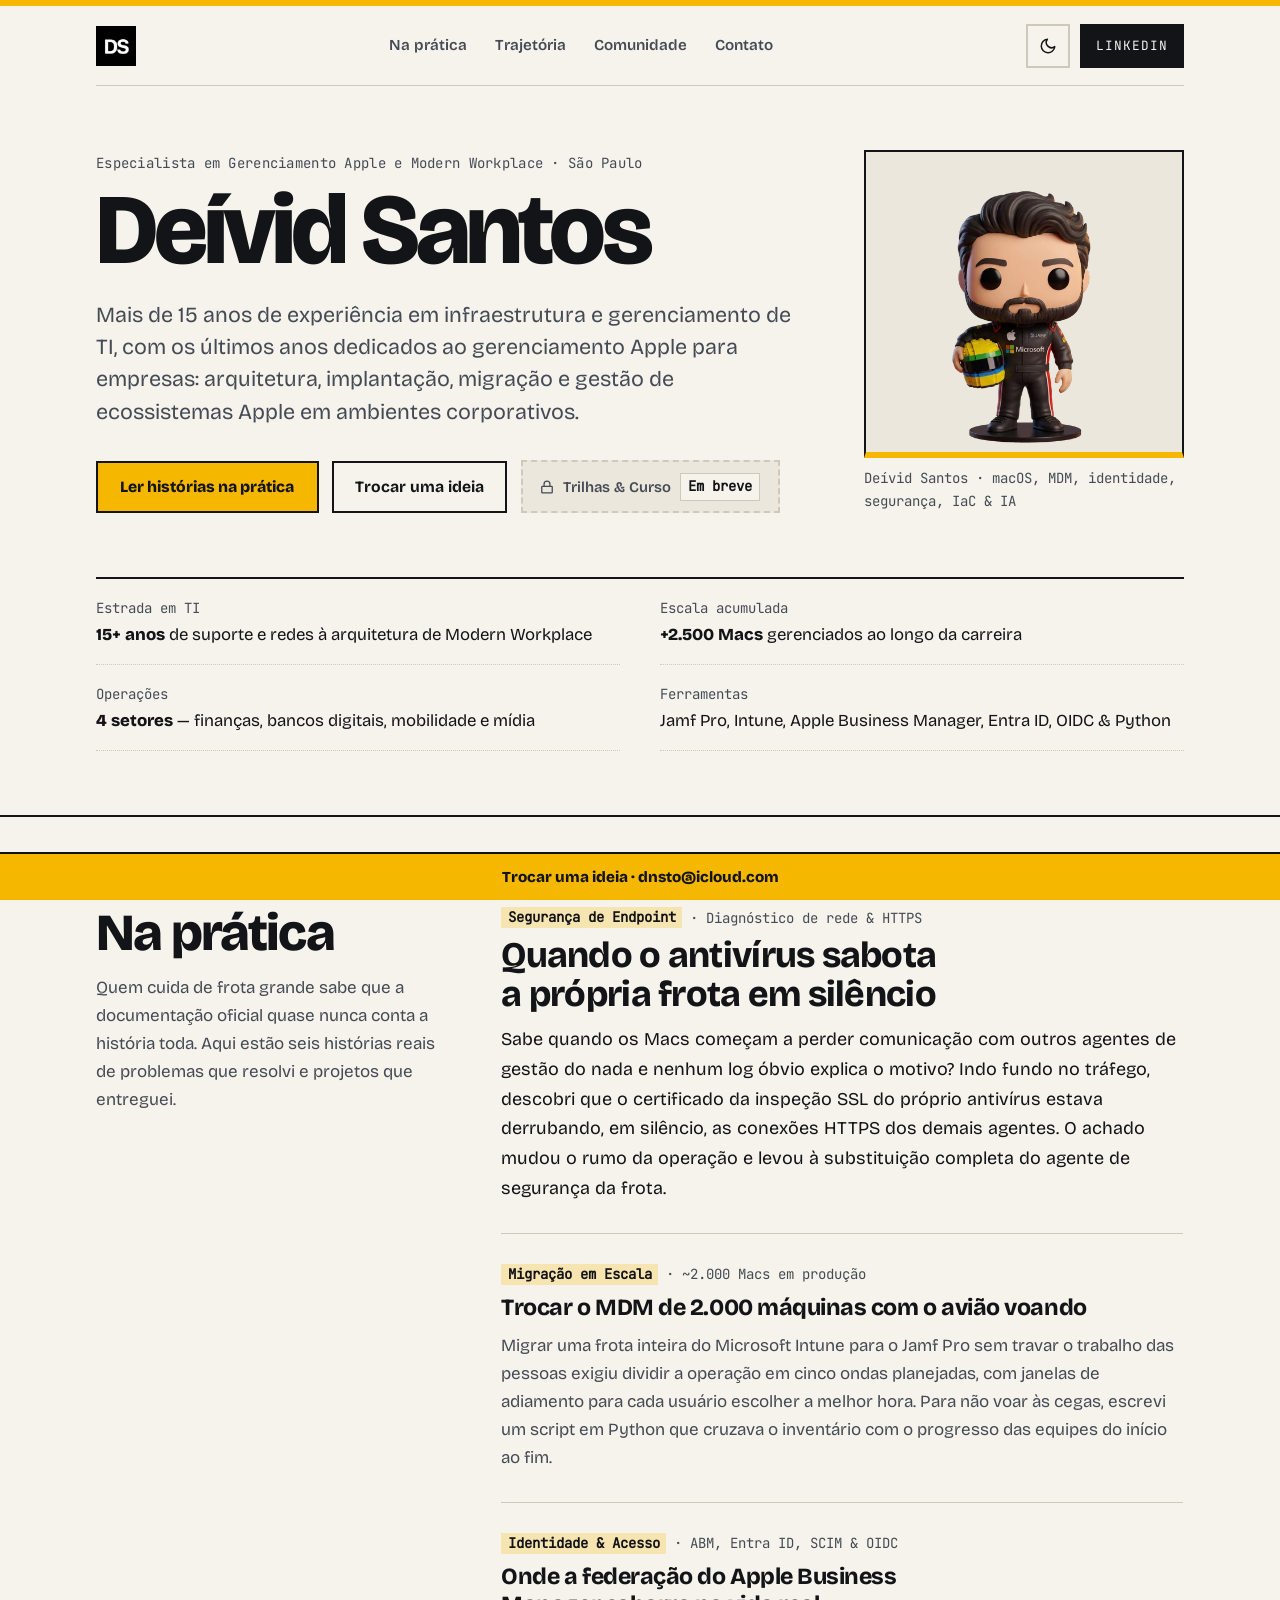
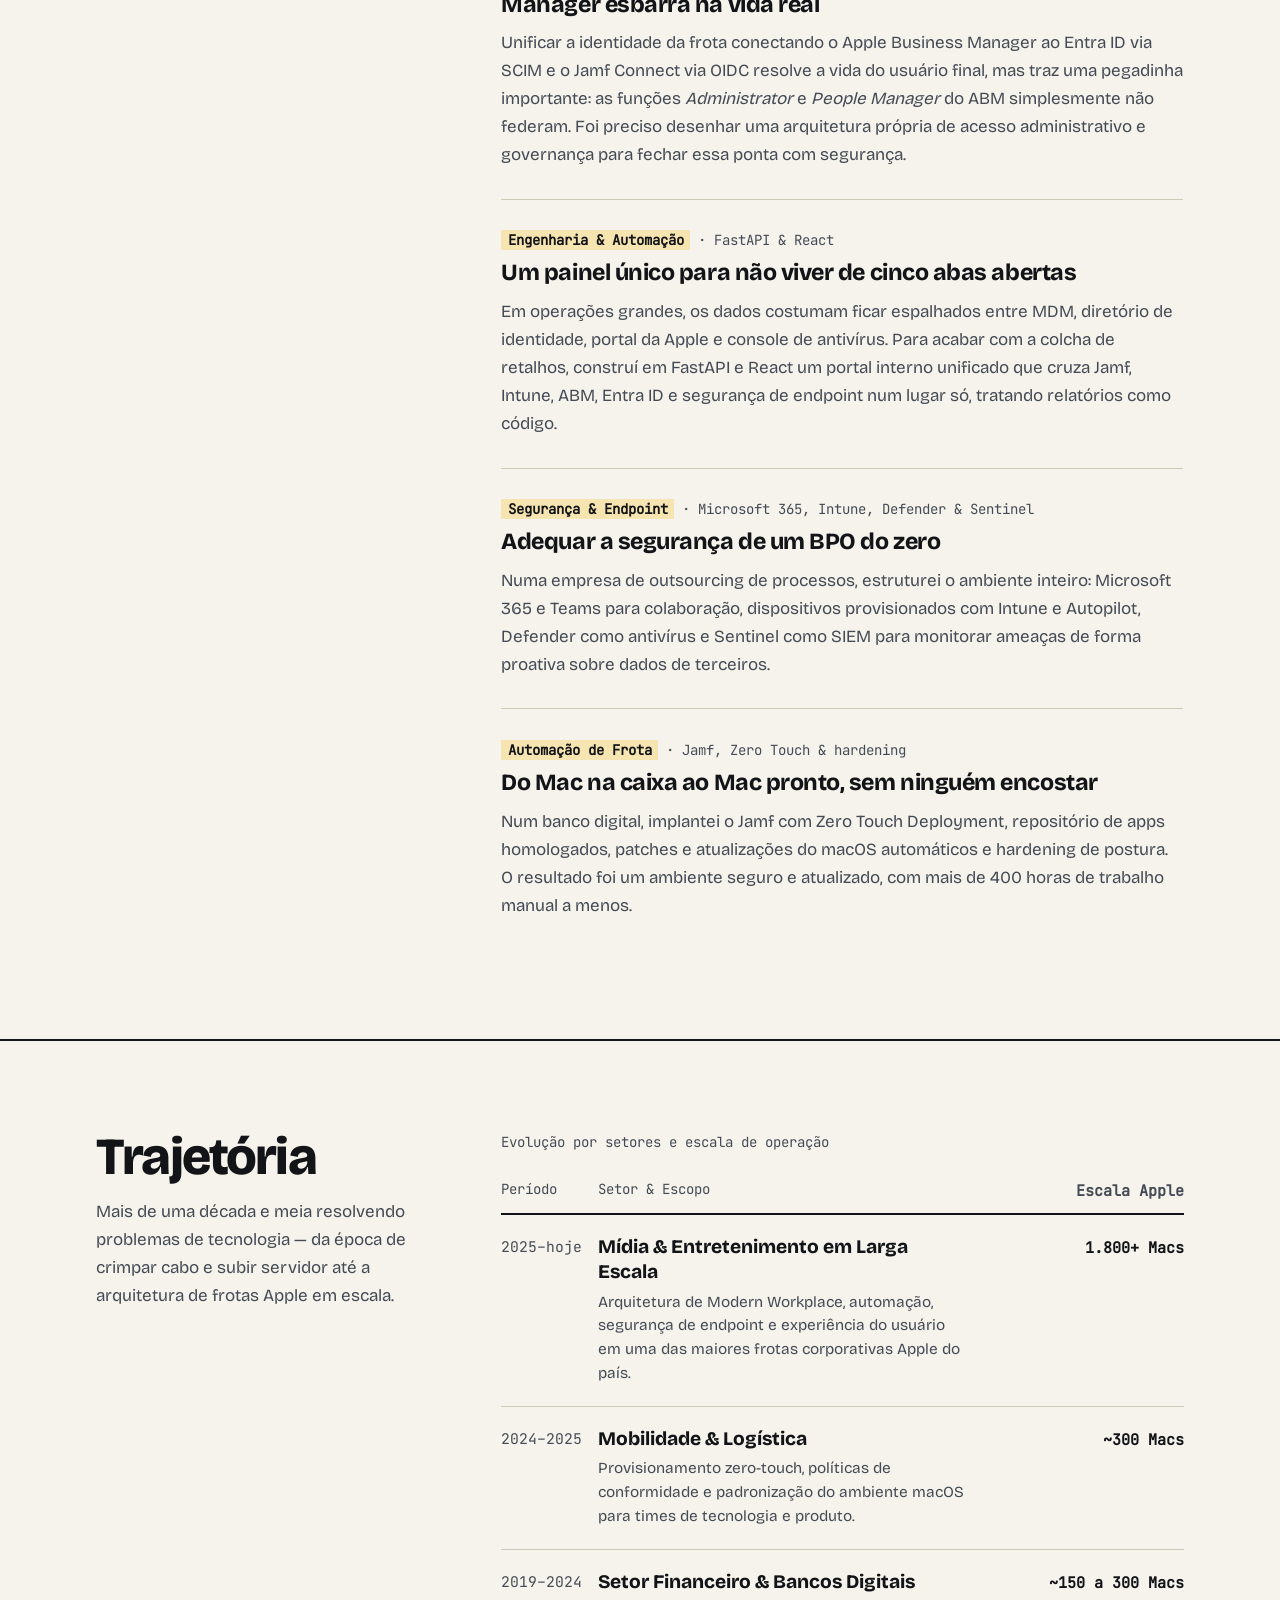
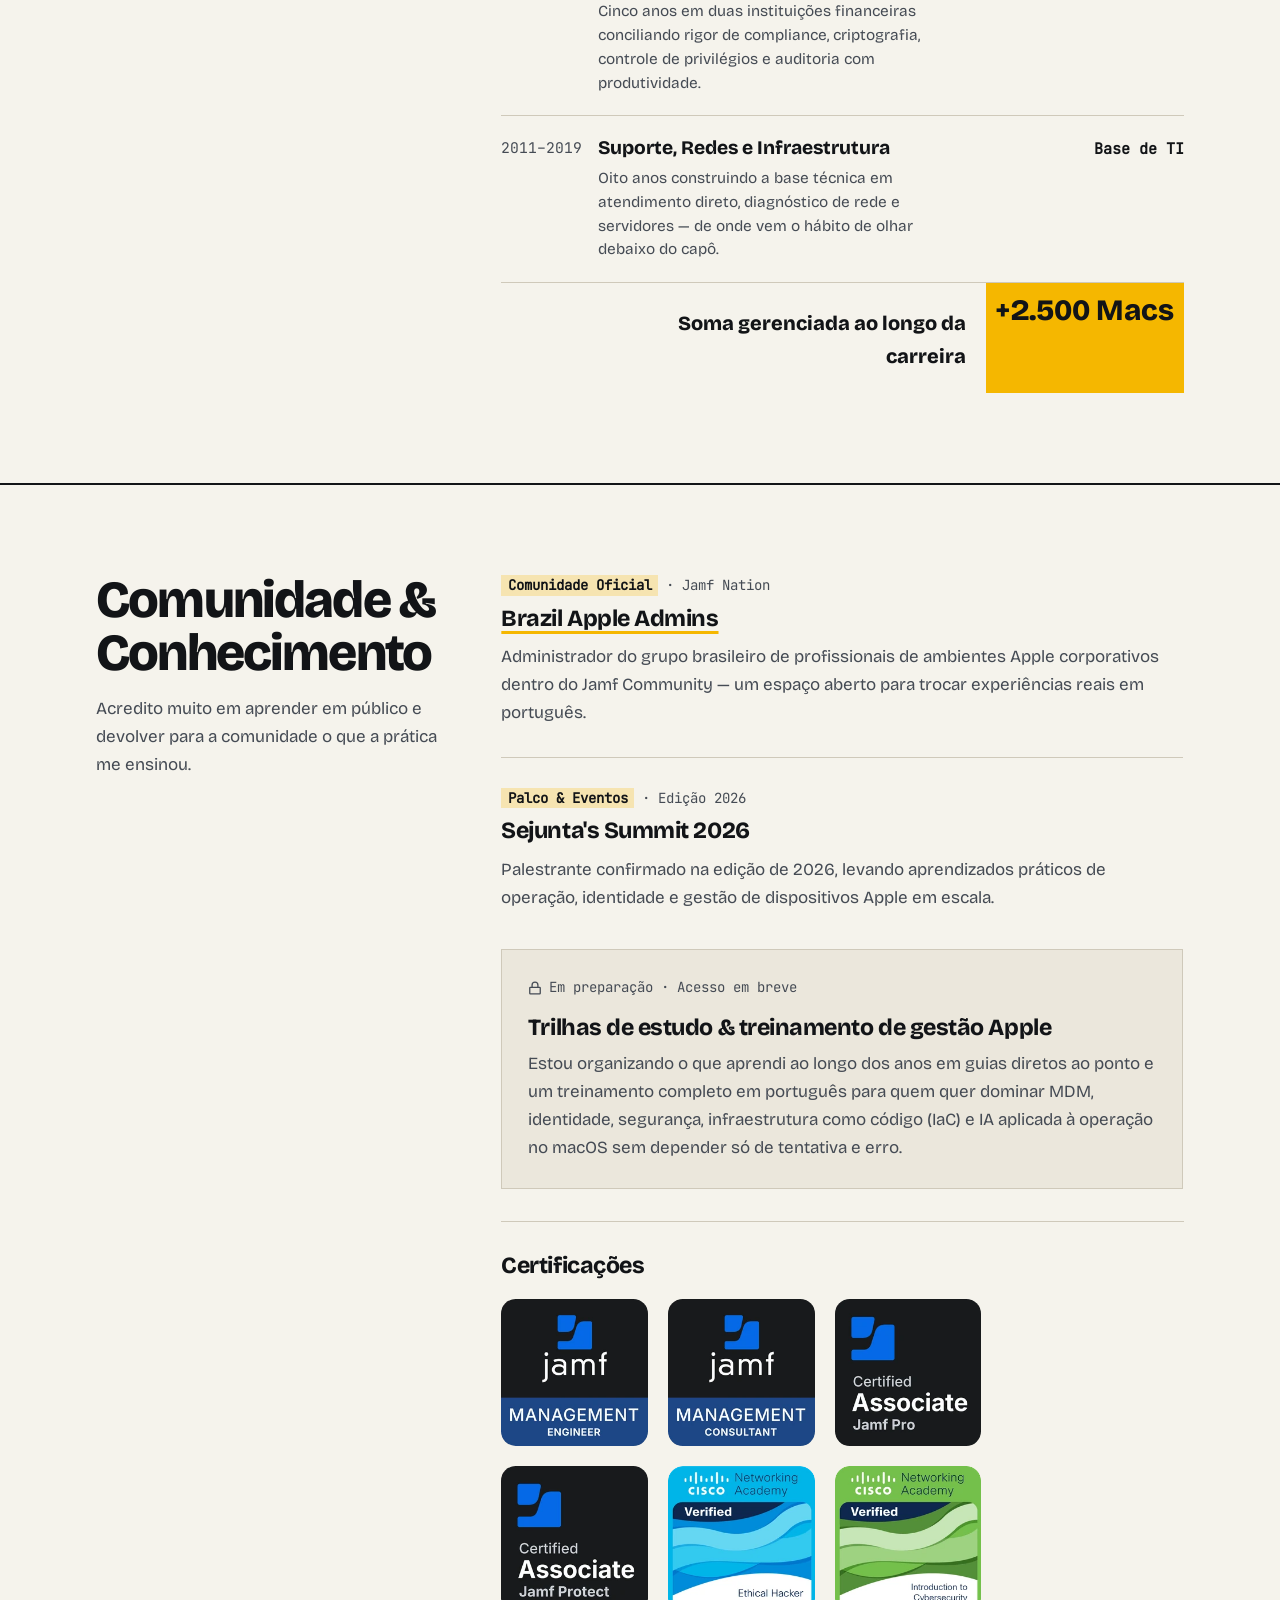
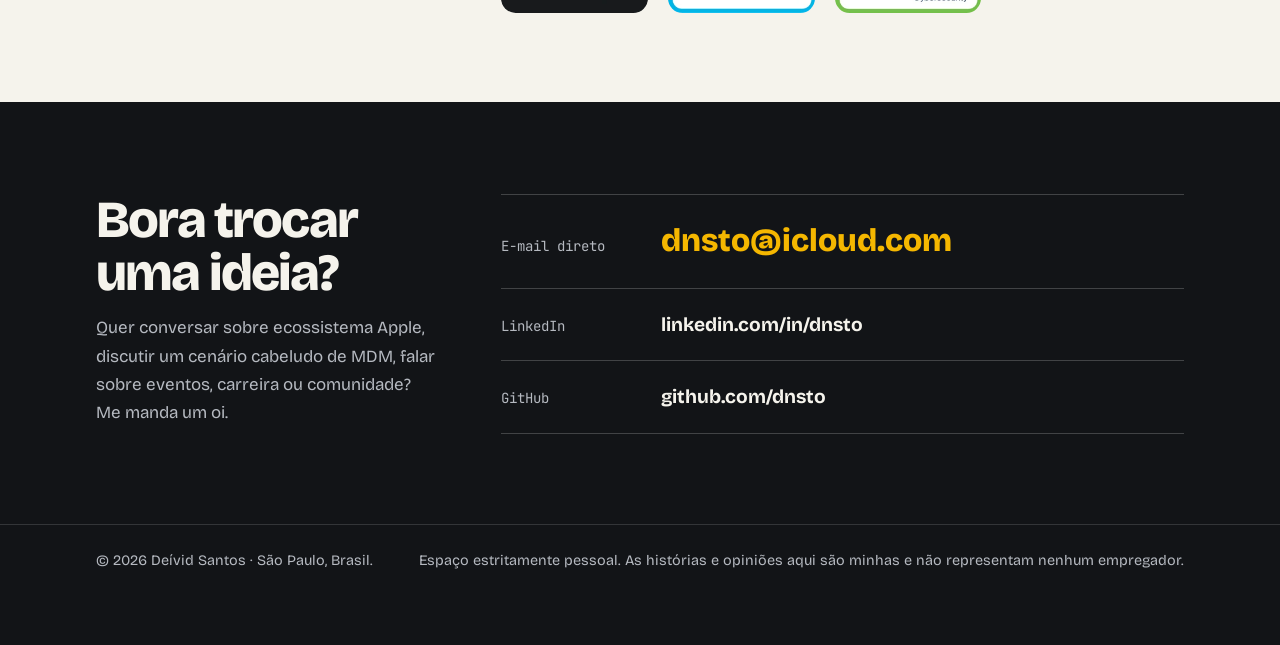
==== index.html @ 4f9f9aef "Aplica ícone, botão LinkedIn, alternância de tema e funko em círculo no mobile Troca o nome da marca" ====
<!doctype html>
<html lang="pt-BR">
<head>
<meta charset="utf-8">
<meta name="viewport" content="width=device-width, initial-scale=1">
<title>Deívid Santos | Especialista Apple e Jamf Pro para Empresas</title>
<meta name="description" content="Especialista em gerenciamento Apple e Jamf Pro para empresas. Mais de 15 anos em TI e mais de 2.500 Macs gerenciados em operações de grande porte.">
<link rel="canonical" href="https://deividsantos.com.br/">
<link rel="icon" href="/favicon.png" type="image/png">
<link rel="alternate" type="text/plain" href="/llms.txt">
<link rel="preload" href="/fonts/bricolage-grotesque-latin-opsz-normal.woff2" as="font" type="font/woff2" crossorigin>
<link rel="preload" href="/fonts/jetbrains-mono-latin-400-normal.woff2" as="font" type="font/woff2" crossorigin>
<meta property="og:type" content="website">
<meta property="og:locale" content="pt_BR">
<meta property="og:site_name" content="Deívid Santos">
<meta property="og:title" content="Deívid Santos | Especialista Apple e Jamf Pro para Empresas">
<meta property="og:description" content="Especialista em gerenciamento Apple e Jamf Pro para empresas. Mais de 15 anos em TI e mais de 2.500 Macs gerenciados em operações de grande porte.">
<meta property="og:url" content="https://deividsantos.com.br/">
<meta property="og:image" content="https://deividsantos.com.br/og.png">
<meta property="og:image:width" content="1200">
<meta property="og:image:height" content="630">
<meta property="og:image:alt" content="Deívid Santos, Especialista em Gerenciamento Apple e Modern Workplace">
<meta name="twitter:card" content="summary_large_image">
<meta name="color-scheme" content="light dark">
<meta name="theme-color" content="#f5f3ec" media="(prefers-color-scheme: light)">
<meta name="theme-color" content="#0f1216" media="(prefers-color-scheme: dark)">
<script>try{var t=localStorage.getItem("tema");if(t==="claro"||t==="escuro")document.documentElement.dataset.tema=t}catch(e){}</script>
<link rel="stylesheet" href="/style.css">
<script type="application/ld+json">
{
  "@context": "https://schema.org",
  "@type": "ProfilePage",
  "@id": "https://deividsantos.com.br/#pagina",
  "url": "https://deividsantos.com.br/",
  "inLanguage": "pt-BR",
  "name": "Deívid Santos | Especialista Apple e Jamf Pro para Empresas",
  "mainEntity": {
    "@type": "Person",
    "@id": "https://deividsantos.com.br/#deivid",
    "name": "Deívid Santos",
    "url": "https://deividsantos.com.br/",
    "jobTitle": "Especialista em Gerenciamento Apple e Modern Workplace",
    "description": "Mais de 15 anos de experiência em infraestrutura e gerenciamento de TI, com os últimos anos dedicados ao gerenciamento Apple para empresas: arquitetura, implantação, migração e gestão de ecossistemas Apple em ambientes corporativos.",
    "knowsAbout": ["Modern Workplace", "Ecossistema Apple corporativo", "MDM", "Jamf Pro", "Microsoft Intune", "Apple Business Manager", "Entra ID", "Platform SSO", "macOS", "Automação"],
    "memberOf": {"@type": "Organization", "name": "Brazil Apple Admins (Jamf Community)"},
    "sameAs": ["https://github.com/dnsto", "https://www.linkedin.com/in/dnsto"]
  }
}
</script>
</head>
<body>
<a class="skip" href="#pratica">Pular para o conteúdo</a>

<header class="abertura" id="topo">
  <div class="wrap">
    <nav class="barra" aria-label="Principal">
      <a class="marca" href="#topo" aria-label="Deívid Santos, início"><img src="/favicon.png" width="40" height="40" alt=""></a>
      <ul>
        <li><a href="#pratica">Na prática</a></li>
        <li><a href="#trajetoria">Trajetória</a></li>
        <li><a href="#comunidade">Comunidade</a></li>
        <li><a href="#contato">Contato</a></li>
      </ul>
      <div class="barra-acoes">
        <button class="tema" type="button" aria-label="Alternar entre tema claro e escuro" aria-pressed="false">
          <svg width="18" height="18" viewBox="0 0 24 24" fill="none" stroke="currentColor" stroke-width="2" stroke-linecap="round" stroke-linejoin="round" aria-hidden="true"><path d="M21 12.8A9 9 0 1 1 11.2 3a7 7 0 0 0 9.8 9.8z"></path></svg>
        </button>
        <a class="botao-linkedin" href="https://www.linkedin.com/in/dnsto">LinkedIn</a>
      </div>
    </nav>

    <div class="hero-grade">
      <div class="hero-coluna">
        <p class="cargo">Especialista em Gerenciamento Apple e Modern Workplace · São Paulo</p>
        <h1>Deívid Santos</h1>
        <p class="sub">Mais de 15 anos de experiência em infraestrutura e gerenciamento de TI, com os últimos anos dedicados ao gerenciamento Apple para empresas: arquitetura, implantação, migração e gestão de ecossistemas Apple em ambientes corporativos.</p>

        <div class="acoes">
          <a class="botao-primario" href="#pratica">Ler histórias na prática</a>
          <a class="botao-secundario" href="#contato">Trocar uma ideia</a>
          <span class="botao-travado" role="status" aria-label="Trilhas e curso em breve">
            <svg width="14" height="14" viewBox="0 0 24 24" fill="none" stroke="currentColor" stroke-width="2.2" stroke-linecap="round" stroke-linejoin="round" aria-hidden="true">
              <rect x="3" y="11" width="18" height="11" rx="1" ry="1"></rect>
              <path d="M7 11V7a5 5 0 0 1 10 0v4"></path>
            </svg>
            <span>Trilhas &amp; Curso</span>
            <em>Em breve</em>
          </span>
        </div>
      </div>

      <figure class="retrato">
        <div class="retrato-quadro">
          <img class="avatar" src="/avatar-500.webp" width="500" height="500" fetchpriority="high" decoding="async" alt="Caricatura de Deívid: barba, macacão de corrida e capacete amarelo de Lego debaixo do braço.">
        </div>
        <figcaption>Deívid Santos · macOS, MDM, identidade, segurança, IaC &amp; IA</figcaption>
      </figure>
    </div>

    <dl class="ficha" aria-label="Resumo de carreira">
      <div>
        <dt>Estrada em TI</dt>
        <dd><strong>15+ anos</strong> de suporte e redes à arquitetura de Modern Workplace</dd>
      </div>
      <div>
        <dt>Escala acumulada</dt>
        <dd><strong>+2.500 Macs</strong> gerenciados ao longo da carreira</dd>
      </div>
      <div>
        <dt>Operações</dt>
        <dd><strong>4 setores</strong> — finanças, bancos digitais, mobilidade e mídia</dd>
      </div>
      <div>
        <dt>Ferramentas</dt>
        <dd>Jamf Pro, Intune, Apple Business Manager, Entra ID, OIDC &amp; Python</dd>
      </div>
    </dl>
  </div>
</header>

<main>
  <section class="sec" id="pratica" aria-labelledby="t-pratica">
    <div class="wrap duas">
      <div class="cab">
        <h2 id="t-pratica">Na prática</h2>
        <p>Quem cuida de frota grande sabe que a documentação oficial quase nunca conta a história toda. Aqui estão seis histórias reais de problemas que resolvi e projetos que entreguei.</p>
      </div>

      <div class="relatos">
        <article class="relato destaque">
          <p class="relato-meta"><span>Segurança de Endpoint</span> · Diagnóstico de rede &amp; HTTPS</p>
          <h3>Quando o antivírus sabota a própria frota em silêncio</h3>
          <p>Sabe quando os Macs começam a perder comunicação com outros agentes de gestão do nada e nenhum log óbvio explica o motivo? Indo fundo no tráfego, descobri que o certificado da inspeção SSL do próprio antivírus estava derrubando, em silêncio, as conexões HTTPS dos demais agentes. O achado mudou o rumo da operação e levou à substituição completa do agente de segurança da frota.</p>
        </article>

        <article class="relato">
          <p class="relato-meta"><span>Migração em Escala</span> · ~2.000 Macs em produção</p>
          <h3>Trocar o MDM de 2.000 máquinas com o avião voando</h3>
          <p>Migrar uma frota inteira do Microsoft Intune para o Jamf Pro sem travar o trabalho das pessoas exigiu dividir a operação em cinco ondas planejadas, com janelas de adiamento para cada usuário escolher a melhor hora. Para não voar às cegas, escrevi um script em Python que cruzava o inventário com o progresso das equipes do início ao fim.</p>
        </article>

        <article class="relato">
          <p class="relato-meta"><span>Identidade &amp; Acesso</span> · ABM, Entra ID, SCIM &amp; OIDC</p>
          <h3>Onde a federação do Apple Business Manager esbarra na vida real</h3>
          <p>Unificar a identidade da frota conectando o Apple Business Manager ao Entra ID via SCIM e o Jamf Connect via OIDC resolve a vida do usuário final, mas traz uma pegadinha importante: as funções <em>Administrator</em> e <em>People Manager</em> do ABM simplesmente não federam. Foi preciso desenhar uma arquitetura própria de acesso administrativo e governança para fechar essa ponta com segurança.</p>
        </article>

        <article class="relato">
          <p class="relato-meta"><span>Engenharia &amp; Automação</span> · FastAPI &amp; React</p>
          <h3>Um painel único para não viver de cinco abas abertas</h3>
          <p>Em operações grandes, os dados costumam ficar espalhados entre MDM, diretório de identidade, portal da Apple e console de antivírus. Para acabar com a colcha de retalhos, construí em FastAPI e React um portal interno unificado que cruza Jamf, Intune, ABM, Entra ID e segurança de endpoint num lugar só, tratando relatórios como código.</p>
        </article>

        <article class="relato">
          <p class="relato-meta"><span>Segurança &amp; Endpoint</span> · Microsoft 365, Intune, Defender &amp; Sentinel</p>
          <h3>Adequar a segurança de um BPO do zero</h3>
          <p>Numa empresa de outsourcing de processos, estruturei o ambiente inteiro: Microsoft 365 e Teams para colaboração, dispositivos provisionados com Intune e Autopilot, Defender como antivírus e Sentinel como SIEM para monitorar ameaças de forma proativa sobre dados de terceiros.</p>
        </article>

        <article class="relato">
          <p class="relato-meta"><span>Automação de Frota</span> · Jamf, Zero Touch &amp; hardening</p>
          <h3>Do Mac na caixa ao Mac pronto, sem ninguém encostar</h3>
          <p>Num banco digital, implantei o Jamf com Zero Touch Deployment, repositório de apps homologados, patches e atualizações do macOS automáticos e hardening de postura. O resultado foi um ambiente seguro e atualizado, com mais de 400 horas de trabalho manual a menos.</p>
        </article>
      </div>
    </div>
  </section>

  <section class="sec" id="trajetoria" aria-labelledby="t-trajetoria">
    <div class="wrap duas">
      <div class="cab">
        <h2 id="t-trajetoria">Trajetória</h2>
        <p>Mais de uma década e meia resolvendo problemas de tecnologia — da época de crimpar cabo e subir servidor até a arquitetura de frotas Apple em escala.</p>
      </div>

      <div class="tabela-area" role="region" aria-labelledby="t-trajetoria" tabindex="0">
        <table class="registro">
          <caption>Evolução por setores e escala de operação</caption>
          <thead>
            <tr>
              <th scope="col">Período</th>
              <th scope="col">Setor &amp; Escopo</th>
              <th scope="col" class="num">Escala Apple</th>
            </tr>
          </thead>
          <tbody>
            <tr>
              <td class="data">2025–hoje</td>
              <th scope="row">
                Mídia &amp; Entretenimento em Larga Escala
                <small>Arquitetura de Modern Workplace, automação, segurança de endpoint e experiência do usuário em uma das maiores frotas corporativas Apple do país.</small>
              </th>
              <td class="num">1.800+ Macs</td>
            </tr>
            <tr>
              <td class="data">2024–2025</td>
              <th scope="row">
                Mobilidade &amp; Logística
                <small>Provisionamento zero-touch, políticas de conformidade e padronização do ambiente macOS para times de tecnologia e produto.</small>
              </th>
              <td class="num">~300 Macs</td>
            </tr>
            <tr>
              <td class="data">2019–2024</td>
              <th scope="row">
                Setor Financeiro &amp; Bancos Digitais
                <small>Cinco anos em duas instituições financeiras conciliando rigor de compliance, criptografia, controle de privilégios e auditoria com produtividade.</small>
              </th>
              <td class="num">~150 a 300 Macs</td>
            </tr>
            <tr>
              <td class="data">2011–2019</td>
              <th scope="row">
                Suporte, Redes e Infraestrutura
                <small>Oito anos construindo a base técnica em atendimento direto, diagnóstico de rede e servidores — de onde vem o hábito de olhar debaixo do capô.</small>
              </th>
              <td class="num">Base de TI</td>
            </tr>
          </tbody>
          <tfoot>
            <tr>
              <td></td>
              <th scope="row">Soma gerenciada ao longo da carreira</th>
              <td class="num">+2.500 Macs</td>
            </tr>
          </tfoot>
        </table>
      </div>
    </div>
  </section>

  <section class="sec" id="comunidade" aria-labelledby="t-comunidade">
    <div class="wrap duas">
      <div class="cab">
        <h2 id="t-comunidade">Comunidade &amp; Conhecimento</h2>
        <p>Acredito muito em aprender em público e devolver para a comunidade o que a prática me ensinou.</p>
      </div>

      <div class="relatos">
        <article class="relato">
          <p class="relato-meta"><span>Comunidade Oficial</span> · Jamf Nation</p>
          <h3><a href="https://community.jamf.com/groups/brazil-apple-admins-215">Brazil Apple Admins</a></h3>
          <p>Administrador do grupo brasileiro de profissionais de ambientes Apple corporativos dentro do Jamf Community — um espaço aberto para trocar experiências reais em português.</p>
        </article>

        <article class="relato">
          <p class="relato-meta"><span>Palco &amp; Eventos</span> · Edição 2026</p>
          <h3>Sejunta's Summit 2026</h3>
          <p>Palestrante confirmado na edição de 2026, levando aprendizados práticos de operação, identidade e gestão de dispositivos Apple em escala.</p>
        </article>

        <aside class="nota-ensino" aria-label="Conteúdo educativo em preparação">
          <div class="ensino-topo">
            <span class="selo-cadeado">
              <svg width="14" height="14" viewBox="0 0 24 24" fill="none" stroke="currentColor" stroke-width="2.2" stroke-linecap="round" stroke-linejoin="round" aria-hidden="true">
                <rect x="3" y="11" width="18" height="11" rx="1" ry="1"></rect>
                <path d="M7 11V7a5 5 0 0 1 10 0v4"></path>
              </svg>
              Em preparação · Acesso em breve
            </span>
          </div>
          <h3>Trilhas de estudo &amp; treinamento de gestão Apple</h3>
          <p>Estou organizando o que aprendi ao longo dos anos em guias diretos ao ponto e um treinamento completo em português para quem quer dominar MDM, identidade, segurança, infraestrutura como código (IaC) e IA aplicada à operação no macOS sem depender só de tentativa e erro.</p>
        </aside>

        <div class="credenciais">
          <div class="credenciais-cab">
            <h3>Certificações</h3>
          </div>
          <ul class="selos">
            <li><img src="/certs/jamf-management-engineer.webp" width="256" height="256" loading="lazy" decoding="async" alt="Jamf Management Engineer"></li>
            <li><img src="/certs/jamf-management-consultant.webp" width="256" height="256" loading="lazy" decoding="async" alt="Jamf Management Consultant"></li>
            <li><img src="/certs/jamf-associate-jamf-pro.webp" width="256" height="256" loading="lazy" decoding="async" alt="Jamf Certified Associate, Jamf Pro"></li>
            <li><img src="/certs/jamf-associate-jamf-protect.webp" width="256" height="256" loading="lazy" decoding="async" alt="Jamf Certified Associate, Jamf Protect"></li>
            <li><img src="/certs/cisco-ethical-hacker.webp" width="256" height="256" loading="lazy" decoding="async" alt="Cisco Networking Academy, Ethical Hacker"></li>
            <li><img src="/certs/cisco-introduction-to-cybersecurity.webp" width="256" height="256" loading="lazy" decoding="async" alt="Cisco Networking Academy, Introduction to Cybersecurity"></li>
          </ul>
        </div>
      </div>
    </div>
  </section>

  <section class="sec fecho" id="contato" aria-labelledby="t-contato">
    <div class="wrap duas">
      <div class="cab">
        <h2 id="t-contato">Bora trocar uma ideia?</h2>
        <p>Quer conversar sobre ecossistema Apple, discutir um cenário cabeludo de MDM, falar sobre eventos, carreira ou comunidade? Me manda um oi.</p>
      </div>

      <ul class="canais">
        <li>
          <a class="canal-principal" href="mailto:dnsto@icloud.com">
            <span class="rotulo">E-mail direto</span>
            <span class="valor">dnsto@icloud.com</span>
          </a>
        </li>
        <li>
          <a href="https://www.linkedin.com/in/dnsto">
            <span class="rotulo">LinkedIn</span>
            <span class="valor">linkedin.com/in/dnsto</span>
          </a>
        </li>
        <li>
          <a href="https://github.com/dnsto">
            <span class="rotulo">GitHub</span>
            <span class="valor">github.com/dnsto</span>
          </a>
        </li>
      </ul>
    </div>
  </section>
</main>

<footer>
  <div class="wrap rodape-in">
    <p>© 2026 Deívid Santos · São Paulo, Brasil.</p>
    <p>Espaço estritamente pessoal. As histórias e opiniões aqui são minhas e não representam nenhum empregador.</p>
  </div>
</footer>

<a class="faixa-falar" href="#contato">Trocar uma ideia · dnsto@icloud.com</a>

<script>
// Esconde a barra inferior fixa enquanto os botões do topo ou a seção de contato já estão visíveis.
(function () {
  var b = document.querySelector('.tema'), r = document.documentElement;
  if (!b) return;
  function atual() { return r.dataset.tema || (matchMedia('(prefers-color-scheme: dark)').matches ? 'escuro' : 'claro'); }
  b.setAttribute('aria-pressed', atual() === 'escuro');
  b.addEventListener('click', function () {
    var t = atual() === 'escuro' ? 'claro' : 'escuro';
    r.dataset.tema = t;
    b.setAttribute('aria-pressed', t === 'escuro');
    try { localStorage.setItem('tema', t); } catch (e) {}
  });
})();
(function () {
  var barra = document.querySelector('.faixa-falar'), alvos = [document.querySelector('.acoes'), document.getElementById('contato')], vis = [false, false];
  if (!barra || !alvos[0] || !alvos[1] || !('IntersectionObserver' in window)) return;
  alvos.forEach(function (el, i) {
    new IntersectionObserver(function (e) {
      vis[i] = e[0].isIntersecting;
      barra.toggleAttribute('hidden', vis[0] || vis[1]);
    }, { threshold: 0.25 }).observe(el);
  });
})();
</script>
</body>
</html>
---- style.css ----
/* Caderno de Engenharia Editorial — Deívid Santos
   Regras Impeccable: zero cartões genéricos de SaaS, zero sombras difusas,
   tipografia Bricolage Grotesque + JetBrains Mono (apenas em dados/metadados),
   fios sólidos e pontilhados, e Amarelo Lego (#f5b700) como marca pessoal. */

@font-face {
  font-family: "Bricolage Grotesque";
  font-style: normal;
  font-weight: 200 800;
  font-display: swap;
  src: url("/fonts/bricolage-grotesque-latin-opsz-normal.woff2") format("woff2");
}

@font-face {
  font-family: "JetBrains Mono";
  font-style: normal;
  font-weight: 400;
  font-display: swap;
  src: url("/fonts/jetbrains-mono-latin-400-normal.woff2") format("woff2");
}

:root {
  --papel: #f5f3ec;
  --papel-forte: #ebe7dc;
  --tinta: #121417;
  --tinta-suave: #454b54;
  --linha: #cfc9ba;
  --linha-forte: #121417;
  --amarelo: #f5b700;
  --amarelo-hover: #ffca28;
  --tinta-sobre-amarelo: #121417;
  --noite: #121417;
  --sobre-noite: #f5f3ec;
  --sobre-noite-suave: #b5b9c0;
  --fonte-texto: "Bricolage Grotesque", system-ui, -apple-system, sans-serif;
  --fonte-dados: "JetBrains Mono", ui-monospace, SFMono-Regular, Menlo, monospace;
  color-scheme: light dark;
}

@media (prefers-color-scheme: dark) {
  :root:not([data-tema="claro"]) {
    --papel: #0f1216;
    --papel-forte: #171b22;
    --tinta: #f2f0e8;
    --tinta-suave: #a7b0bc;
    --linha: #2a313d;
    --linha-forte: #f2f0e8;
    --noite: #161a21;
    --sobre-noite: #f2f0e8;
    --sobre-noite-suave: #a7b0bc;
  }
}

:root[data-tema="escuro"] {
  color-scheme: dark;
  --papel: #0f1216;
  --papel-forte: #171b22;
  --tinta: #f2f0e8;
  --tinta-suave: #a7b0bc;
  --linha: #2a313d;
  --linha-forte: #f2f0e8;
  --noite: #161a21;
  --sobre-noite: #f2f0e8;
  --sobre-noite-suave: #a7b0bc;
}

:root[data-tema="claro"] {
  color-scheme: light;
}

*, *::before, *::after {
  box-sizing: border-box;
}

html {
  scroll-behavior: smooth;
  scroll-padding-top: 2rem;
  -webkit-text-size-adjust: 100%;
}

@media (prefers-reduced-motion: reduce) {
  html {
    scroll-behavior: auto;
  }
}

body {
  margin: 0;
  background: var(--papel);
  color: var(--tinta);
  font: 400 1.0625rem/1.65 var(--fonte-texto);
  -webkit-font-smoothing: antialiased;
  text-rendering: optimizeLegibility;
}

::selection {
  background: var(--amarelo);
  color: var(--tinta-sobre-amarelo);
}

img {
  max-width: 100%;
  height: auto;
  display: block;
}

h1, h2, h3, p, ul, ol, dl, dd, figure {
  margin: 0;
  padding: 0;
}

ul, ol {
  list-style: none;
}

a {
  color: inherit;
  text-underline-offset: 0.22em;
  text-decoration-thickness: 2px;
}

:focus-visible {
  outline: 3px solid var(--tinta);
  outline-offset: 3px;
}

.skip {
  position: absolute;
  left: 1rem;
  top: -4rem;
  background: var(--amarelo);
  color: var(--tinta-sobre-amarelo);
  padding: 0.65rem 1.1rem;
  font-weight: 700;
  text-decoration: none;
  z-index: 40;
}

.skip:focus {
  top: 1rem;
}

.wrap {
  width: 100%;
  max-width: 74rem;
  margin-inline: auto;
  padding-inline: 1.25rem;
  padding-inline: clamp(1.25rem, 4vw, 3rem);
}

/* Barra superior e Abertura */
.abertura {
  border-top: 6px solid var(--amarelo);
  border-bottom: 2px solid var(--linha-forte);
  padding-bottom: clamp(2.5rem, 5vw, 4rem);
}

.barra {
  display: flex;
  flex-wrap: wrap;
  align-items: center;
  justify-content: space-between;
  gap: 1rem;
  padding-block: 1.1rem;
  border-bottom: 1px solid var(--linha);
}

.marca {
  display: inline-flex;
  align-items: center;
  min-height: 2.75rem;
  text-decoration: none;
}

.marca img {
  width: 2.5rem;
  height: 2.5rem;
}

.barra-acoes {
  display: flex;
  align-items: center;
  gap: 0.6rem;
}

.tema {
  display: inline-flex;
  align-items: center;
  justify-content: center;
  width: 2.75rem;
  height: 2.75rem;
  background: transparent;
  color: var(--tinta);
  border: 2px solid var(--linha);
  cursor: pointer;
}

.tema:hover {
  background: var(--papel-forte);
}

.botao-linkedin {
  display: inline-flex;
  align-items: center;
  min-height: 2.75rem;
  padding-inline: 1rem;
  background: var(--tinta);
  color: var(--papel);
  font-family: var(--fonte-dados);
  font-size: 0.8rem;
  letter-spacing: 0.08em;
  text-transform: uppercase;
  text-decoration: none;
}

.botao-linkedin:hover {
  background: var(--amarelo);
  color: var(--tinta-sobre-amarelo);
}

.barra ul {
  display: flex;
  flex-wrap: wrap;
  gap: 0.5rem 1.75rem;
}

.barra li a {
  display: inline-block;
  padding-block: 0.4rem;
  font-weight: 600;
  font-size: 0.95rem;
  color: var(--tinta-suave);
  text-decoration: none;
}

.barra li a:hover {
  color: var(--tinta);
  text-decoration: underline;
  text-decoration-color: var(--amarelo);
}

/* Hero em duas colunas */
.hero-grade {
  display: grid;
  gap: 2.5rem;
  align-items: end;
  padding-top: clamp(2.25rem, 5vw, 4rem);
}

.cargo {
  font-family: var(--fonte-dados);
  font-size: 0.875rem;
  color: var(--tinta-suave);
  letter-spacing: 0.02em;
}

h1 {
  margin-top: 0.5rem;
  font-size: clamp(3.25rem, 9vw, 6.25rem);
  font-weight: 800;
  line-height: 0.94;
  letter-spacing: -0.04em;
  text-wrap: balance;
}

.sub {
  margin-top: 1.35rem;
  max-width: 54ch;
  font-size: clamp(1.125rem, 2vw, 1.35rem);
  line-height: 1.5;
  color: var(--tinta-suave);
}

/* Ações do Topo (alvos >= 44px para WCAG 2.5.8) */
.acoes {
  display: flex;
  flex-wrap: wrap;
  gap: 0.85rem;
  align-items: center;
  margin-top: 2rem;
}

.botao-primario {
  display: inline-flex;
  align-items: center;
  justify-content: center;
  min-height: 2.85rem;
  padding: 0.7rem 1.4rem;
  background: var(--amarelo);
  color: var(--tinta-sobre-amarelo);
  border: 2px solid var(--tinta-sobre-amarelo);
  font-weight: 800;
  font-size: 0.98rem;
  text-decoration: none;
  transition: background-color 0.15s ease;
}

.botao-primario:hover {
  background: var(--amarelo-hover);
}

.botao-secundario {
  display: inline-flex;
  align-items: center;
  justify-content: center;
  min-height: 2.85rem;
  padding: 0.7rem 1.3rem;
  background: transparent;
  color: var(--tinta);
  border: 2px solid var(--linha-forte);
  font-weight: 700;
  font-size: 0.98rem;
  text-decoration: none;
}

.botao-secundario:hover {
  background: var(--papel-forte);
}

.botao-travado {
  display: inline-flex;
  align-items: center;
  gap: 0.55rem;
  min-height: 2.85rem;
  padding: 0.65rem 1.1rem;
  background: var(--papel-forte);
  border: 2px dashed var(--linha);
  color: var(--tinta-suave);
  font-size: 0.92rem;
  font-weight: 600;
  user-select: none;
}

.botao-travado em {
  font-style: normal;
  font-family: var(--fonte-dados);
  font-size: 0.875rem;
  padding: 0.1rem 0.45rem;
  background: var(--papel);
  border: 1px solid var(--linha);
  color: var(--tinta);
}

/* Retrato Editorial */
.retrato {
  justify-self: start;
  width: min(100%, 20rem);
}

.retrato-quadro {
  background: var(--papel-forte);
  border: 2px solid var(--linha-forte);
  border-bottom: 6px solid var(--amarelo);
  padding: 1rem 1rem 0;
}

.avatar {
  width: 100%;
  height: auto;
  object-fit: contain;
}

.retrato figcaption {
  margin-top: 0.55rem;
  font-family: var(--fonte-dados);
  font-size: 0.875rem;
  color: var(--tinta-suave);
}

/* Ficha Técnica (substitui cartões de estatística de SaaS) */
.ficha {
  display: grid;
  grid-template-columns: repeat(2, minmax(0, 1fr));
  gap: 0 2.5rem;
  margin-top: clamp(2.5rem, 5vw, 4rem);
  border-top: 2px solid var(--linha-forte);
}

.ficha div {
  padding: 1.1rem 0;
  border-bottom: 1px dotted var(--linha);
}

.ficha dt {
  font-family: var(--fonte-dados);
  font-size: 0.875rem;
  color: var(--tinta-suave);
}

.ficha dd {
  margin-top: 0.2rem;
  font-size: 1.05rem;
  line-height: 1.4;
}

.ficha strong {
  font-weight: 800;
}

/* Seções do Corpo */
.sec {
  padding-block: clamp(3.5rem, 7vw, 6rem);
  border-bottom: 2px solid var(--linha-forte);
}

.duas {
  display: grid;
  grid-template-columns: minmax(0, 1fr);
  gap: 2.25rem;
}

h2 {
  font-size: clamp(2.1rem, 4.5vw, 3.25rem);
  font-weight: 800;
  line-height: 1.02;
  letter-spacing: -0.035em;
  text-wrap: balance;
}

.cab p {
  margin-top: 0.9rem;
  max-width: 34ch;
  color: var(--tinta-suave);
}

h3 {
  font-size: 1.45rem;
  font-weight: 750;
  line-height: 1.2;
  letter-spacing: -0.02em;
  text-wrap: balance;
}

/* Relatos na prática (separados por fios, sem caixas) */
.relatos {
  display: grid;
}

.relato {
  padding-block: 1.85rem;
  border-top: 1px solid var(--linha);
  max-width: 62ch;
}

.relato:first-child {
  border-top: 0;
  padding-top: 0;
}

.relato.destaque h3 {
  font-size: clamp(1.7rem, 3.5vw, 2.25rem);
  line-height: 1.08;
}

.relato.destaque p:last-child {
  font-size: 1.125rem;
  color: var(--tinta);
}

.relato-meta {
  font-family: var(--fonte-dados);
  font-size: 0.875rem;
  color: var(--tinta-suave);
  margin-bottom: 0.45rem;
}

.relato-meta span {
  font-weight: 700;
  color: var(--tinta);
  background: rgb(245 183 0 / 0.25);
  padding: 0.08rem 0.4rem;
}

.relato p:not(.relato-meta) {
  margin-top: 0.65rem;
  color: var(--tinta-suave);
}

.relato h3 a {
  text-decoration: underline;
  text-decoration-color: var(--amarelo);
  text-decoration-thickness: 3px;
}

.relato h3 a:hover {
  background: var(--amarelo);
  color: var(--tinta-sobre-amarelo);
  text-decoration: none;
}

/* Tabela de Trajetória */
.tabela-area {
  overflow-x: auto;
}

.registro {
  width: 100%;
  border-collapse: collapse;
  font-variant-numeric: tabular-nums;
}

.registro caption {
  text-align: left;
  font-family: var(--fonte-dados);
  font-size: 0.875rem;
  color: var(--tinta-suave);
  padding-bottom: 0.85rem;
}

.registro th,
.registro td {
  text-align: left;
  vertical-align: top;
  padding: 1.25rem 1rem 1.25rem 0;
  border-bottom: 1px solid var(--linha);
  font-weight: 400;
}

.registro thead th {
  font-family: var(--fonte-dados);
  font-size: 0.875rem;
  color: var(--tinta-suave);
  border-bottom: 2px solid var(--linha-forte);
  padding-block: 0.65rem;
}

.registro .data {
  font-family: var(--fonte-dados);
  font-size: 0.92rem;
  white-space: nowrap;
  color: var(--tinta-suave);
}

.registro tbody th {
  font-weight: 750;
  font-size: 1.2rem;
  line-height: 1.3;
}

.registro small {
  display: block;
  margin-top: 0.35rem;
  font-weight: 400;
  font-size: 0.96rem;
  line-height: 1.55;
  color: var(--tinta-suave);
  max-width: 52ch;
}

.registro .num {
  text-align: right;
  padding-right: 0;
  font-family: var(--fonte-dados);
  font-size: 0.95rem;
  white-space: nowrap;
  font-weight: 600;
}

.registro tfoot th,
.registro tfoot td {
  border-bottom: 0;
  padding-top: 1.5rem;
  font-weight: 800;
  font-size: 1.25rem;
}

.registro tfoot th {
  text-align: right;
  padding-right: 1.25rem;
}

.registro tfoot .num {
  font-family: var(--fonte-texto);
  font-size: 1.85rem;
  font-weight: 800;
  background: var(--amarelo);
  color: var(--tinta-sobre-amarelo);
  padding: 0.2rem 0.6rem;
}

/* Bloco de Ensino (Em breve) */
.nota-ensino {
  margin-top: 0.5rem;
  padding: 1.6rem;
  background: var(--papel-forte);
  border: 1px solid var(--linha);
  max-width: 62ch;
}

.ensino-topo {
  margin-bottom: 0.6rem;
}

.selo-cadeado {
  display: inline-flex;
  align-items: center;
  gap: 0.45rem;
  font-family: var(--fonte-dados);
  font-size: 0.875rem;
  color: var(--tinta-suave);
}

.nota-ensino p {
  margin-top: 0.55rem;
  color: var(--tinta-suave);
}

/* Certificações */
.credenciais {
  margin-top: 2rem;
  padding-top: 1.85rem;
  border-top: 1px solid var(--linha);
}

.credenciais-cab {
  display: flex;
  flex-wrap: wrap;
  align-items: baseline;
  justify-content: space-between;
  gap: 0.75rem;
  margin-bottom: 1.25rem;
}

.selos {
  display: grid;
  grid-template-columns: repeat(3, minmax(0, 1fr));
  gap: 1.25rem;
  max-width: 30rem;
}

/* Os selos do Jamf Management trazem cantos cinza fora da forma arredondada: o recorte esconde. */
.selos img {
  display: block;
  width: 100%;
  height: auto;
  border-radius: 10%;
}

/* Fecho / Contato */
.fecho {
  background: var(--noite);
  color: var(--sobre-noite);
  border-bottom: 0;
}

.fecho :focus-visible {
  outline-color: var(--amarelo);
}

.fecho .cab p {
  color: var(--sobre-noite-suave);
}

.canais {
  display: grid;
  align-content: start;
  border-top: 1px solid rgb(255 255 255 / 0.2);
}

.canais a {
  display: grid;
  grid-template-columns: 9rem 1fr;
  gap: 1rem;
  align-items: baseline;
  padding: 1.25rem 0;
  border-bottom: 1px solid rgb(255 255 255 / 0.2);
  text-decoration: none;
}

.canais .rotulo {
  font-family: var(--fonte-dados);
  font-size: 0.875rem;
  color: var(--sobre-noite-suave);
}

.canais .valor {
  font-size: 1.2rem;
  font-weight: 700;
}

.canais .canal-principal .valor {
  font-size: clamp(1.35rem, 3vw, 2rem);
  font-weight: 800;
  color: var(--amarelo);
}

.canais a:hover .valor {
  text-decoration: underline;
  text-decoration-color: var(--amarelo);
  text-decoration-thickness: 3px;
}

/* Rodapé */
footer {
  background: var(--noite);
  color: var(--sobre-noite-suave);
  padding: 1.5rem 0 4.5rem;
  font-size: 0.9rem;
  border-top: 1px solid rgb(255 255 255 / 0.14);
}

.rodape-in {
  display: flex;
  flex-wrap: wrap;
  justify-content: space-between;
  gap: 0.75rem;
}

/* Faixa inferior de contato */
.faixa-falar {
  position: fixed;
  inset: auto 0 0 0;
  z-index: 20;
  min-height: 2.9rem;
  padding: 0.65rem 1rem;
  display: flex;
  justify-content: center;
  align-items: center;
  background: var(--amarelo);
  color: var(--tinta-sobre-amarelo);
  border-top: 2px solid var(--tinta-sobre-amarelo);
  font-weight: 800;
  font-size: 0.95rem;
  text-decoration: none;
}

.faixa-falar:hover {
  background: var(--amarelo-hover);
}

.faixa-falar[hidden] {
  display: none;
}

/* 404 */
.nao-achada {
  min-height: 100svh;
  display: grid;
  place-content: center;
  gap: 1rem;
  text-align: center;
  padding: 2rem;
}

.nao-achada h1 {
  font-size: clamp(5rem, 20vw, 10rem);
}

/* Desktop >= 56rem */
@media (min-width: 56rem) {
  .hero-grade {
    grid-template-columns: minmax(0, 1.35fr) minmax(0, 0.65fr);
    column-gap: 3rem;
  }

  .retrato {
    justify-self: end;
  }

  .duas {
    grid-template-columns: minmax(0, 4fr) minmax(0, 8fr);
    gap: 4rem;
  }

  .cab {
    position: sticky;
    top: 2rem;
    align-self: start;
  }
}

/* Celular */
@media (max-width: 42rem) {
  /* Menu numa linha só, com alvos de toque de 44px */
  .barra ul {
    gap: 0 1.1rem;
  }

  .barra li a {
    display: inline-flex;
    align-items: center;
    min-height: 2.75rem;
    padding-block: 0;
    font-size: 0.9rem;
  }

  /* Ações do hero: uma coluna, todas com a mesma largura */
  .acoes {
    flex-direction: column;
    align-items: stretch;
  }

  .botao-travado em {
    margin-left: auto;
  }

  /* Marca e ações na primeira linha; links de seção na segunda */
  .barra ul {
    order: 3;
    width: 100%;
  }

  .barra-acoes {
    order: 2;
  }

  h1 {
    font-size: clamp(3rem, 14vw, 4rem);
    font-weight: 500;
    letter-spacing: -0.035em;
  }

  /* Funko grande no círculo, depois do texto */
  .retrato {
    position: relative;
    justify-self: center;
    width: min(100%, 17rem);
    text-align: center;
  }

  .retrato::before,
  .retrato::after {
    content: "";
    position: absolute;
    width: 0.6rem;
    border-radius: 1rem;
  }

  .retrato::before {
    top: 0.5rem;
    right: 0.25rem;
    height: 3rem;
    background: var(--amarelo);
    transform: rotate(25deg);
  }

  .retrato::after {
    top: 2.2rem;
    left: 0;
    height: 2.2rem;
    background: var(--tinta);
    transform: rotate(-35deg);
  }

  .retrato-quadro {
    aspect-ratio: 1;
    padding: 1.1rem 1.1rem 0;
    border: 6px solid var(--amarelo);
    border-radius: 50%;
    overflow: hidden;
  }

  .avatar {
    height: 100%;
    object-position: bottom;
  }

  .retrato figcaption {
    text-wrap: balance;
  }

  .relato-meta {
    font-size: 0.8rem;
  }

  /* Faixa de contato mais baixa, sem tapar o conteúdo */
  .faixa-falar {
    min-height: 2.5rem;
    padding-block: 0.45rem;
    font-size: 0.875rem;
  }

  body {
    padding-bottom: 2.5rem;
  }

  .ficha {
    grid-template-columns: 1fr;
  }

  .canais a {
    grid-template-columns: 1fr;
    gap: 0.25rem;
  }

  .selos {
    gap: 0.75rem;
    max-width: 20rem;
  }

  /* Trajetória: a tabela vira lista, uma linha por período (sem rolagem lateral). */
  .registro thead {
    display: none;
  }

  .registro caption {
    display: block;
  }

  .registro,
  .registro tbody,
  .registro tfoot {
    display: block;
  }

  .registro tr {
    display: grid;
    grid-template-columns: minmax(0, 1fr) auto;
    column-gap: 1rem;
    padding-block: 1.25rem;
    border-bottom: 1px solid var(--linha);
  }

  .registro th,
  .registro td {
    padding: 0;
    border-bottom: 0;
  }

  .registro .data {
    grid-row: 1;
    grid-column: 1;
  }

  .registro tr .num {
    grid-row: 1;
    grid-column: 2;
    text-align: right;
  }

  .registro tbody th {
    grid-row: 2;
    grid-column: 1 / -1;
    margin-top: 0.5rem;
  }

  .registro tfoot tr {
    border-bottom: 0;
    align-items: center;
  }

  .registro tfoot td:empty {
    display: none;
  }

  .registro tfoot th {
    grid-row: 1;
    grid-column: 1;
    text-align: left;
    padding: 0;
    font-size: 1.05rem;
  }

  .registro tfoot .num {
    font-size: 1.5rem;
  }
}
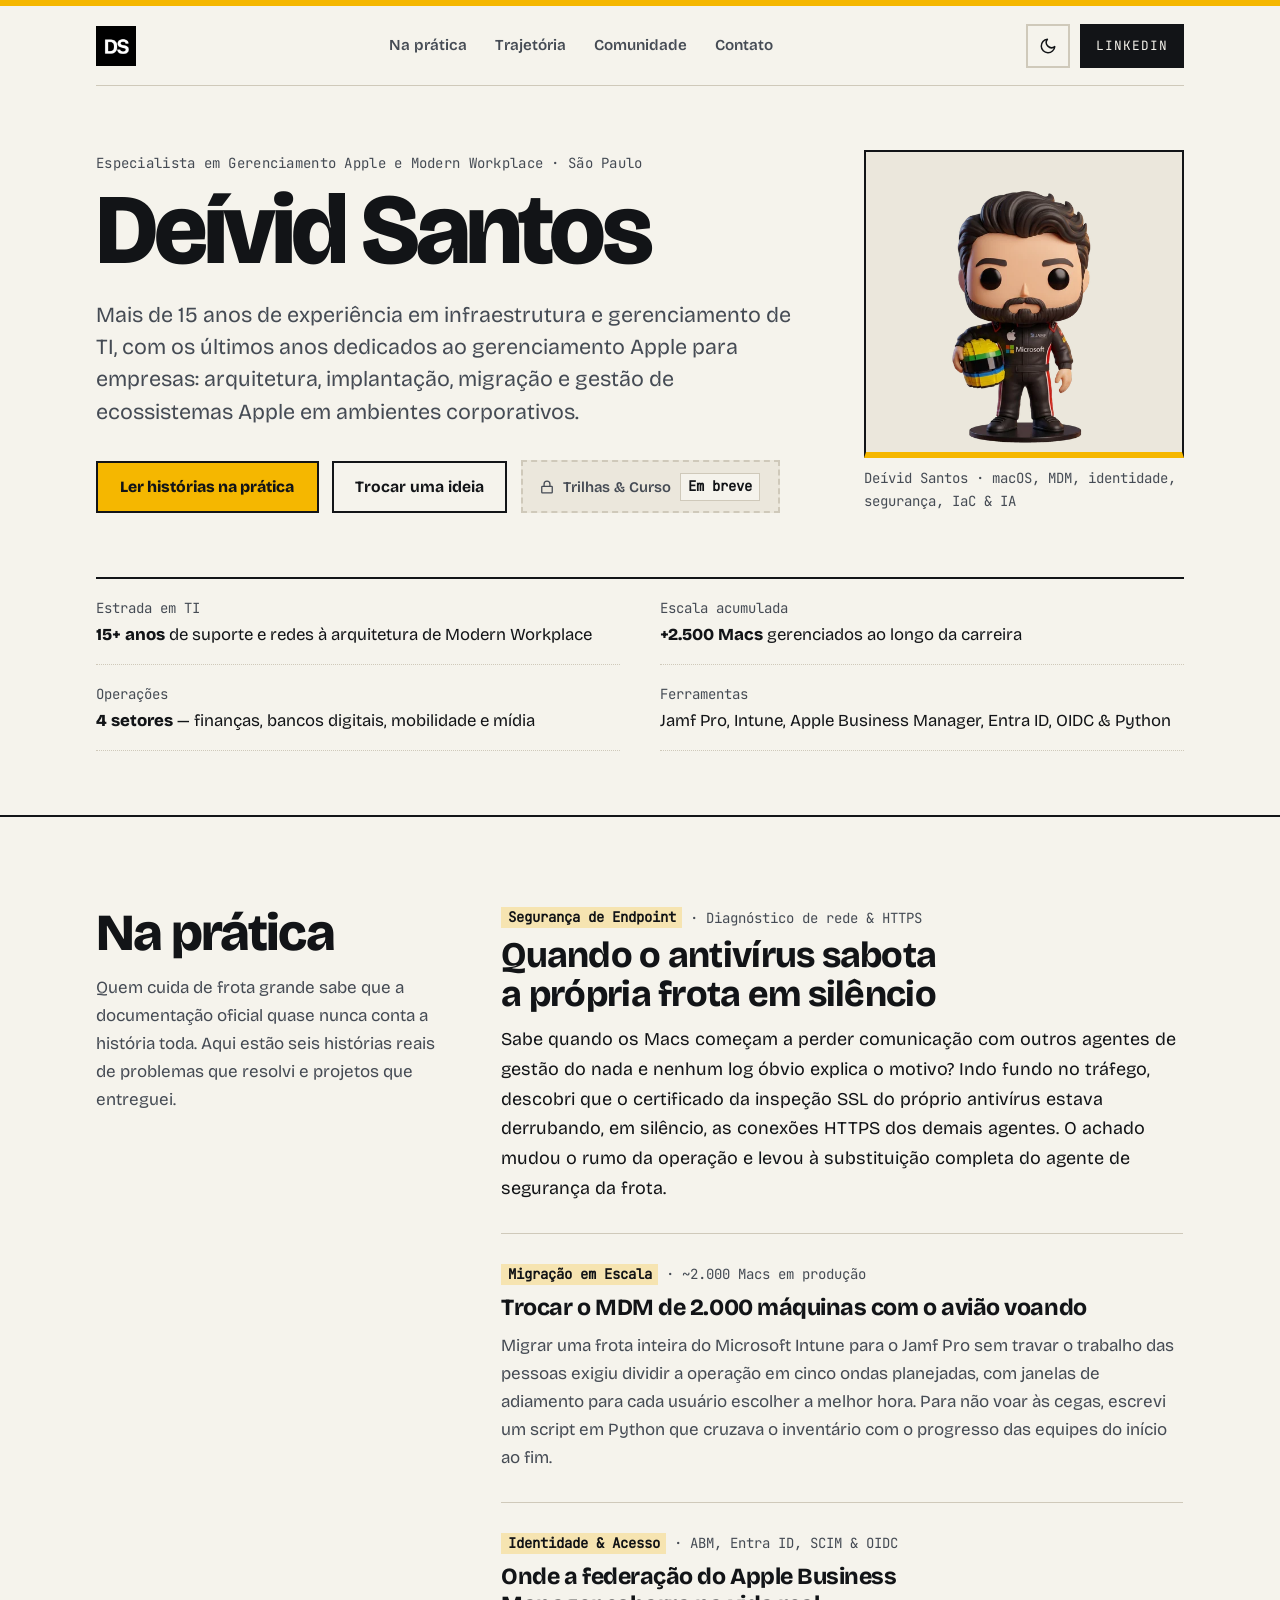
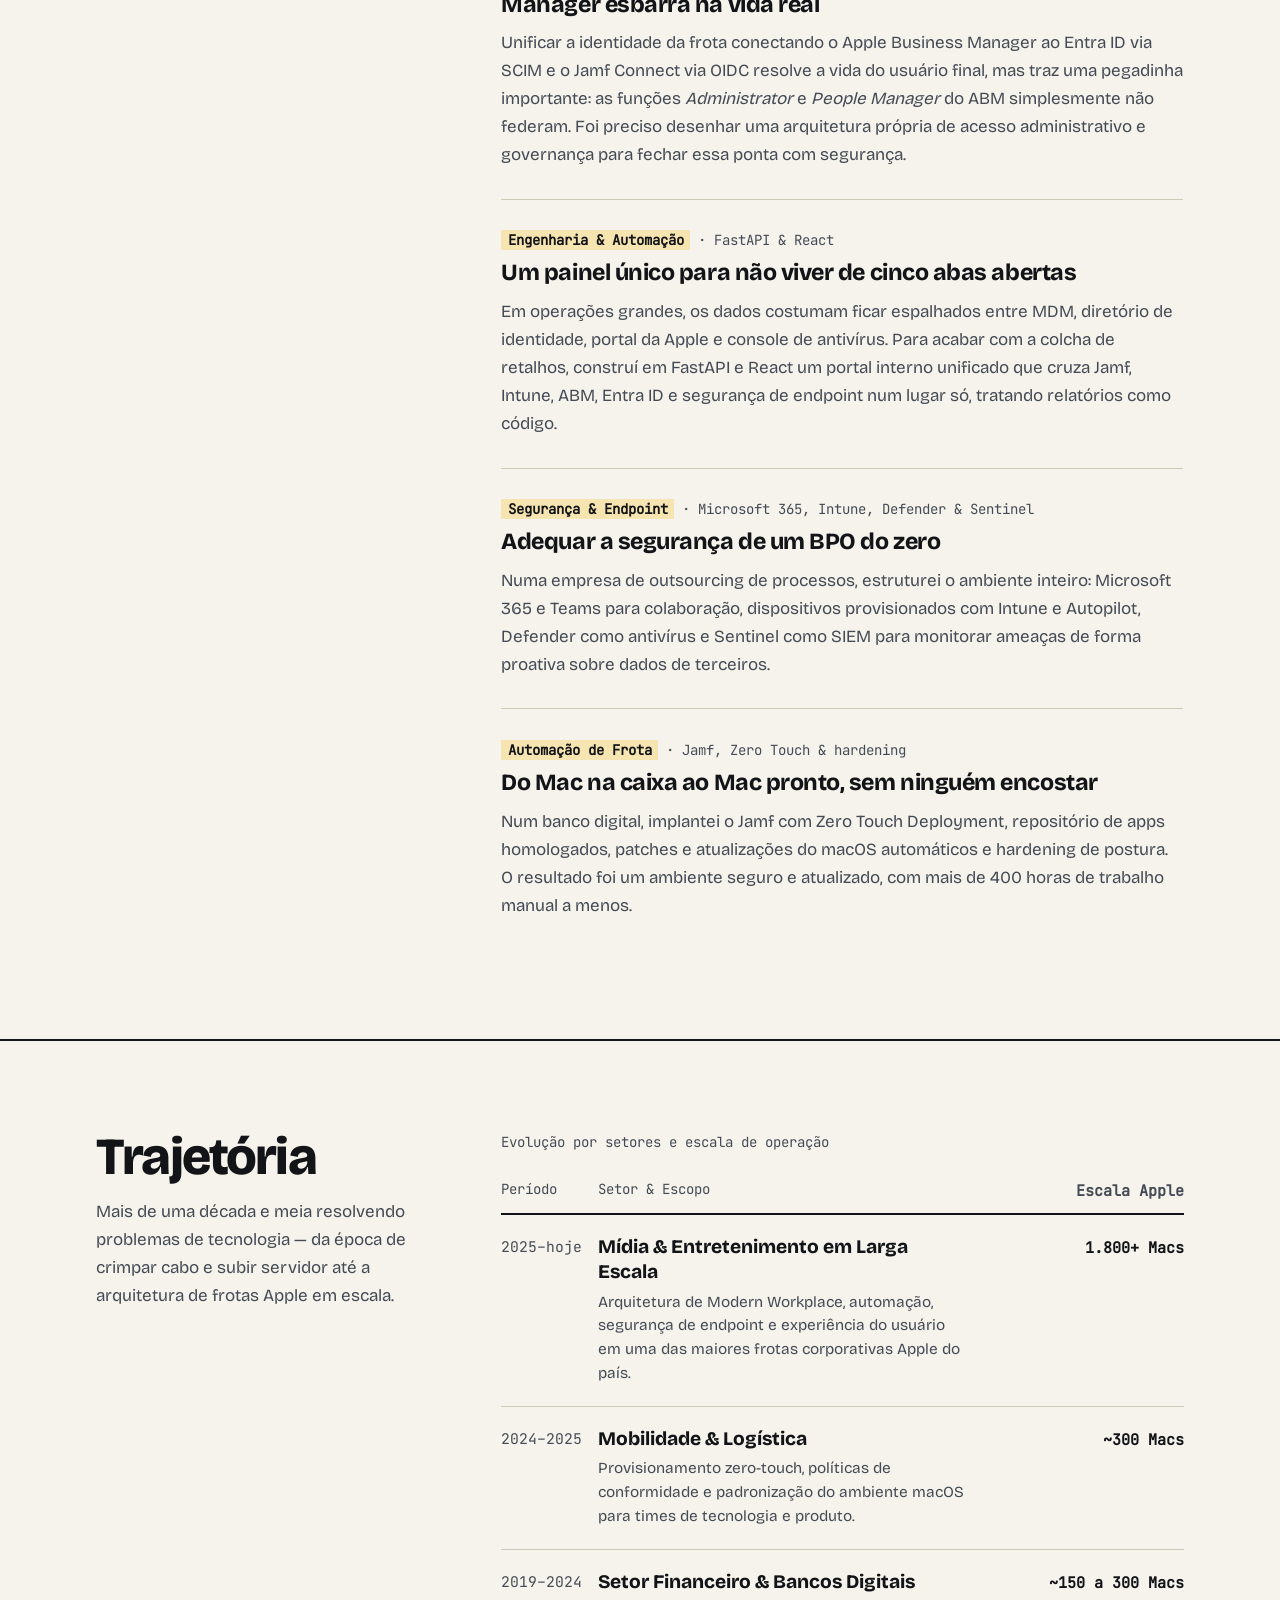
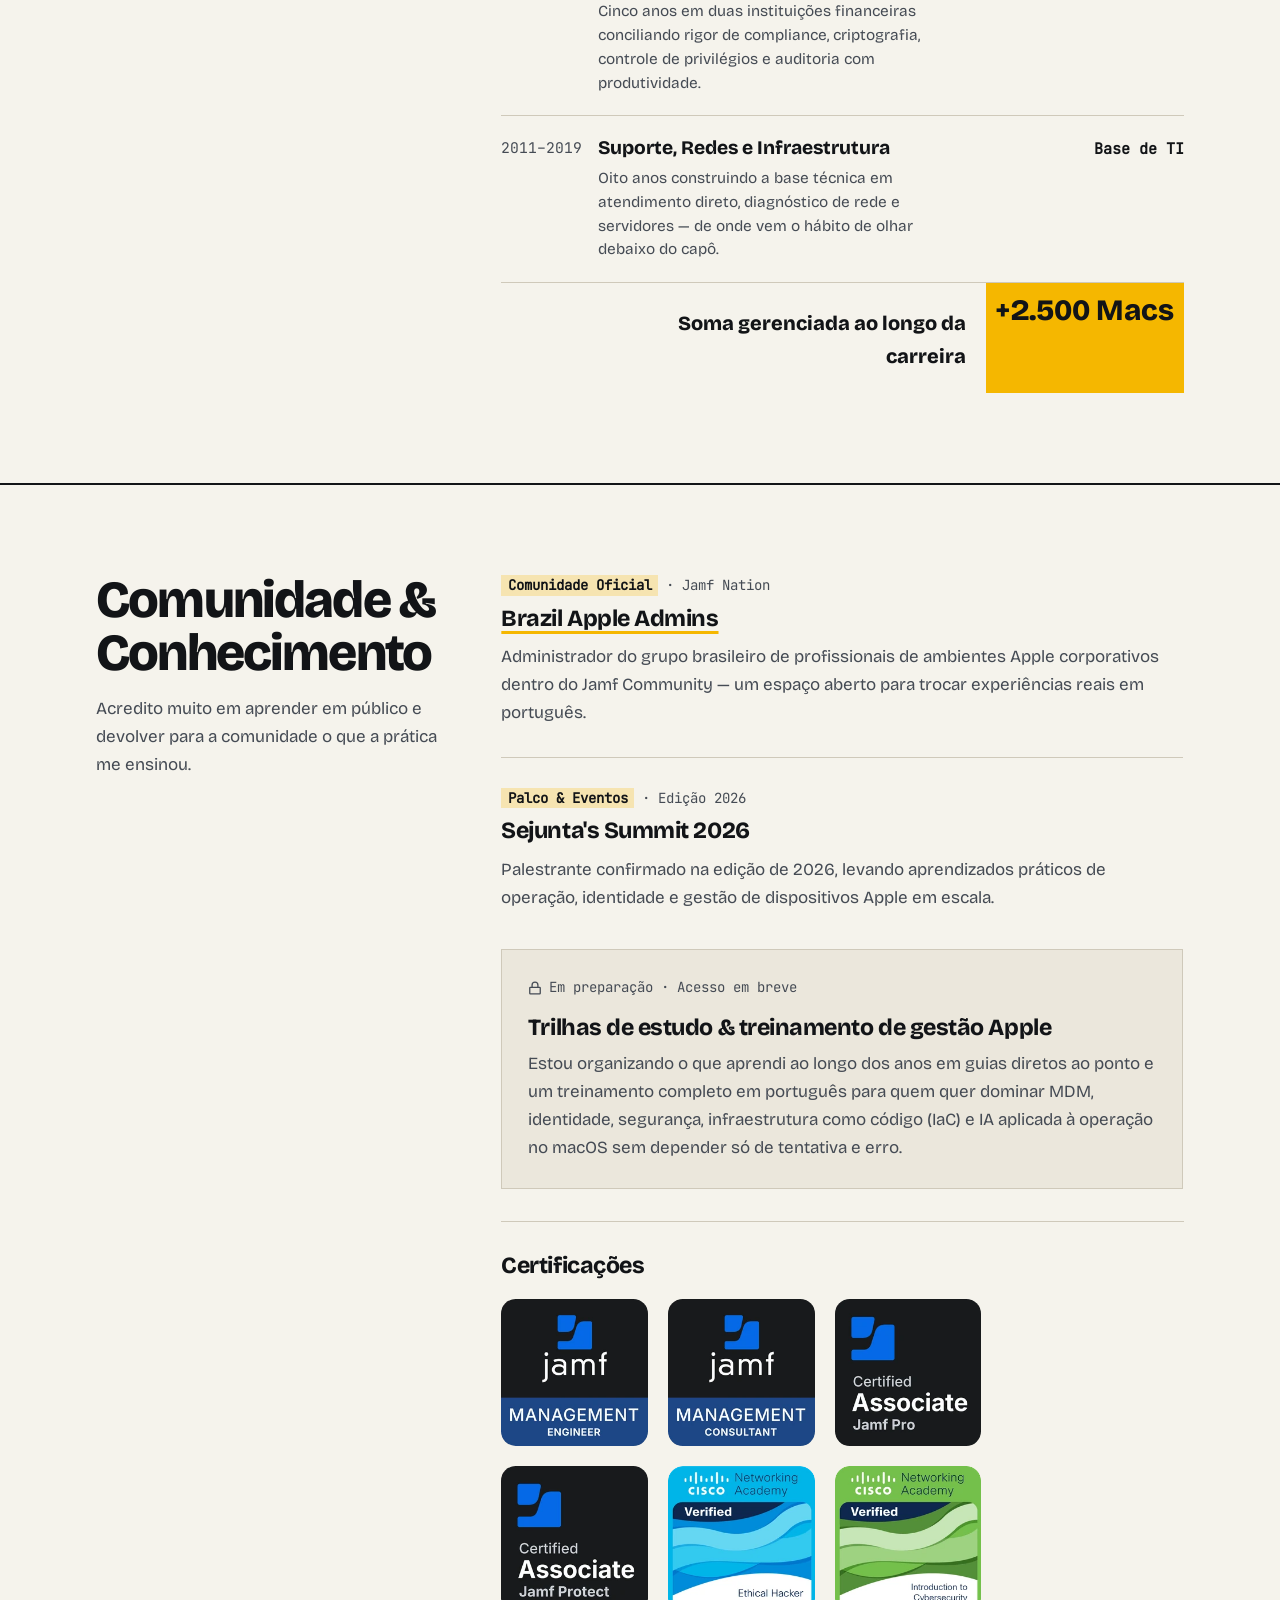
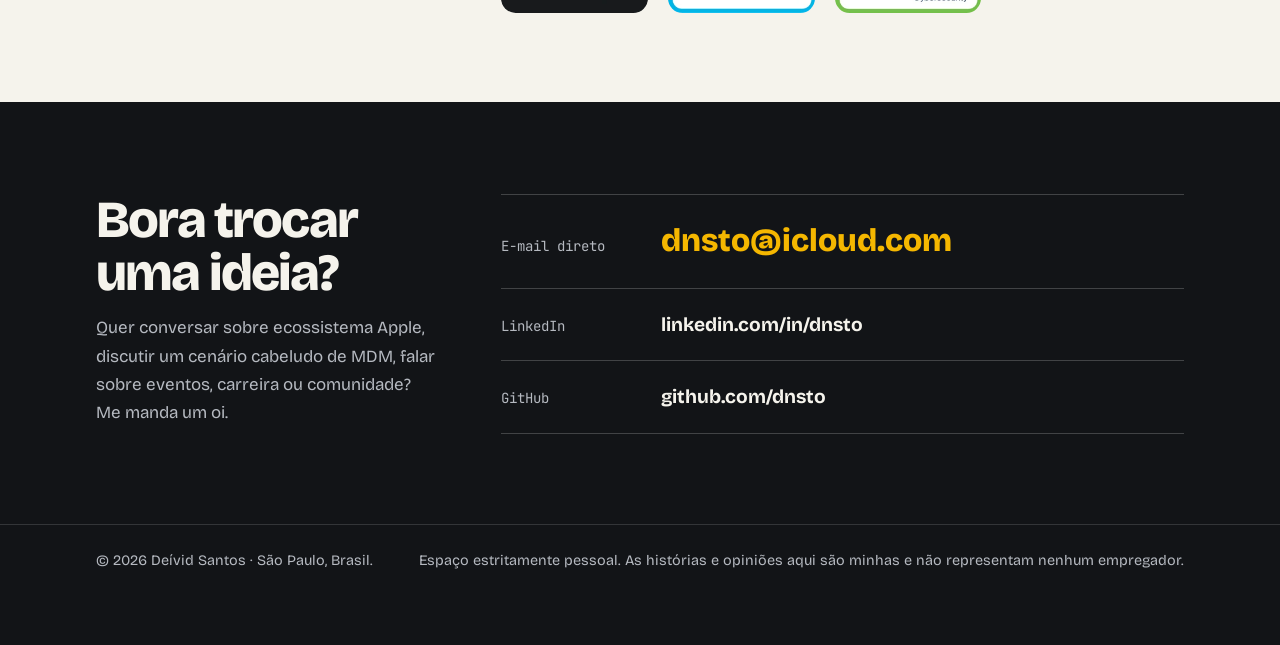
==== commit 4230a088: "Adicionar menu hambúrguer no mobile Co-Authored-By: Claude Sonnet 5.5 <noreply@anthropic.com>" ====
--- a/index.html
+++ b/index.html
@@ -24,7 +24,7 @@
 <meta name="color-scheme" content="light dark">
 <meta name="theme-color" content="#f5f3ec" media="(prefers-color-scheme: light)">
 <meta name="theme-color" content="#0f1216" media="(prefers-color-scheme: dark)">
-<script>try{var t=localStorage.getItem("tema");if(t==="claro"||t==="escuro")document.documentElement.dataset.tema=t}catch(e){}</script>
+<script>document.documentElement.classList.add("js");try{var t=localStorage.getItem("tema");if(t==="claro"||t==="escuro")document.documentElement.dataset.tema=t}catch(e){}</script>
 <link rel="stylesheet" href="/style.css">
 <script type="application/ld+json">
 {
@@ -55,13 +55,17 @@
   <div class="wrap">
     <nav class="barra" aria-label="Principal">
       <a class="marca" href="#topo" aria-label="Deívid Santos, início"><img src="/favicon.png" width="40" height="40" alt=""></a>
-      <ul>
+      <ul id="menu-principal">
         <li><a href="#pratica">Na prática</a></li>
         <li><a href="#trajetoria">Trajetória</a></li>
         <li><a href="#comunidade">Comunidade</a></li>
         <li><a href="#contato">Contato</a></li>
       </ul>
       <div class="barra-acoes">
+        <button class="menu" type="button" aria-label="Abrir menu" aria-expanded="false" aria-controls="menu-principal">
+          <svg class="i-abrir" width="20" height="20" viewBox="0 0 24 24" fill="none" stroke="currentColor" stroke-width="2" stroke-linecap="round" aria-hidden="true"><path d="M4 7h16M4 12h16M4 17h16"></path></svg>
+          <svg class="i-fechar" width="20" height="20" viewBox="0 0 24 24" fill="none" stroke="currentColor" stroke-width="2" stroke-linecap="round" aria-hidden="true"><path d="M6 6l12 12M18 6L6 18"></path></svg>
+        </button>
         <button class="tema" type="button" aria-label="Alternar entre tema claro e escuro" aria-pressed="false">
           <svg width="18" height="18" viewBox="0 0 24 24" fill="none" stroke="currentColor" stroke-width="2" stroke-linecap="round" stroke-linejoin="round" aria-hidden="true"><path d="M21 12.8A9 9 0 1 1 11.2 3a7 7 0 0 0 9.8 9.8z"></path></svg>
         </button>
@@ -322,6 +326,18 @@
 
 <script>
 // Esconde a barra inferior fixa enquanto os botões do topo ou a seção de contato já estão visíveis.
+(function () {
+  var n = document.querySelector('.barra'), b = document.querySelector('.menu');
+  if (!n || !b) return;
+  function abrir(sim) {
+    n.toggleAttribute('data-aberto', sim);
+    b.setAttribute('aria-expanded', sim);
+    b.setAttribute('aria-label', sim ? 'Fechar menu' : 'Abrir menu');
+  }
+  b.addEventListener('click', function () { abrir(!n.hasAttribute('data-aberto')); });
+  n.addEventListener('click', function (e) { if (e.target.closest('ul a')) abrir(false); });
+  document.addEventListener('keydown', function (e) { if (e.key === 'Escape' && n.hasAttribute('data-aberto')) { abrir(false); b.focus(); } });
+})();
 (function () {
   var b = document.querySelector('.tema'), r = document.documentElement;
   if (!b) return;
--- a/style.css
+++ b/style.css
@@ -183,7 +183,8 @@
   gap: 0.6rem;
 }
 
-.tema {
+.tema,
+.menu {
   display: inline-flex;
   align-items: center;
   justify-content: center;
@@ -195,7 +196,21 @@
   cursor: pointer;
 }
 
-.tema:hover {
+.menu {
+  display: none;
+}
+
+.menu .i-fechar,
+.menu[aria-expanded="true"] .i-abrir {
+  display: none;
+}
+
+.menu[aria-expanded="true"] .i-fechar {
+  display: block;
+}
+
+.tema:hover,
+.menu:hover {
   background: var(--papel-forte);
 }
 
@@ -794,10 +809,30 @@
     margin-left: auto;
   }
 
-  /* Marca e ações na primeira linha; links de seção na segunda */
+  /* Menu hambúrguer: marca e ações na primeira linha, links abrem embaixo */
+  .menu {
+    display: inline-flex;
+  }
+
   .barra ul {
     order: 3;
     width: 100%;
+  }
+
+  .js .barra ul {
+    display: none;
+    flex-direction: column;
+    gap: 0;
+  }
+
+  .js .barra[data-aberto] ul {
+    display: flex;
+  }
+
+  .js .barra li a {
+    width: 100%;
+    border-top: 1px dotted var(--linha);
+    font-size: 1.05rem;
   }
 
   .barra-acoes {
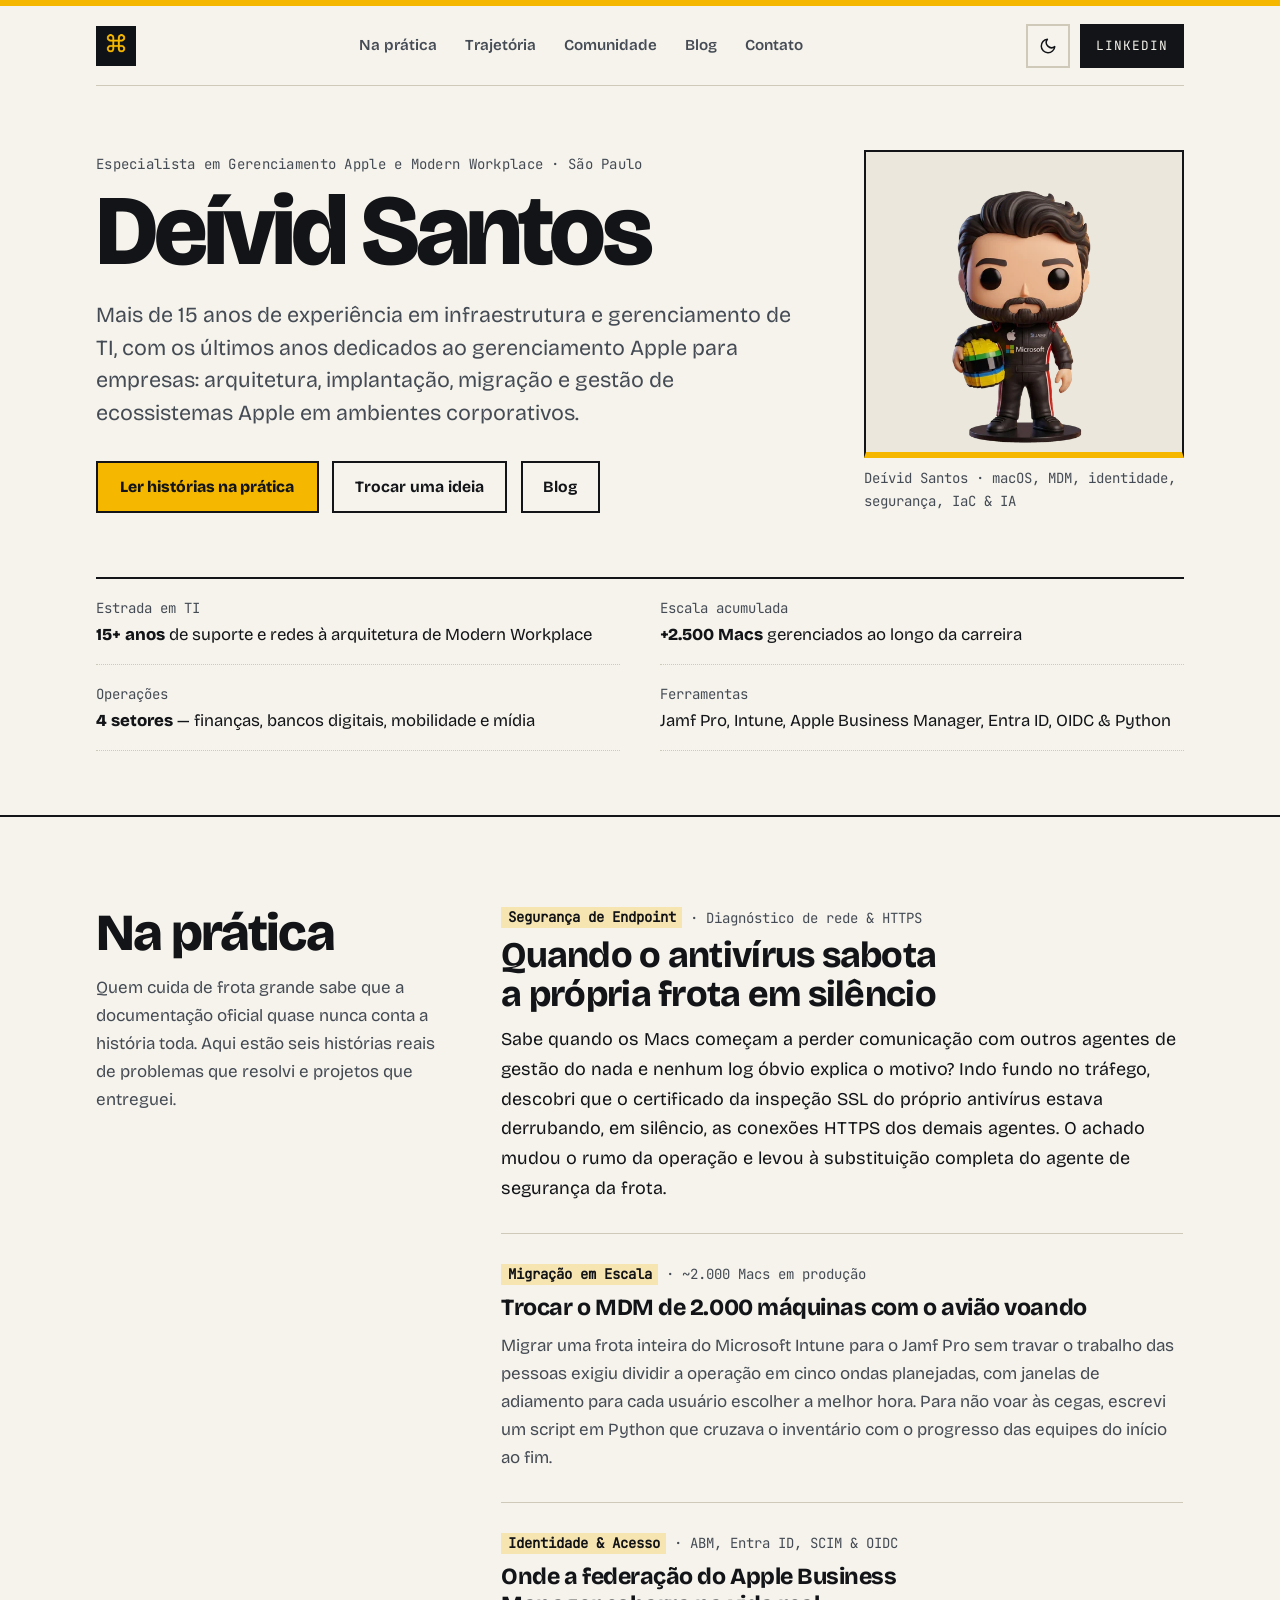
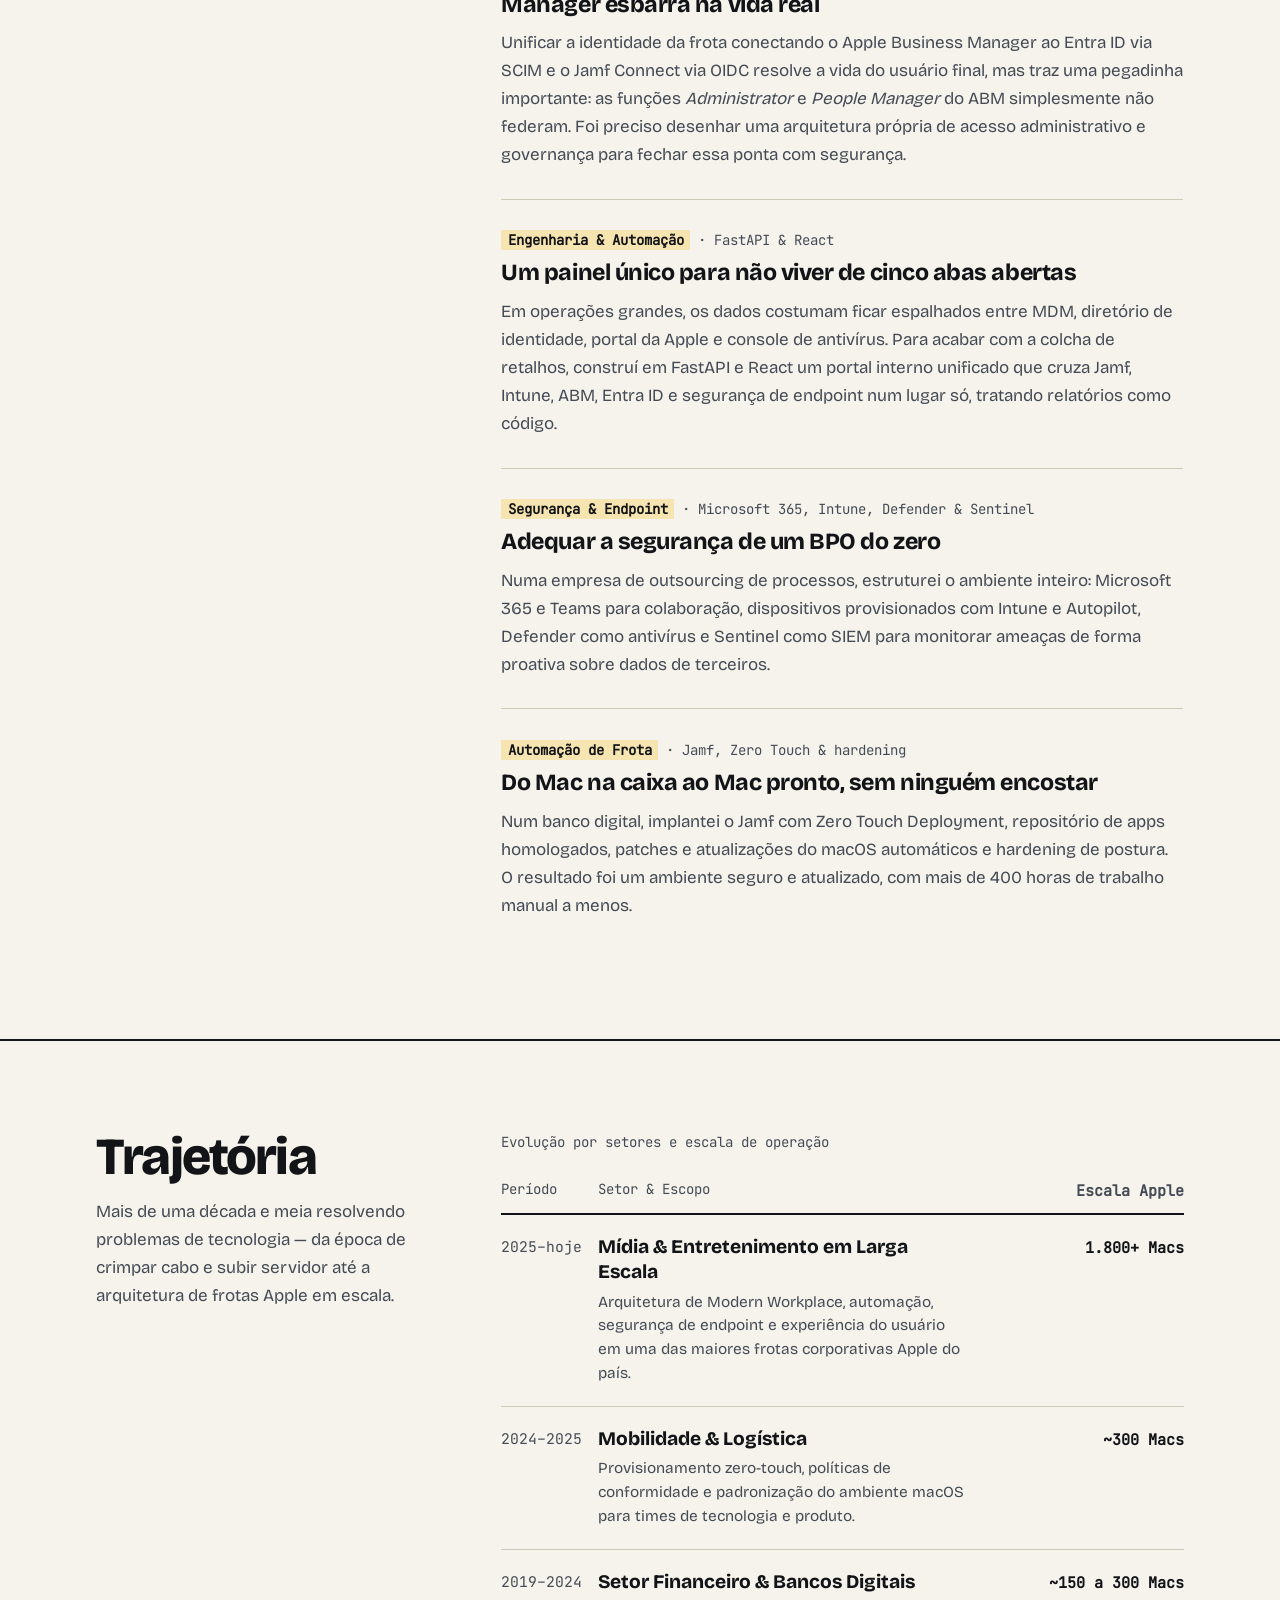
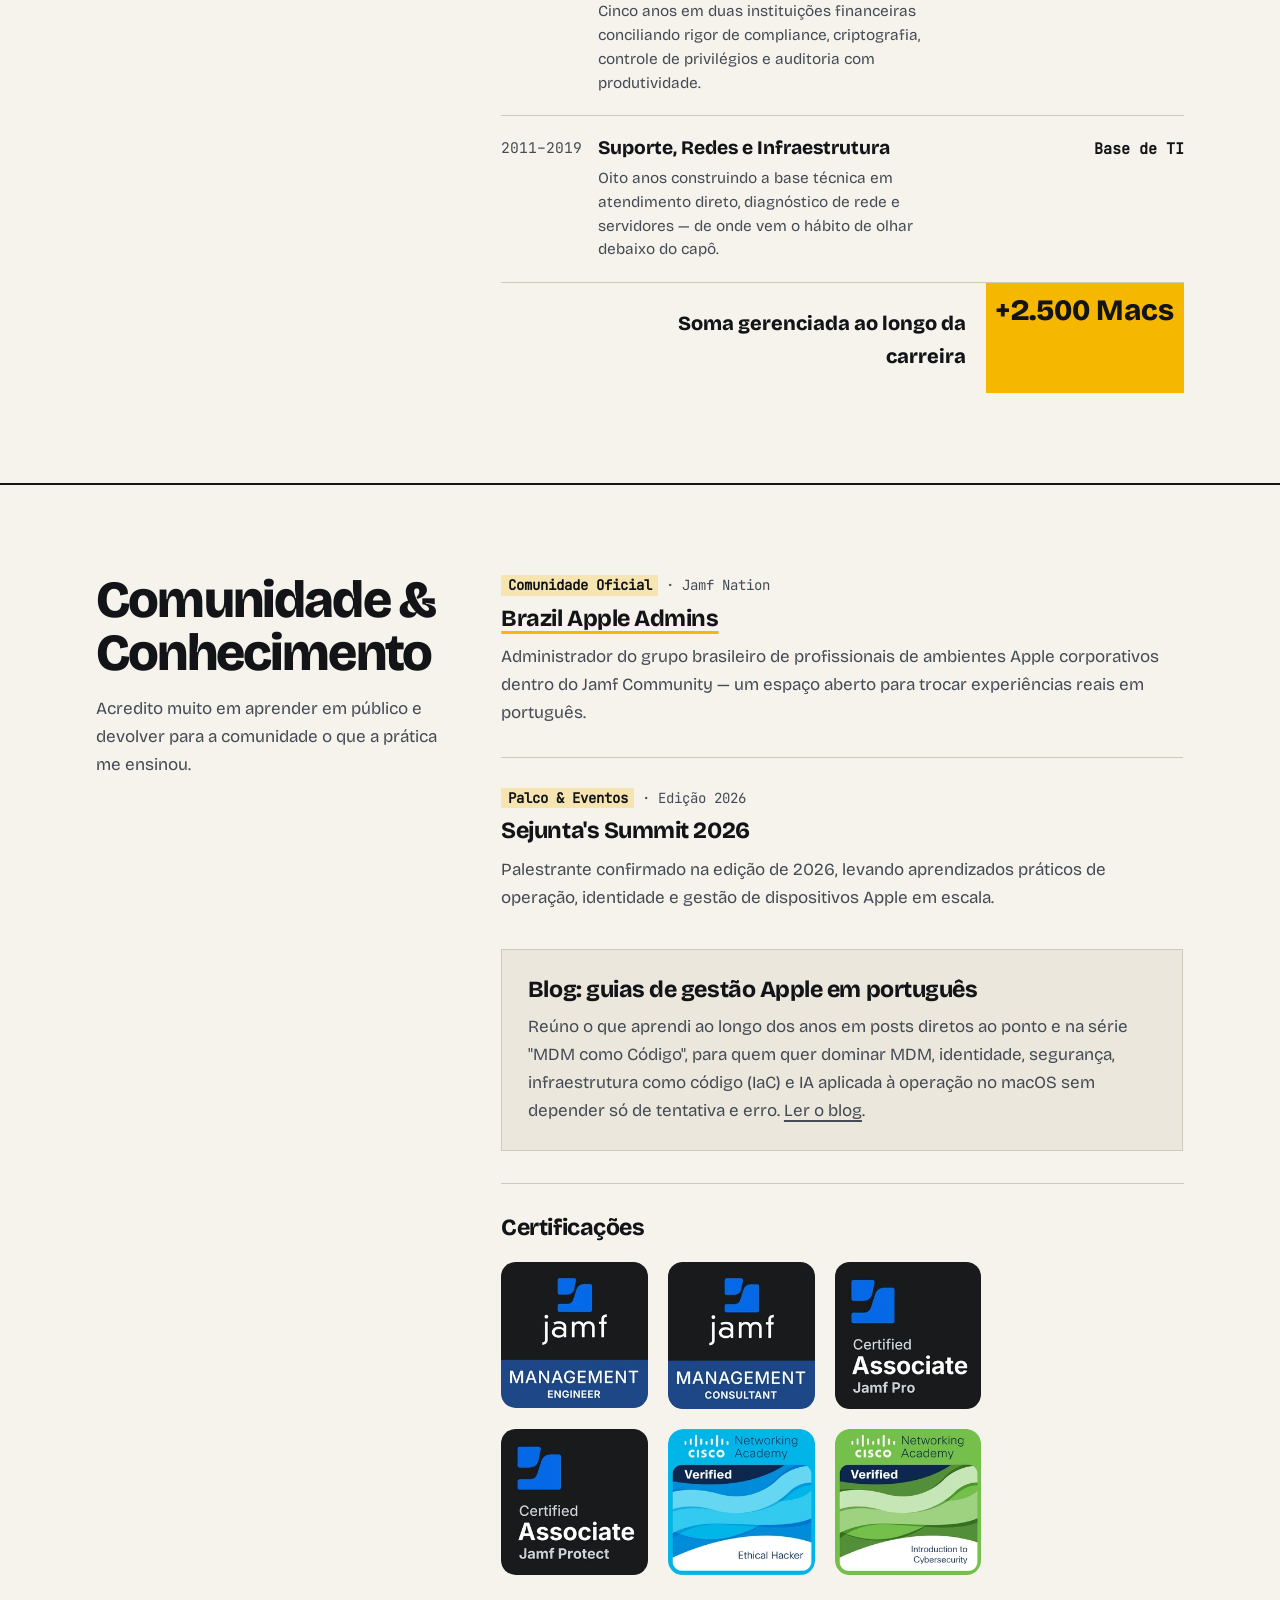
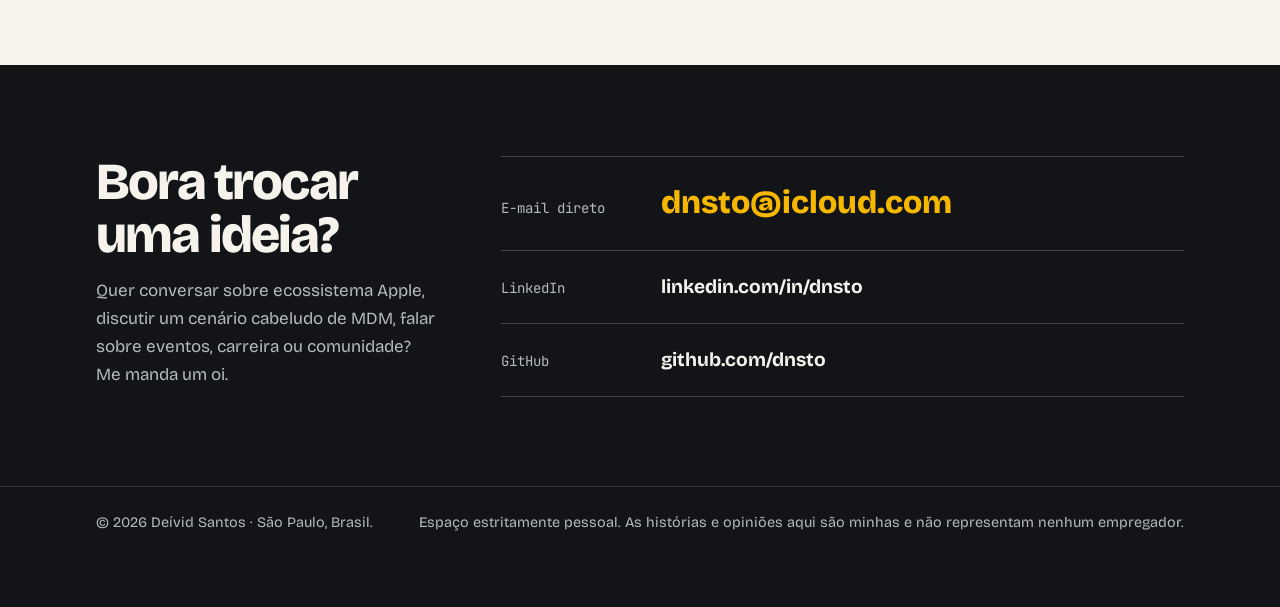
==== commit e2170171: "Trocar Trilhas & Curso por link do Blog Co-Authored-By: Claude Sonnet 5.5 <noreply@anthropic.com>" ====
--- a/index.html
+++ b/index.html
@@ -59,6 +59,7 @@
         <li><a href="#pratica">Na prática</a></li>
         <li><a href="#trajetoria">Trajetória</a></li>
         <li><a href="#comunidade">Comunidade</a></li>
+        <li><a href="https://learn.deividsantos.com.br">Blog</a></li>
         <li><a href="#contato">Contato</a></li>
       </ul>
       <div class="barra-acoes">
@@ -82,14 +83,7 @@
         <div class="acoes">
           <a class="botao-primario" href="#pratica">Ler histórias na prática</a>
           <a class="botao-secundario" href="#contato">Trocar uma ideia</a>
-          <span class="botao-travado" role="status" aria-label="Trilhas e curso em breve">
-            <svg width="14" height="14" viewBox="0 0 24 24" fill="none" stroke="currentColor" stroke-width="2.2" stroke-linecap="round" stroke-linejoin="round" aria-hidden="true">
-              <rect x="3" y="11" width="18" height="11" rx="1" ry="1"></rect>
-              <path d="M7 11V7a5 5 0 0 1 10 0v4"></path>
-            </svg>
-            <span>Trilhas &amp; Curso</span>
-            <em>Em breve</em>
-          </span>
+          <a class="botao-secundario" href="https://learn.deividsantos.com.br">Blog</a>
         </div>
       </div>
 
@@ -253,18 +247,9 @@
           <p>Palestrante confirmado na edição de 2026, levando aprendizados práticos de operação, identidade e gestão de dispositivos Apple em escala.</p>
         </article>
 
-        <aside class="nota-ensino" aria-label="Conteúdo educativo em preparação">
-          <div class="ensino-topo">
-            <span class="selo-cadeado">
-              <svg width="14" height="14" viewBox="0 0 24 24" fill="none" stroke="currentColor" stroke-width="2.2" stroke-linecap="round" stroke-linejoin="round" aria-hidden="true">
-                <rect x="3" y="11" width="18" height="11" rx="1" ry="1"></rect>
-                <path d="M7 11V7a5 5 0 0 1 10 0v4"></path>
-              </svg>
-              Em preparação · Acesso em breve
-            </span>
-          </div>
-          <h3>Trilhas de estudo &amp; treinamento de gestão Apple</h3>
-          <p>Estou organizando o que aprendi ao longo dos anos em guias diretos ao ponto e um treinamento completo em português para quem quer dominar MDM, identidade, segurança, infraestrutura como código (IaC) e IA aplicada à operação no macOS sem depender só de tentativa e erro.</p>
+        <aside class="nota-ensino" aria-label="Blog">
+          <h3>Blog: guias de gestão Apple em português</h3>
+          <p>Reúno o que aprendi ao longo dos anos em posts diretos ao ponto e na série "MDM como Código", para quem quer dominar MDM, identidade, segurança, infraestrutura como código (IaC) e IA aplicada à operação no macOS sem depender só de tentativa e erro. <a href="https://learn.deividsantos.com.br">Ler o blog</a>.</p>
         </aside>
 
         <div class="credenciais">
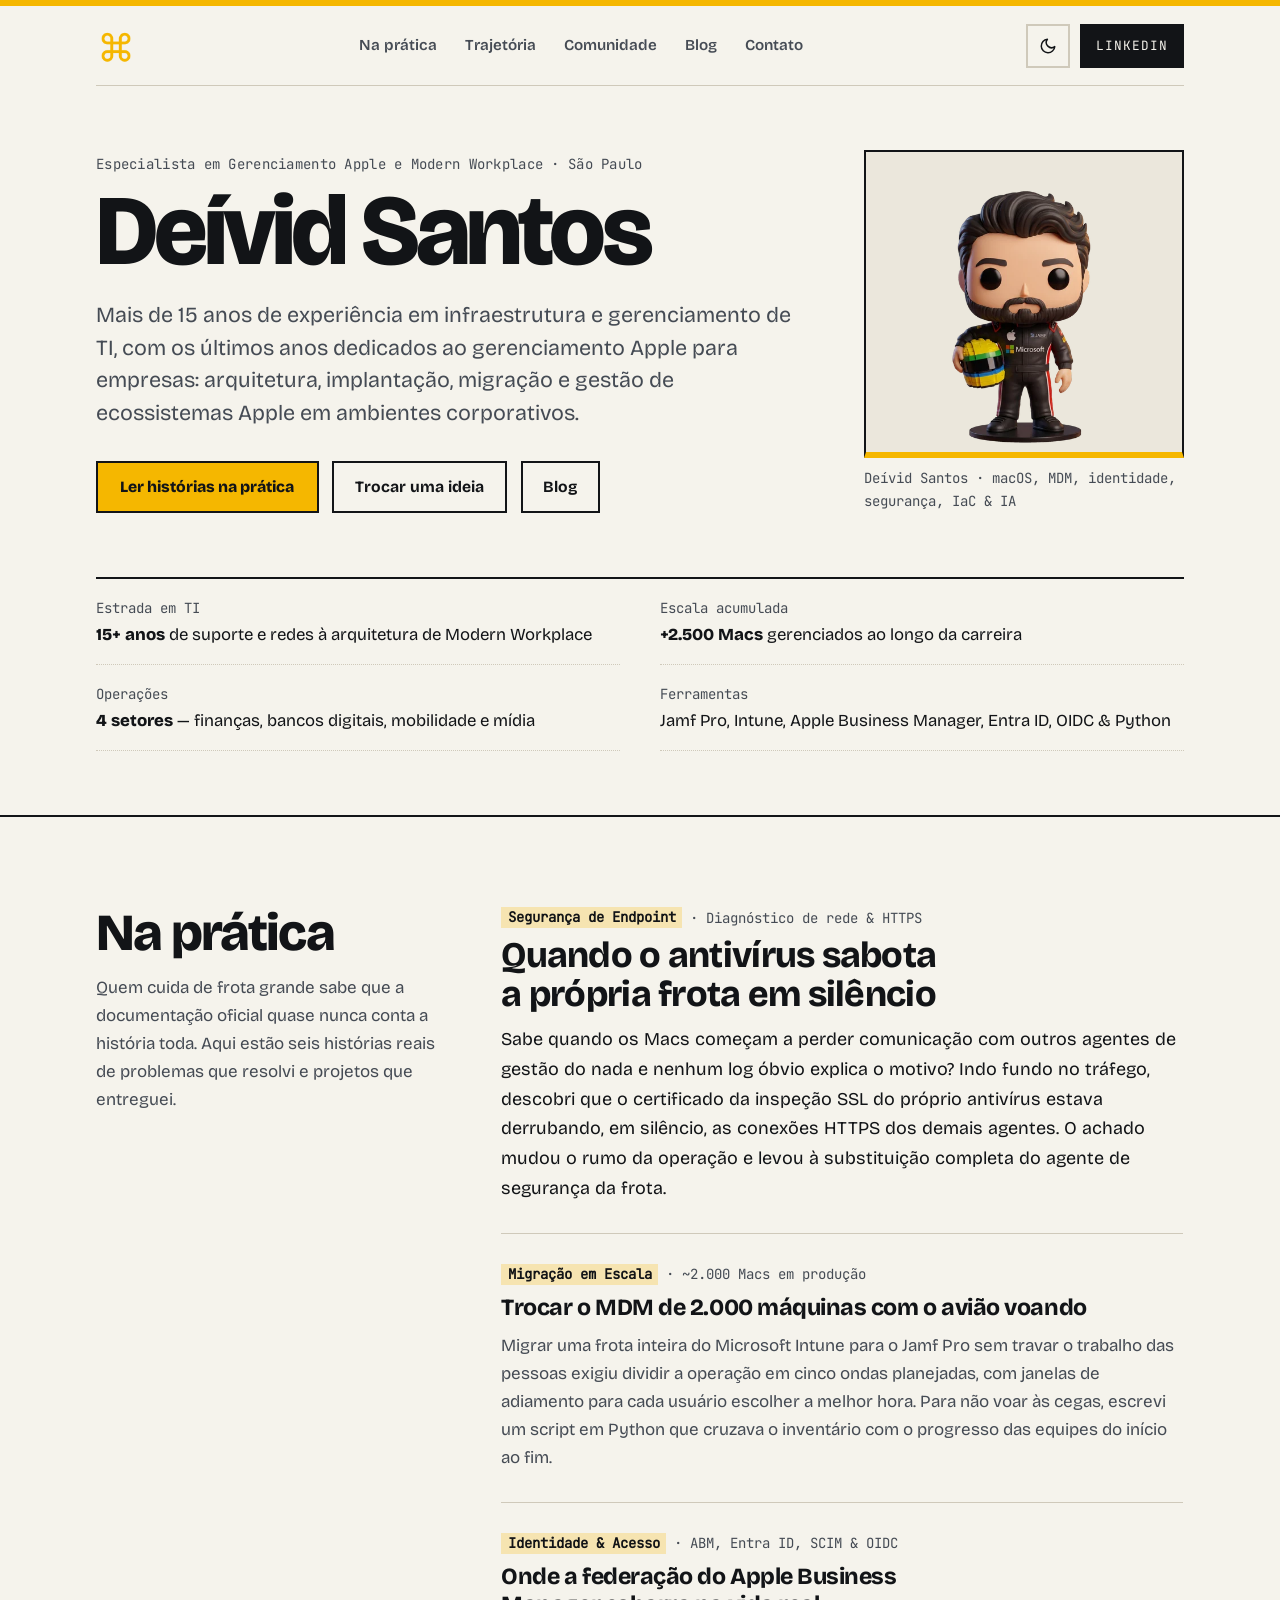
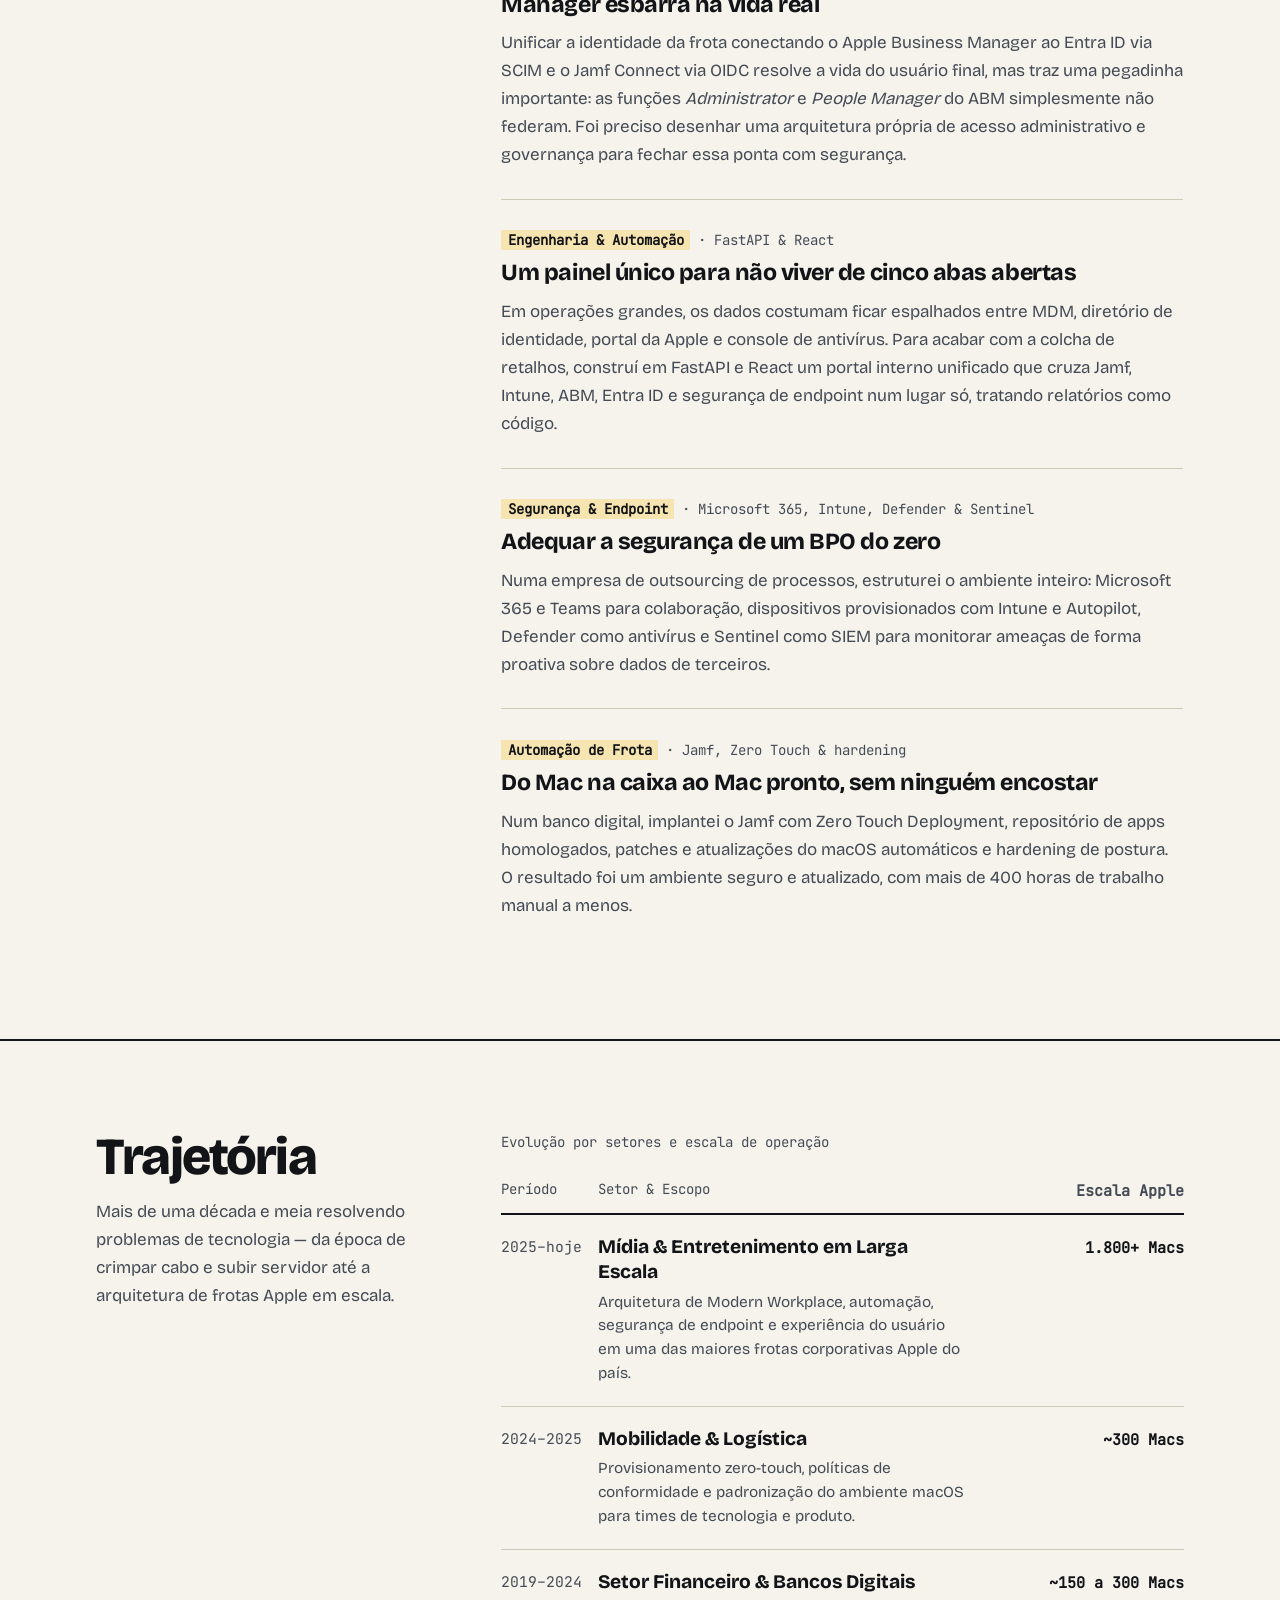
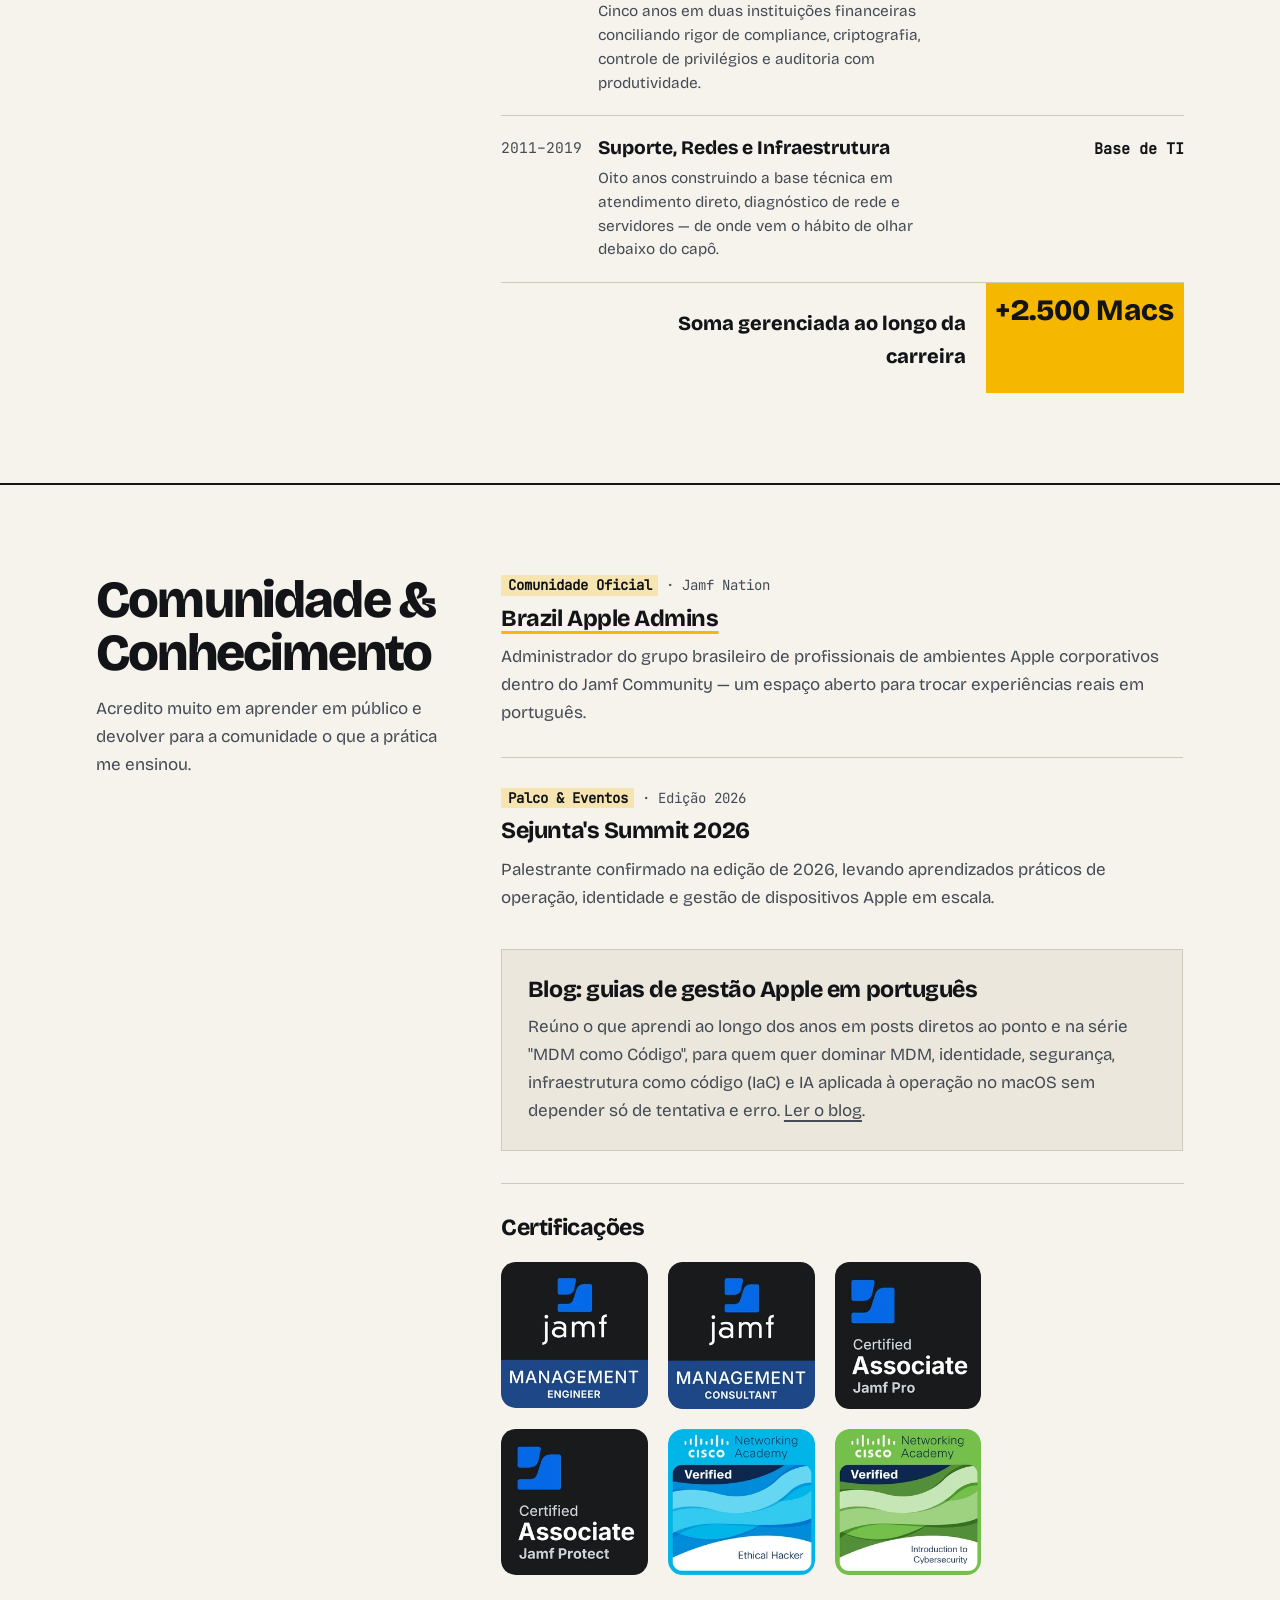
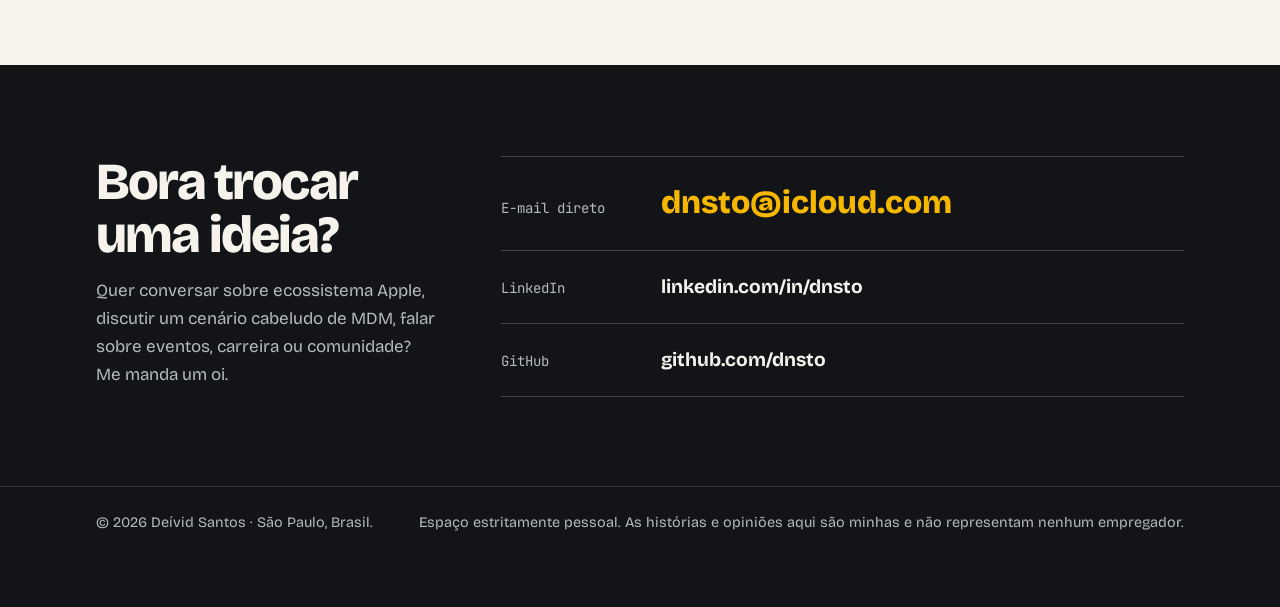
==== commit 2f84e835: "Apontar link do blog para blog.deividsantos.com.br Co-Authored-By: Claude Sonnet 5.5 <noreply@anthro" ====
--- a/index.html
+++ b/index.html
@@ -59,7 +59,7 @@
         <li><a href="#pratica">Na prática</a></li>
         <li><a href="#trajetoria">Trajetória</a></li>
         <li><a href="#comunidade">Comunidade</a></li>
-        <li><a href="https://learn.deividsantos.com.br">Blog</a></li>
+        <li><a href="https://blog.deividsantos.com.br">Blog</a></li>
         <li><a href="#contato">Contato</a></li>
       </ul>
       <div class="barra-acoes">
@@ -83,7 +83,7 @@
         <div class="acoes">
           <a class="botao-primario" href="#pratica">Ler histórias na prática</a>
           <a class="botao-secundario" href="#contato">Trocar uma ideia</a>
-          <a class="botao-secundario" href="https://learn.deividsantos.com.br">Blog</a>
+          <a class="botao-secundario" href="https://blog.deividsantos.com.br">Blog</a>
         </div>
       </div>
 
@@ -249,7 +249,7 @@
 
         <aside class="nota-ensino" aria-label="Blog">
           <h3>Blog: guias de gestão Apple em português</h3>
-          <p>Reúno o que aprendi ao longo dos anos em posts diretos ao ponto e na série "MDM como Código", para quem quer dominar MDM, identidade, segurança, infraestrutura como código (IaC) e IA aplicada à operação no macOS sem depender só de tentativa e erro. <a href="https://learn.deividsantos.com.br">Ler o blog</a>.</p>
+          <p>Reúno o que aprendi ao longo dos anos em posts diretos ao ponto e na série "MDM como Código", para quem quer dominar MDM, identidade, segurança, infraestrutura como código (IaC) e IA aplicada à operação no macOS sem depender só de tentativa e erro. <a href="https://blog.deividsantos.com.br">Ler o blog</a>.</p>
         </aside>
 
         <div class="credenciais">
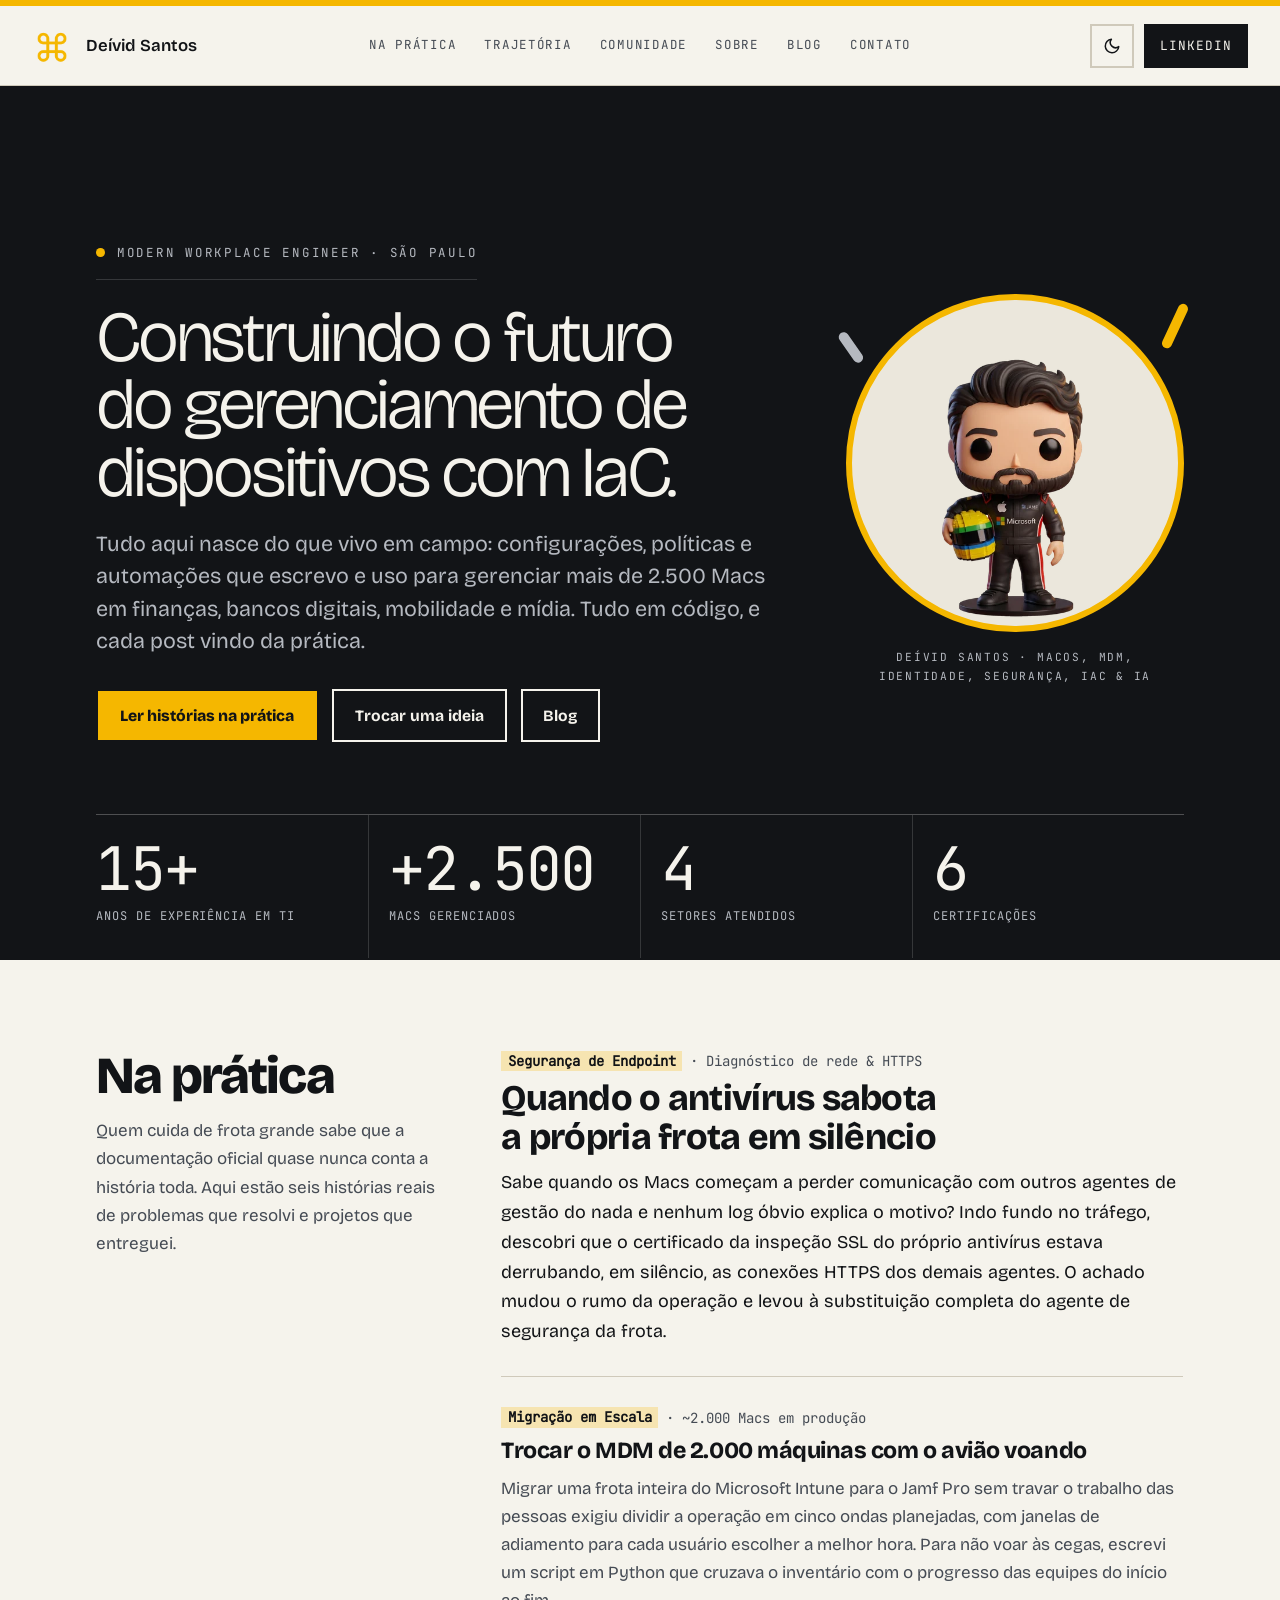
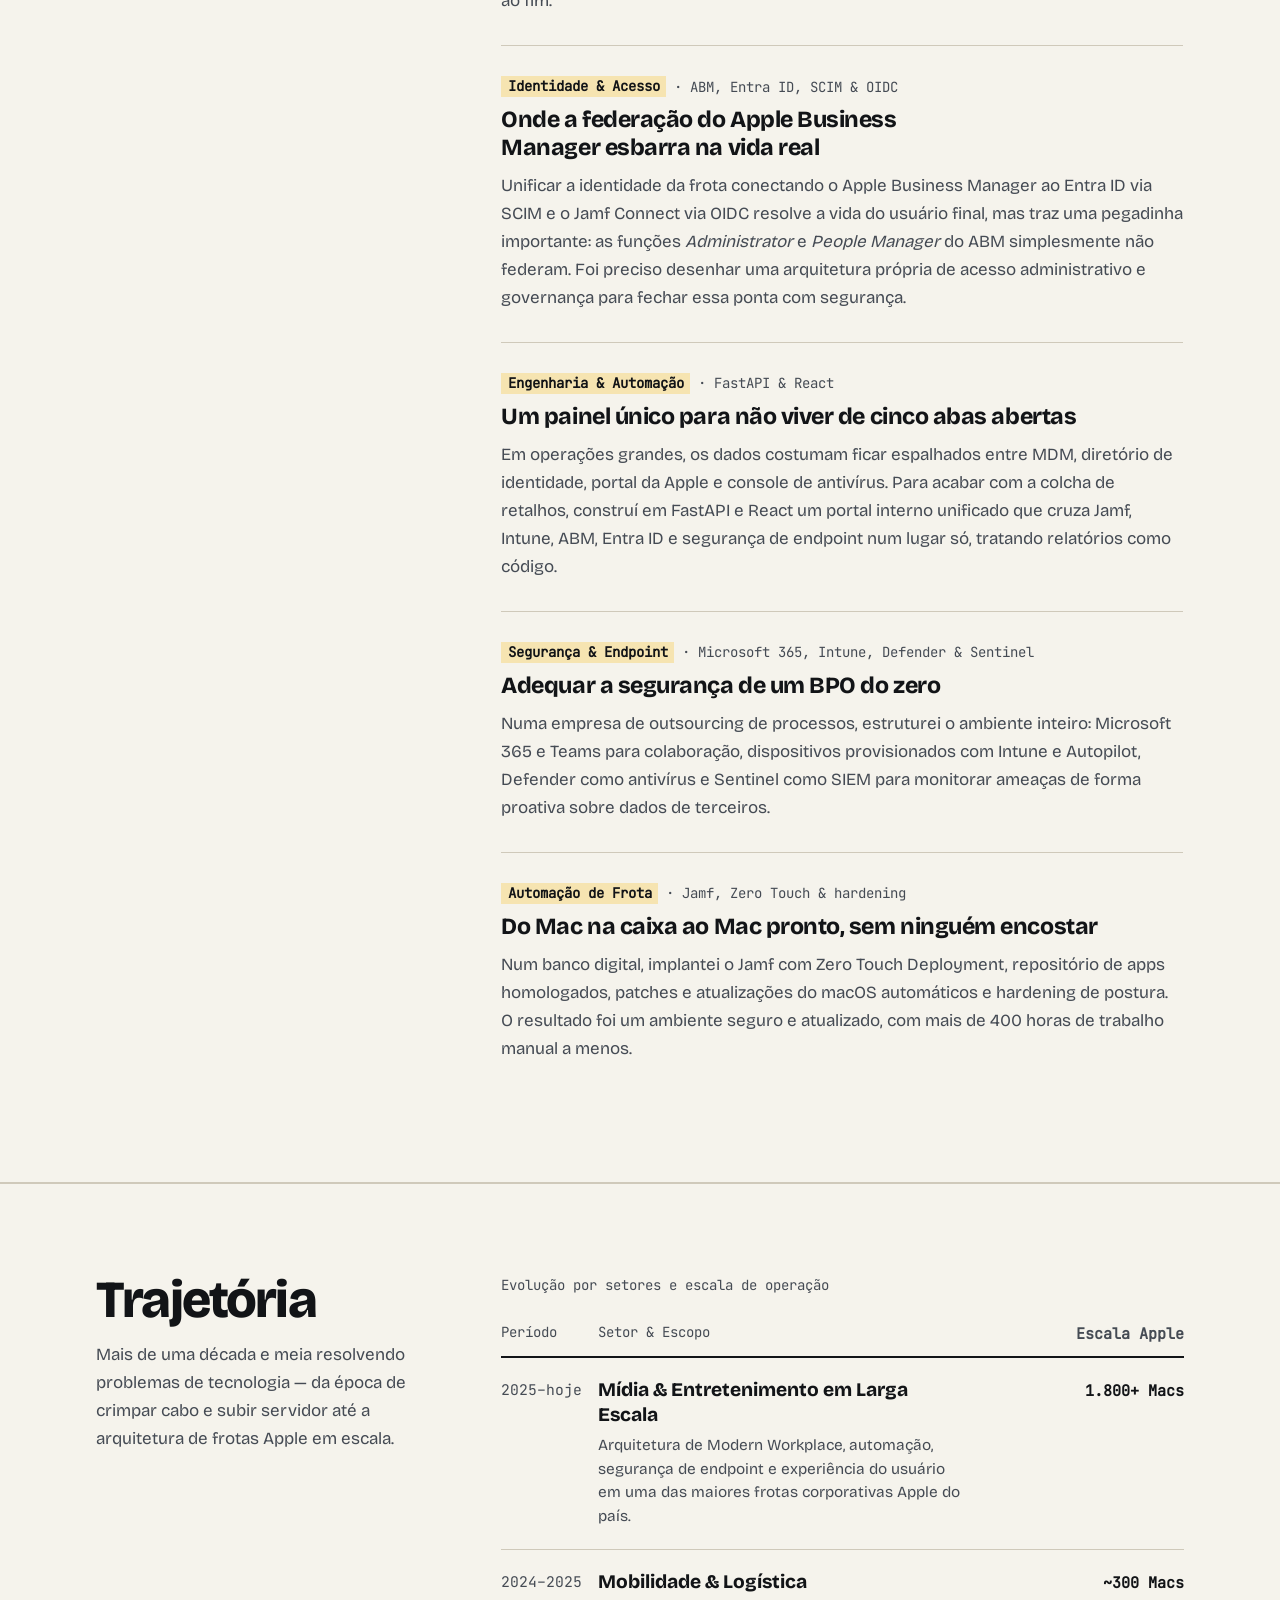
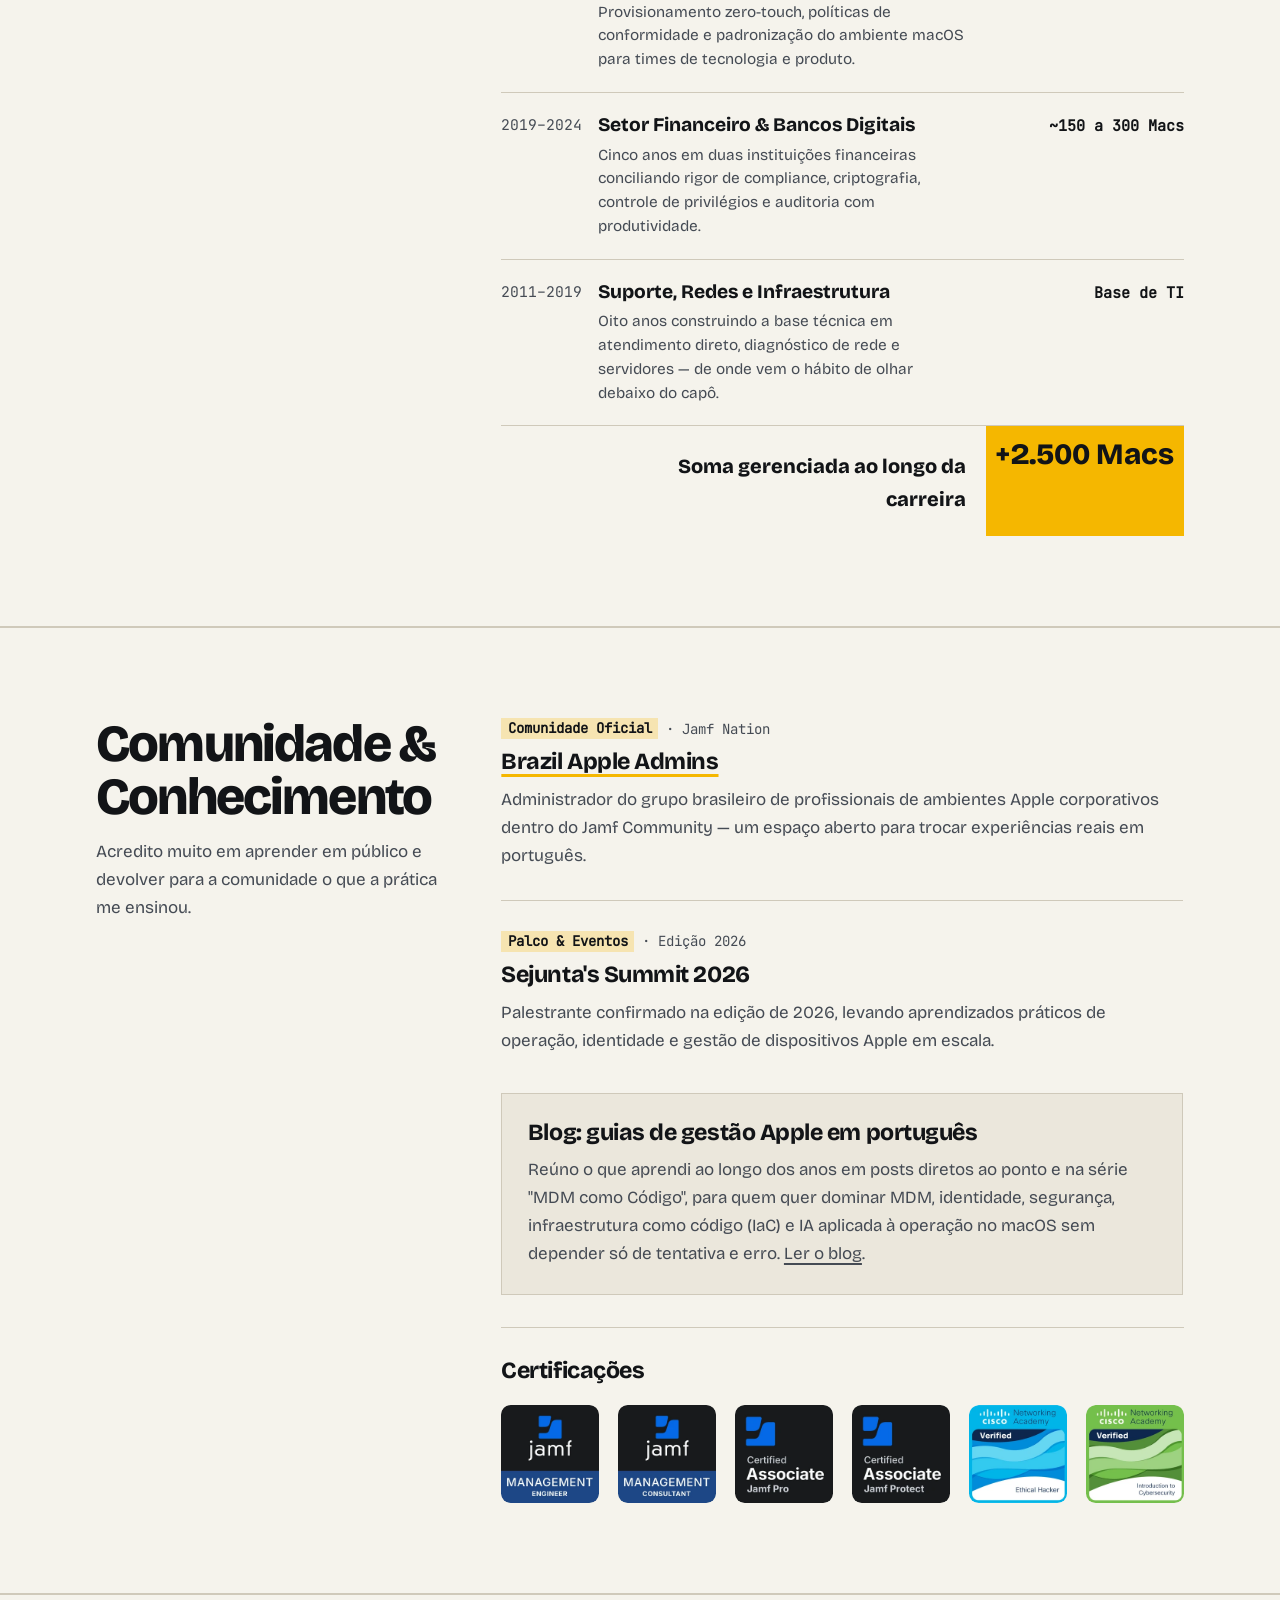
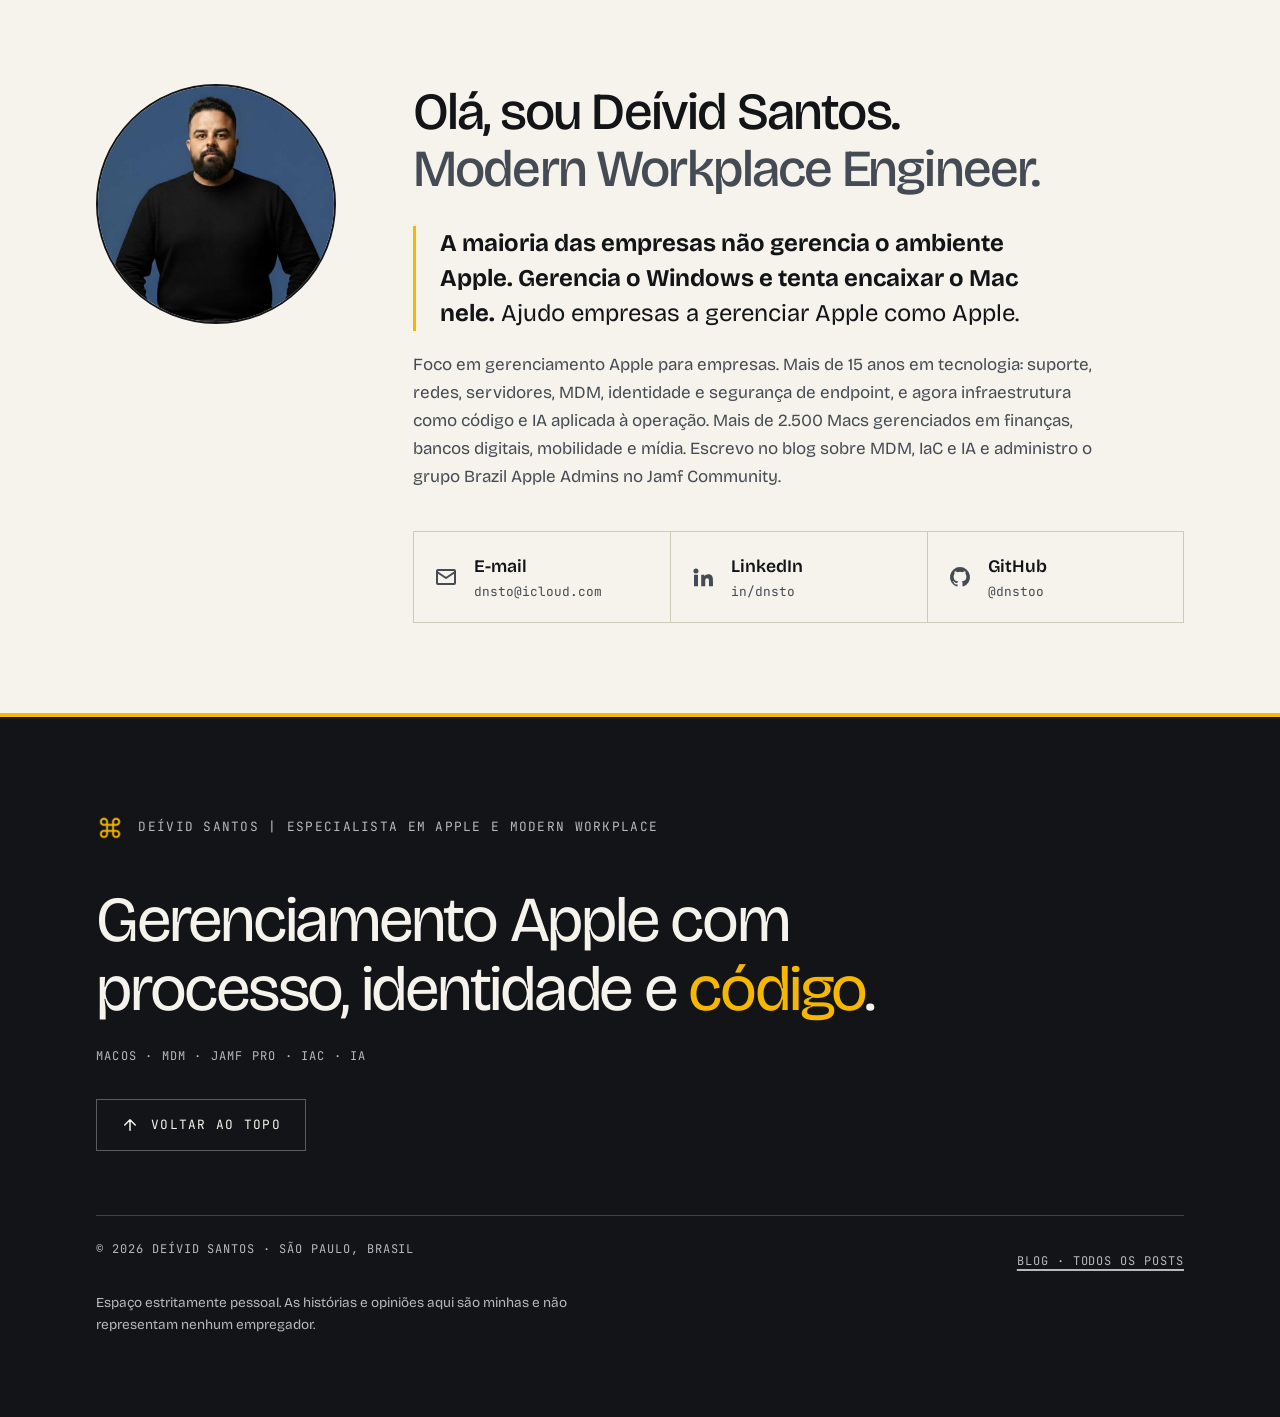
==== commit 0e1d8d15: "Redesenhar hero, menu em largura total, Sobre no rodapé com foto e GitHub dnstoo Co-Authored-By: Cla" ====
--- a/index.html
+++ b/index.html
@@ -43,7 +43,7 @@
     "description": "Mais de 15 anos de experiência em infraestrutura e gerenciamento de TI, com os últimos anos dedicados ao gerenciamento Apple para empresas: arquitetura, implantação, migração e gestão de ecossistemas Apple em ambientes corporativos.",
     "knowsAbout": ["Modern Workplace", "Ecossistema Apple corporativo", "MDM", "Jamf Pro", "Microsoft Intune", "Apple Business Manager", "Entra ID", "Platform SSO", "macOS", "Automação"],
     "memberOf": {"@type": "Organization", "name": "Brazil Apple Admins (Jamf Community)"},
-    "sameAs": ["https://github.com/dnsto", "https://www.linkedin.com/in/dnsto"]
+    "sameAs": ["https://github.com/dnstoo", "https://www.linkedin.com/in/dnsto"]
   }
 }
 </script>
@@ -54,11 +54,12 @@
 <header class="abertura" id="topo">
   <div class="wrap">
     <nav class="barra" aria-label="Principal">
-      <a class="marca" href="#topo" aria-label="Deívid Santos, início"><img src="/favicon.png" width="40" height="40" alt=""></a>
+      <a class="marca" href="#topo" aria-label="Deívid Santos, início"><img src="/favicon.png" width="40" height="40" alt=""><span class="marca-nome">Deívid Santos</span><span class="marca-cargo">Gerenciamento Apple</span></a>
       <ul id="menu-principal">
         <li><a href="#pratica">Na prática</a></li>
         <li><a href="#trajetoria">Trajetória</a></li>
         <li><a href="#comunidade">Comunidade</a></li>
+        <li><a href="#sobre">Sobre</a></li>
         <li><a href="https://blog.deividsantos.com.br">Blog</a></li>
         <li><a href="#contato">Contato</a></li>
       </ul>
@@ -73,12 +74,16 @@
         <a class="botao-linkedin" href="https://www.linkedin.com/in/dnsto">LinkedIn</a>
       </div>
     </nav>
-
+  </div>
+</header>
+
+<section class="hero-escuro" aria-label="Apresentação">
+  <div class="wrap">
     <div class="hero-grade">
       <div class="hero-coluna">
-        <p class="cargo">Especialista em Gerenciamento Apple e Modern Workplace · São Paulo</p>
-        <h1>Deívid Santos</h1>
-        <p class="sub">Mais de 15 anos de experiência em infraestrutura e gerenciamento de TI, com os últimos anos dedicados ao gerenciamento Apple para empresas: arquitetura, implantação, migração e gestão de ecossistemas Apple em ambientes corporativos.</p>
+        <p class="cargo">Modern Workplace Engineer · São Paulo</p>
+        <h1>Construindo o futuro do gerenciamento de dispositivos com IaC.</h1>
+        <p class="sub">Tudo aqui nasce do que vivo em campo: configurações, políticas e automações que escrevo e uso para gerenciar mais de 2.500 Macs em finanças, bancos digitais, mobilidade e mídia. Tudo em código, e cada post vindo da prática.</p>
 
         <div class="acoes">
           <a class="botao-primario" href="#pratica">Ler histórias na prática</a>
@@ -97,24 +102,24 @@
 
     <dl class="ficha" aria-label="Resumo de carreira">
       <div>
-        <dt>Estrada em TI</dt>
-        <dd><strong>15+ anos</strong> de suporte e redes à arquitetura de Modern Workplace</dd>
+        <dt>Anos de experiência em TI</dt>
+        <dd>15+</dd>
       </div>
       <div>
-        <dt>Escala acumulada</dt>
-        <dd><strong>+2.500 Macs</strong> gerenciados ao longo da carreira</dd>
+        <dt>Macs gerenciados</dt>
+        <dd>+2.500</dd>
       </div>
       <div>
-        <dt>Operações</dt>
-        <dd><strong>4 setores</strong> — finanças, bancos digitais, mobilidade e mídia</dd>
+        <dt>Setores atendidos</dt>
+        <dd>4</dd>
       </div>
       <div>
-        <dt>Ferramentas</dt>
-        <dd>Jamf Pro, Intune, Apple Business Manager, Entra ID, OIDC &amp; Python</dd>
+        <dt>Certificações</dt>
+        <dd>6</dd>
       </div>
     </dl>
   </div>
-</header>
+</section>
 
 <main>
   <section class="sec" id="pratica" aria-labelledby="t-pratica">
@@ -269,41 +274,61 @@
     </div>
   </section>
 
-  <section class="sec fecho" id="contato" aria-labelledby="t-contato">
-    <div class="wrap duas">
-      <div class="cab">
-        <h2 id="t-contato">Bora trocar uma ideia?</h2>
-        <p>Quer conversar sobre ecossistema Apple, discutir um cenário cabeludo de MDM, falar sobre eventos, carreira ou comunidade? Me manda um oi.</p>
-      </div>
-
-      <ul class="canais">
-        <li>
-          <a class="canal-principal" href="mailto:dnsto@icloud.com">
-            <span class="rotulo">E-mail direto</span>
-            <span class="valor">dnsto@icloud.com</span>
-          </a>
-        </li>
-        <li>
-          <a href="https://www.linkedin.com/in/dnsto">
-            <span class="rotulo">LinkedIn</span>
-            <span class="valor">linkedin.com/in/dnsto</span>
-          </a>
-        </li>
-        <li>
-          <a href="https://github.com/dnsto">
-            <span class="rotulo">GitHub</span>
-            <span class="valor">github.com/dnsto</span>
-          </a>
-        </li>
-      </ul>
+  <section class="sec fecho" id="sobre" aria-labelledby="t-sobre">
+    <div class="wrap">
+      <div class="sobre-grade">
+        <figure class="sobre-foto">
+        <img src="/foto-deivid.webp" width="800" height="800" loading="lazy" decoding="async" alt="Retrato de Deívid Santos: barba, suéter preto, fundo azul.">
+      </figure>
+      <div class="sobre-texto">
+        <h2 id="t-sobre">Olá, sou Deívid Santos.<br><span>Modern Workplace Engineer.</span></h2>
+        <blockquote class="sobre-destaque"><p><strong>A maioria das empresas não gerencia o ambiente Apple. Gerencia o Windows e tenta encaixar o Mac nele.</strong> Ajudo empresas a gerenciar Apple como Apple.</p></blockquote>
+        <p>Foco em gerenciamento Apple para empresas. Mais de 15 anos em tecnologia: suporte, redes, servidores, MDM, identidade e segurança de endpoint, e agora infraestrutura como código e IA aplicada à operação. Mais de 2.500 Macs gerenciados em finanças, bancos digitais, mobilidade e mídia. Escrevo no blog sobre MDM, IaC e IA e administro o grupo Brazil Apple Admins no Jamf Community.</p>
+
+        <ul class="canais" id="contato" aria-label="Contatos">
+          <li>
+            <a href="mailto:dnsto@icloud.com">
+              <svg width="24" height="24" viewBox="0 0 24 24" fill="none" stroke="currentColor" stroke-width="2" stroke-linecap="round" stroke-linejoin="round" aria-hidden="true"><rect x="3" y="5" width="18" height="14" rx="1"></rect><path d="m3 7 9 6 9-6"></path></svg>
+              <span class="rotulo">E-mail</span>
+              <span class="valor">dnsto@icloud.com</span>
+            </a>
+          </li>
+          <li>
+            <a href="https://www.linkedin.com/in/dnsto">
+              <svg width="24" height="24" viewBox="0 0 24 24" fill="currentColor" aria-hidden="true"><path d="M4.98 3.5a2.5 2.5 0 1 1 0 5 2.5 2.5 0 0 1 0-5ZM3 9.75h4v11.5H3V9.75Zm6.5 0h3.83v1.57h.06c.53-1 1.84-2.07 3.78-2.07 4.04 0 4.78 2.66 4.78 6.11v5.89h-4v-5.2c0-1.24-.02-2.83-1.73-2.83-1.73 0-2 1.35-2 2.74v5.29h-4V9.75Z"></path></svg>
+              <span class="rotulo">LinkedIn</span>
+              <span class="valor">in/dnsto</span>
+            </a>
+          </li>
+          <li>
+            <a href="https://github.com/dnstoo">
+              <svg width="24" height="24" viewBox="0 0 24 24" fill="currentColor" aria-hidden="true"><path d="M12 2a10 10 0 0 0-3.16 19.49c.5.09.68-.22.68-.48v-1.7c-2.78.6-3.37-1.34-3.37-1.34-.45-1.16-1.11-1.47-1.11-1.47-.91-.62.07-.6.07-.6 1 .07 1.53 1.03 1.53 1.03.89 1.53 2.34 1.09 2.91.83.09-.65.35-1.09.63-1.34-2.22-.25-4.55-1.11-4.55-4.94 0-1.09.39-1.98 1.03-2.68-.1-.25-.45-1.27.1-2.65 0 0 .84-.27 2.75 1.02a9.5 9.5 0 0 1 5 0c1.91-1.29 2.75-1.02 2.75-1.02.55 1.38.2 2.4.1 2.65.64.7 1.03 1.59 1.03 2.68 0 3.84-2.34 4.69-4.57 4.93.36.31.68.92.68 1.85v2.74c0 .27.18.58.69.48A10 10 0 0 0 12 2Z"></path></svg>
+              <span class="rotulo">GitHub</span>
+              <span class="valor">@dnstoo</span>
+            </a>
+          </li>
+        </ul>
+      </div>
+      </div>
+
     </div>
   </section>
 </main>
 
 <footer>
-  <div class="wrap rodape-in">
-    <p>© 2026 Deívid Santos · São Paulo, Brasil.</p>
-    <p>Espaço estritamente pessoal. As histórias e opiniões aqui são minhas e não representam nenhum empregador.</p>
+  <div class="wrap">
+    <p class="rodape-marca"><img src="/favicon.png" width="28" height="28" alt=""><span>Deívid Santos | Especialista em Apple e Modern Workplace</span></p>
+    <p class="rodape-frase">Gerenciamento Apple com processo, identidade e <span>código</span>.</p>
+    <p class="rodape-rotulo">macOS · MDM · Jamf Pro · IaC · IA</p>
+    <a class="voltar-topo" href="#topo">
+      <svg width="18" height="18" viewBox="0 0 24 24" fill="none" stroke="currentColor" stroke-width="2" stroke-linecap="round" stroke-linejoin="round" aria-hidden="true"><path d="M12 19V5M5 12l7-7 7 7"></path></svg>
+      Voltar ao topo
+    </a>
+    <div class="rodape-in">
+      <p>© 2026 Deívid Santos · São Paulo, Brasil</p>
+      <a href="https://blog.deividsantos.com.br">Blog · todos os posts</a>
+    </div>
+    <p class="rodape-nota">Espaço estritamente pessoal. As histórias e opiniões aqui são minhas e não representam nenhum empregador.</p>
   </div>
 </footer>
 
--- a/style.css
+++ b/style.css
@@ -151,8 +151,6 @@
 /* Barra superior e Abertura */
 .abertura {
   border-top: 6px solid var(--amarelo);
-  border-bottom: 2px solid var(--linha-forte);
-  padding-bottom: clamp(2.5rem, 5vw, 4rem);
 }
 
 .barra {
@@ -165,6 +163,31 @@
   border-bottom: 1px solid var(--linha);
 }
 
+/* Menu em largura total: logo no canto esquerdo, links ao centro, ações à direita (igual ao blog) */
+.abertura > .wrap {
+  max-width: none;
+  padding-inline: clamp(1rem, 2.5vw, 2rem);
+}
+
+.abertura {
+  border-bottom: 1px solid var(--linha);
+}
+
+.barra {
+  border-bottom: 0;
+}
+
+@media (min-width: 64rem) {
+  .barra {
+    display: grid;
+    grid-template-columns: 1fr auto 1fr;
+  }
+
+  .barra-acoes {
+    justify-self: end;
+  }
+}
+
 .marca {
   display: inline-flex;
   align-items: center;
@@ -175,6 +198,34 @@
 .marca img {
   width: 2.5rem;
   height: 2.5rem;
+}
+
+.marca-nome {
+  margin-left: 0.85rem;
+  font-weight: 600;
+  font-size: 1.05rem;
+  color: var(--tinta);
+}
+
+.marca-cargo {
+  margin-left: 0.85rem;
+  font-family: var(--fonte-dados);
+  font-size: 0.7rem;
+  letter-spacing: 0.16em;
+  text-transform: uppercase;
+  color: var(--tinta-suave);
+}
+
+@media (max-width: 32rem) {
+  .marca-nome {
+    display: none;
+  }
+}
+
+@media (max-width: 95rem) {
+  .marca-cargo {
+    display: none;
+  }
 }
 
 .barra-acoes {
@@ -242,8 +293,10 @@
 .barra li a {
   display: inline-block;
   padding-block: 0.4rem;
-  font-weight: 600;
-  font-size: 0.95rem;
+  font-family: var(--fonte-dados);
+  font-size: 0.78rem;
+  letter-spacing: 0.14em;
+  text-transform: uppercase;
   color: var(--tinta-suave);
   text-decoration: none;
 }
@@ -358,64 +411,165 @@
 
 /* Retrato Editorial */
 .retrato {
+  position: relative;
   justify-self: start;
-  width: min(100%, 20rem);
+  width: min(100%, 22rem);
+  text-align: center;
+}
+
+.retrato::before,
+.retrato::after {
+  content: "";
+  position: absolute;
+  width: 0.6rem;
+  border-radius: 1rem;
+}
+
+.retrato::before {
+  top: 0.5rem;
+  right: 0.25rem;
+  height: 3rem;
+  background: var(--amarelo);
+  transform: rotate(25deg);
+}
+
+.retrato::after {
+  top: 2.2rem;
+  left: 0;
+  height: 2.2rem;
+  background: var(--sobre-noite-suave);
+  transform: rotate(-35deg);
 }
 
 .retrato-quadro {
+  aspect-ratio: 1;
+  padding: 1.1rem 1.1rem 0;
+  border: 6px solid var(--amarelo);
+  border-radius: 50%;
+  overflow: hidden;
   background: var(--papel-forte);
-  border: 2px solid var(--linha-forte);
-  border-bottom: 6px solid var(--amarelo);
-  padding: 1rem 1rem 0;
 }
 
 .avatar {
   width: 100%;
-  height: auto;
+  height: 100%;
   object-fit: contain;
+  object-position: bottom;
 }
 
 .retrato figcaption {
-  margin-top: 0.55rem;
-  font-family: var(--fonte-dados);
-  font-size: 0.875rem;
-  color: var(--tinta-suave);
-}
-
-/* Ficha Técnica (substitui cartões de estatística de SaaS) */
+  margin-top: 1rem;
+  font-family: var(--fonte-dados);
+  font-size: 0.8rem;
+  color: var(--sobre-noite-suave);
+  text-wrap: balance;
+}
+
+/* Hero escuro: faixa grafite sob a barra clara */
+.hero-escuro {
+  background: var(--noite);
+  color: var(--sobre-noite);
+  padding-block: clamp(3rem, 7vw, 5.5rem) 0;
+  border-bottom: 2px solid var(--linha-forte);
+}
+
+.hero-escuro :focus-visible {
+  outline-color: var(--amarelo);
+}
+
+.hero-escuro .hero-grade {
+  align-items: center;
+}
+
+.hero-escuro .cargo,
+.hero-escuro .sub {
+  color: var(--sobre-noite-suave);
+}
+
+/* Cargo: ponto amarelo, caixa alta espaçada e filete embaixo */
+.hero-escuro .cargo {
+  display: inline-flex;
+  align-items: center;
+  gap: 0.75rem;
+  padding-bottom: 1rem;
+  border-bottom: 1px solid rgb(255 255 255 / 0.15);
+  font-size: 0.78rem;
+  letter-spacing: 0.22em;
+  text-transform: uppercase;
+}
+
+.hero-escuro .cargo::before {
+  content: "";
+  flex: none;
+  width: 0.55rem;
+  height: 0.55rem;
+  border-radius: 50%;
+  background: var(--amarelo);
+}
+
+.hero-escuro h1 {
+  margin-top: 1.5rem;
+  font-size: clamp(2.75rem, 5.6vw, 4.5rem);
+  font-weight: 300;
+  letter-spacing: -0.045em;
+}
+
+.hero-escuro .retrato figcaption {
+  font-size: 0.7rem;
+  letter-spacing: 0.16em;
+  text-transform: uppercase;
+}
+
+.hero-escuro .botao-secundario {
+  color: var(--sobre-noite);
+  border-color: var(--sobre-noite);
+}
+
+.hero-escuro .botao-secundario:hover {
+  background: var(--sobre-noite);
+  color: var(--noite);
+}
+
+/* Números do hero: valor grande, rótulo em mono */
 .ficha {
   display: grid;
-  grid-template-columns: repeat(2, minmax(0, 1fr));
-  gap: 0 2.5rem;
-  margin-top: clamp(2.5rem, 5vw, 4rem);
-  border-top: 2px solid var(--linha-forte);
+  grid-template-columns: repeat(4, minmax(0, 1fr));
+  margin-top: clamp(2.5rem, 6vw, 4.5rem);
+  border-top: 1px solid rgb(255 255 255 / 0.25);
 }
 
 .ficha div {
-  padding: 1.1rem 0;
-  border-bottom: 1px dotted var(--linha);
+  display: flex;
+  flex-direction: column-reverse;
+  justify-content: flex-end;
+  gap: 0.5rem;
+  padding: 1.5rem 1.25rem 2rem 0;
+}
+
+.ficha div + div {
+  padding-left: 1.25rem;
+  border-left: 1px solid rgb(255 255 255 / 0.15);
+}
+
+.ficha dd {
+  font-family: var(--fonte-dados);
+  font-size: clamp(2.25rem, 5vw, 3.75rem);
+  line-height: 1;
+  letter-spacing: -0.03em;
 }
 
 .ficha dt {
   font-family: var(--fonte-dados);
-  font-size: 0.875rem;
-  color: var(--tinta-suave);
-}
-
-.ficha dd {
-  margin-top: 0.2rem;
-  font-size: 1.05rem;
-  line-height: 1.4;
-}
-
-.ficha strong {
-  font-weight: 800;
+  font-size: 0.75rem;
+  letter-spacing: 0.08em;
+  text-transform: uppercase;
+  color: var(--sobre-noite-suave);
 }
 
 /* Seções do Corpo */
 .sec {
   padding-block: clamp(3.5rem, 7vw, 6rem);
-  border-bottom: 2px solid var(--linha-forte);
+  border-bottom: 2px solid var(--linha);
 }
 
 .duas {
@@ -638,9 +792,8 @@
 
 .selos {
   display: grid;
-  grid-template-columns: repeat(3, minmax(0, 1fr));
-  gap: 1.25rem;
-  max-width: 30rem;
+  grid-template-columns: repeat(6, minmax(0, 1fr));
+  gap: clamp(0.4rem, 1.5vw, 1.25rem);
 }
 
 /* Os selos do Jamf Management trazem cantos cinza fora da forma arredondada: o recorte esconde. */
@@ -651,74 +804,218 @@
   border-radius: 10%;
 }
 
+/* Sobre: foto em círculo à esquerda, texto à direita */
+.sobre-grade {
+  display: grid;
+  grid-template-columns: minmax(0, 1fr);
+  gap: 2.25rem;
+  align-items: start;
+}
+
+.sobre-foto {
+  justify-self: center;
+  width: min(100%, 15rem);
+  aspect-ratio: 1;
+  margin: 0;
+  border: 2px solid var(--linha-forte);
+  border-radius: 50%;
+  overflow: hidden;
+  background: var(--papel-forte);
+}
+
+.sobre-foto img {
+  display: block;
+  width: 100%;
+  height: 100%;
+  object-fit: cover;
+  object-position: 50% 100%;
+}
+
+.sobre-texto h2 {
+  font-weight: 500;
+  line-height: 1.1;
+}
+
+.sobre-texto h2 span {
+  color: var(--tinta-suave);
+}
+
+.sobre-destaque {
+  margin: 1.75rem 0 0;
+  padding-left: 1.5rem;
+  border-left: 3px solid var(--amarelo);
+  max-width: 40rem;
+  font-size: clamp(1.2rem, 2.4vw, 1.5rem);
+  line-height: 1.45;
+}
+
+.sobre-texto > p {
+  margin-top: 1.25rem;
+  max-width: 44rem;
+  color: var(--tinta-suave);
+}
+
+@media (min-width: 52rem) {
+  .sobre-grade {
+    grid-template-columns: 15rem minmax(0, 1fr);
+    gap: clamp(2.5rem, 6vw, 5rem);
+  }
+
+  /* A foto acompanha a rolagem até o fim da seção */
+  .sobre-foto {
+    position: sticky;
+    top: 2rem;
+  }
+}
+
 /* Fecho / Contato */
 .fecho {
-  background: var(--noite);
-  color: var(--sobre-noite);
   border-bottom: 0;
-}
-
-.fecho :focus-visible {
-  outline-color: var(--amarelo);
-}
-
-.fecho .cab p {
-  color: var(--sobre-noite-suave);
 }
 
 .canais {
   display: grid;
-  align-content: start;
-  border-top: 1px solid rgb(255 255 255 / 0.2);
+  grid-template-columns: repeat(3, minmax(0, 1fr));
+  margin: 2.5rem 0 0;
+  padding: 0;
+  list-style: none;
+  border: 1px solid var(--linha);
+}
+
+.canais li + li {
+  border-left: 1px solid var(--linha);
 }
 
 .canais a {
   display: grid;
-  grid-template-columns: 9rem 1fr;
-  gap: 1rem;
-  align-items: baseline;
-  padding: 1.25rem 0;
-  border-bottom: 1px solid rgb(255 255 255 / 0.2);
+  grid-template-columns: auto minmax(0, 1fr);
+  column-gap: 1rem;
+  align-items: center;
+  padding: 1.25rem;
+  color: var(--tinta);
   text-decoration: none;
 }
 
+.canais svg {
+  grid-row: span 2;
+  color: var(--tinta-suave);
+}
+
 .canais .rotulo {
-  font-family: var(--fonte-dados);
-  font-size: 0.875rem;
-  color: var(--sobre-noite-suave);
+  font-size: 1.1rem;
+  font-weight: 600;
 }
 
 .canais .valor {
-  font-size: 1.2rem;
-  font-weight: 700;
-}
-
-.canais .canal-principal .valor {
-  font-size: clamp(1.35rem, 3vw, 2rem);
-  font-weight: 800;
-  color: var(--amarelo);
-}
-
-.canais a:hover .valor {
+  font-family: var(--fonte-dados);
+  font-size: 0.8rem;
+  color: var(--tinta-suave);
+  overflow-wrap: anywhere;
+}
+
+.canais a:hover .rotulo {
   text-decoration: underline;
   text-decoration-color: var(--amarelo);
   text-decoration-thickness: 3px;
+  text-underline-offset: 4px;
+}
+
+.canais a:hover svg {
+  color: var(--amarelo);
 }
 
 /* Rodapé */
 footer {
   background: var(--noite);
   color: var(--sobre-noite-suave);
-  padding: 1.5rem 0 4.5rem;
-  font-size: 0.9rem;
-  border-top: 1px solid rgb(255 255 255 / 0.14);
+  padding: clamp(3.5rem, 8vw, 6rem) 0 5rem;
+  border-top: 4px solid var(--amarelo);
+}
+
+.rodape-marca {
+  display: flex;
+  align-items: center;
+  gap: 0.9rem;
+  font-family: var(--fonte-dados);
+  font-size: 0.8rem;
+  letter-spacing: 0.1em;
+  text-transform: uppercase;
+}
+
+.rodape-frase {
+  max-width: 24ch;
+  margin-top: clamp(1.75rem, 4vw, 2.75rem);
+  font-size: clamp(2.2rem, 6vw, 4rem);
+  font-weight: 400;
+  line-height: 1.08;
+  letter-spacing: -0.035em;
+  color: var(--sobre-noite);
+  text-wrap: balance;
+}
+
+.rodape-frase span {
+  color: var(--amarelo);
+}
+
+.rodape-rotulo {
+  margin-top: 1.5rem;
+  font-family: var(--fonte-dados);
+  font-size: 0.75rem;
+  letter-spacing: 0.1em;
+  text-transform: uppercase;
+}
+
+.voltar-topo {
+  display: inline-flex;
+  align-items: center;
+  gap: 0.75rem;
+  min-height: 3.25rem;
+  margin-top: 2rem;
+  padding-inline: 1.5rem;
+  border: 1px solid rgb(255 255 255 / 0.3);
+  color: var(--sobre-noite);
+  font-family: var(--fonte-dados);
+  font-size: 0.8rem;
+  letter-spacing: 0.1em;
+  text-transform: uppercase;
+  text-decoration: none;
+}
+
+.voltar-topo:hover {
+  border-color: var(--amarelo);
+  color: var(--amarelo);
+}
+
+footer :focus-visible {
+  outline-color: var(--amarelo);
 }
 
 .rodape-in {
   display: flex;
   flex-wrap: wrap;
   justify-content: space-between;
-  gap: 0.75rem;
+  gap: 0.75rem 2rem;
+  margin-top: clamp(2.5rem, 6vw, 4rem);
+  padding-top: 1.5rem;
+  border-top: 1px solid rgb(255 255 255 / 0.2);
+  font-family: var(--fonte-dados);
+  font-size: 0.75rem;
+  letter-spacing: 0.08em;
+  text-transform: uppercase;
+}
+
+.rodape-in a {
+  display: inline-flex;
+  align-items: center;
+  min-height: 2.75rem;
+  color: inherit;
+  text-underline-offset: 4px;
+}
+
+.rodape-nota {
+  margin-top: 0.5rem;
+  max-width: 60ch;
+  font-size: 0.85rem;
 }
 
 /* Faixa inferior de contato */
@@ -845,53 +1142,10 @@
     letter-spacing: -0.035em;
   }
 
-  /* Funko grande no círculo, depois do texto */
+  /* Funko no círculo, depois do texto */
   .retrato {
-    position: relative;
     justify-self: center;
     width: min(100%, 17rem);
-    text-align: center;
-  }
-
-  .retrato::before,
-  .retrato::after {
-    content: "";
-    position: absolute;
-    width: 0.6rem;
-    border-radius: 1rem;
-  }
-
-  .retrato::before {
-    top: 0.5rem;
-    right: 0.25rem;
-    height: 3rem;
-    background: var(--amarelo);
-    transform: rotate(25deg);
-  }
-
-  .retrato::after {
-    top: 2.2rem;
-    left: 0;
-    height: 2.2rem;
-    background: var(--tinta);
-    transform: rotate(-35deg);
-  }
-
-  .retrato-quadro {
-    aspect-ratio: 1;
-    padding: 1.1rem 1.1rem 0;
-    border: 6px solid var(--amarelo);
-    border-radius: 50%;
-    overflow: hidden;
-  }
-
-  .avatar {
-    height: 100%;
-    object-position: bottom;
-  }
-
-  .retrato figcaption {
-    text-wrap: balance;
   }
 
   .relato-meta {
@@ -910,17 +1164,30 @@
   }
 
   .ficha {
-    grid-template-columns: 1fr;
-  }
-
-  .canais a {
-    grid-template-columns: 1fr;
-    gap: 0.25rem;
+    grid-template-columns: repeat(2, minmax(0, 1fr));
+  }
+
+  .ficha div:nth-child(3) {
+    padding-left: 0;
+    border-left: 0;
+  }
+
+  .ficha div:nth-child(n + 3) {
+    border-top: 1px solid rgb(255 255 255 / 0.15);
+  }
+
+  .canais {
+    grid-template-columns: minmax(0, 1fr);
+  }
+
+  .canais li + li {
+    border-left: 0;
+    border-top: 1px solid var(--linha);
   }
 
   .selos {
-    gap: 0.75rem;
-    max-width: 20rem;
+    gap: 0.4rem;
+    max-width: none;
   }
 
   /* Trajetória: a tabela vira lista, uma linha por período (sem rolagem lateral). */
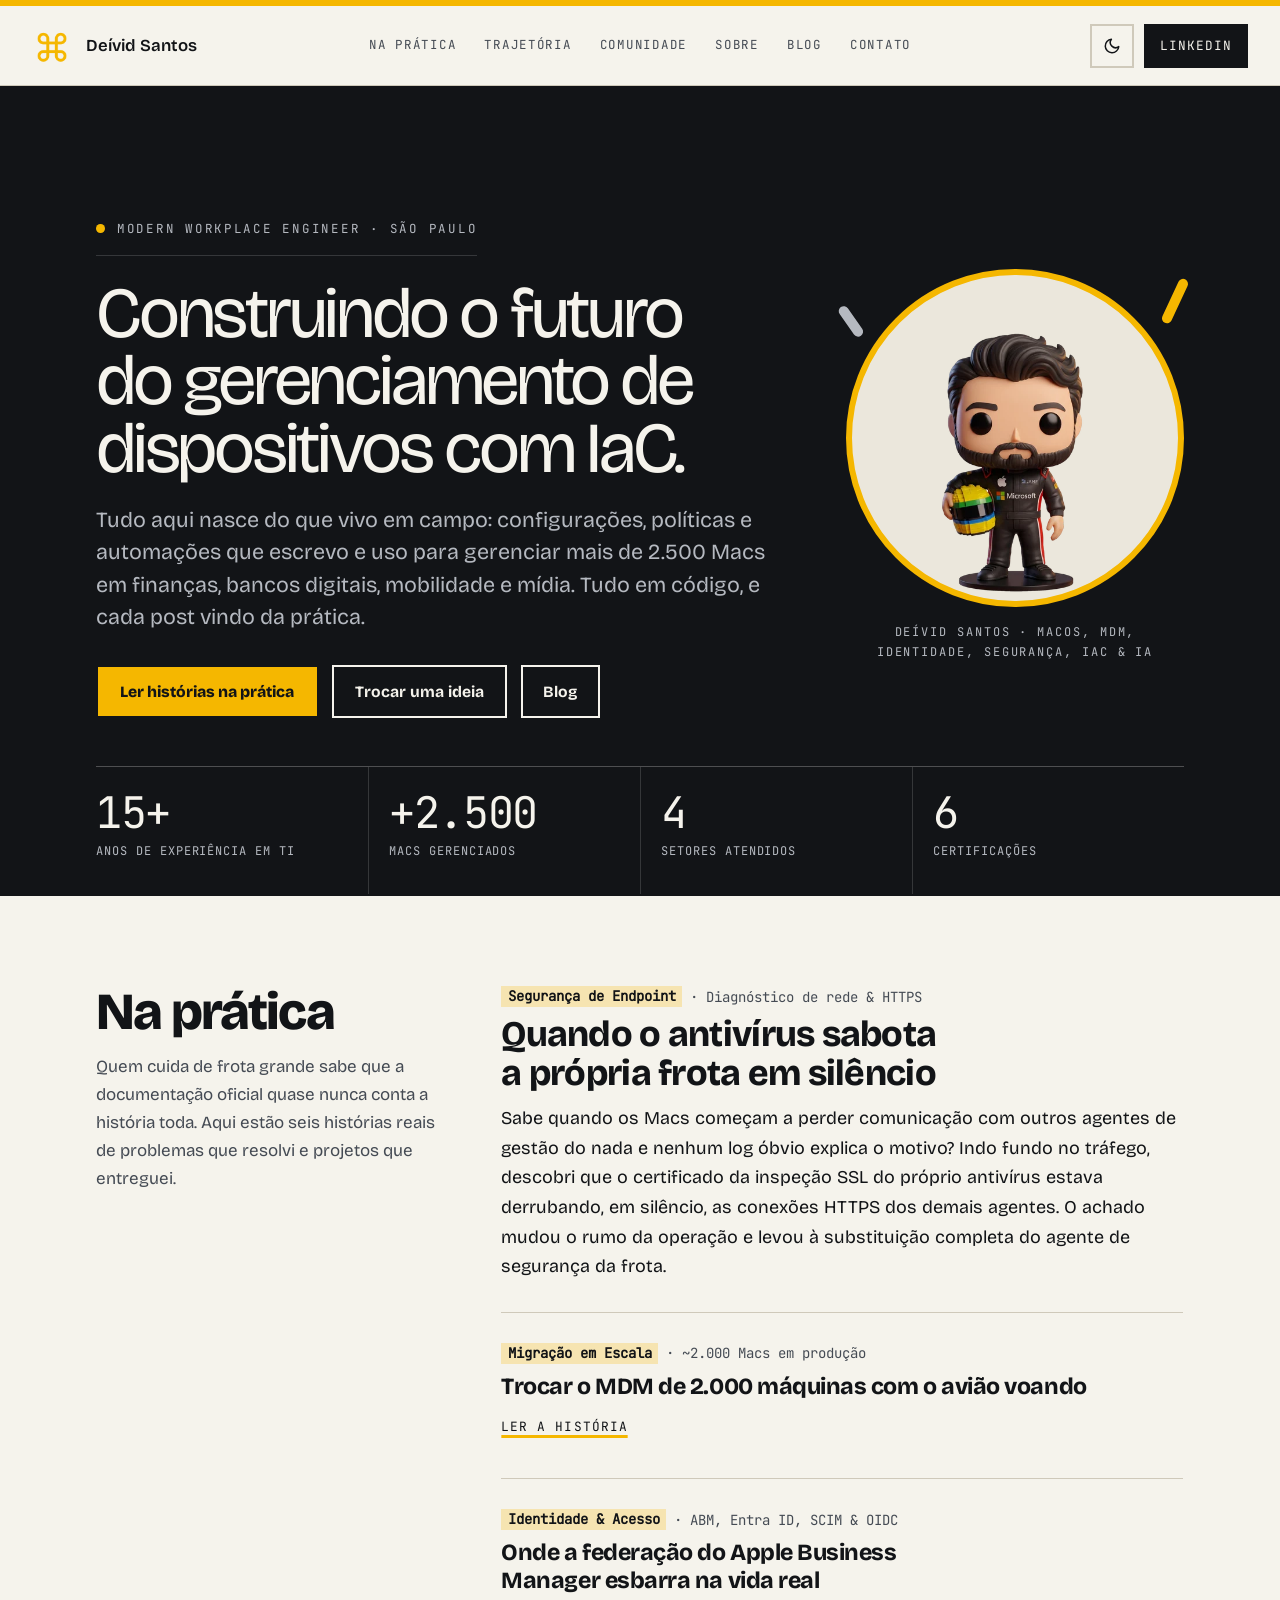
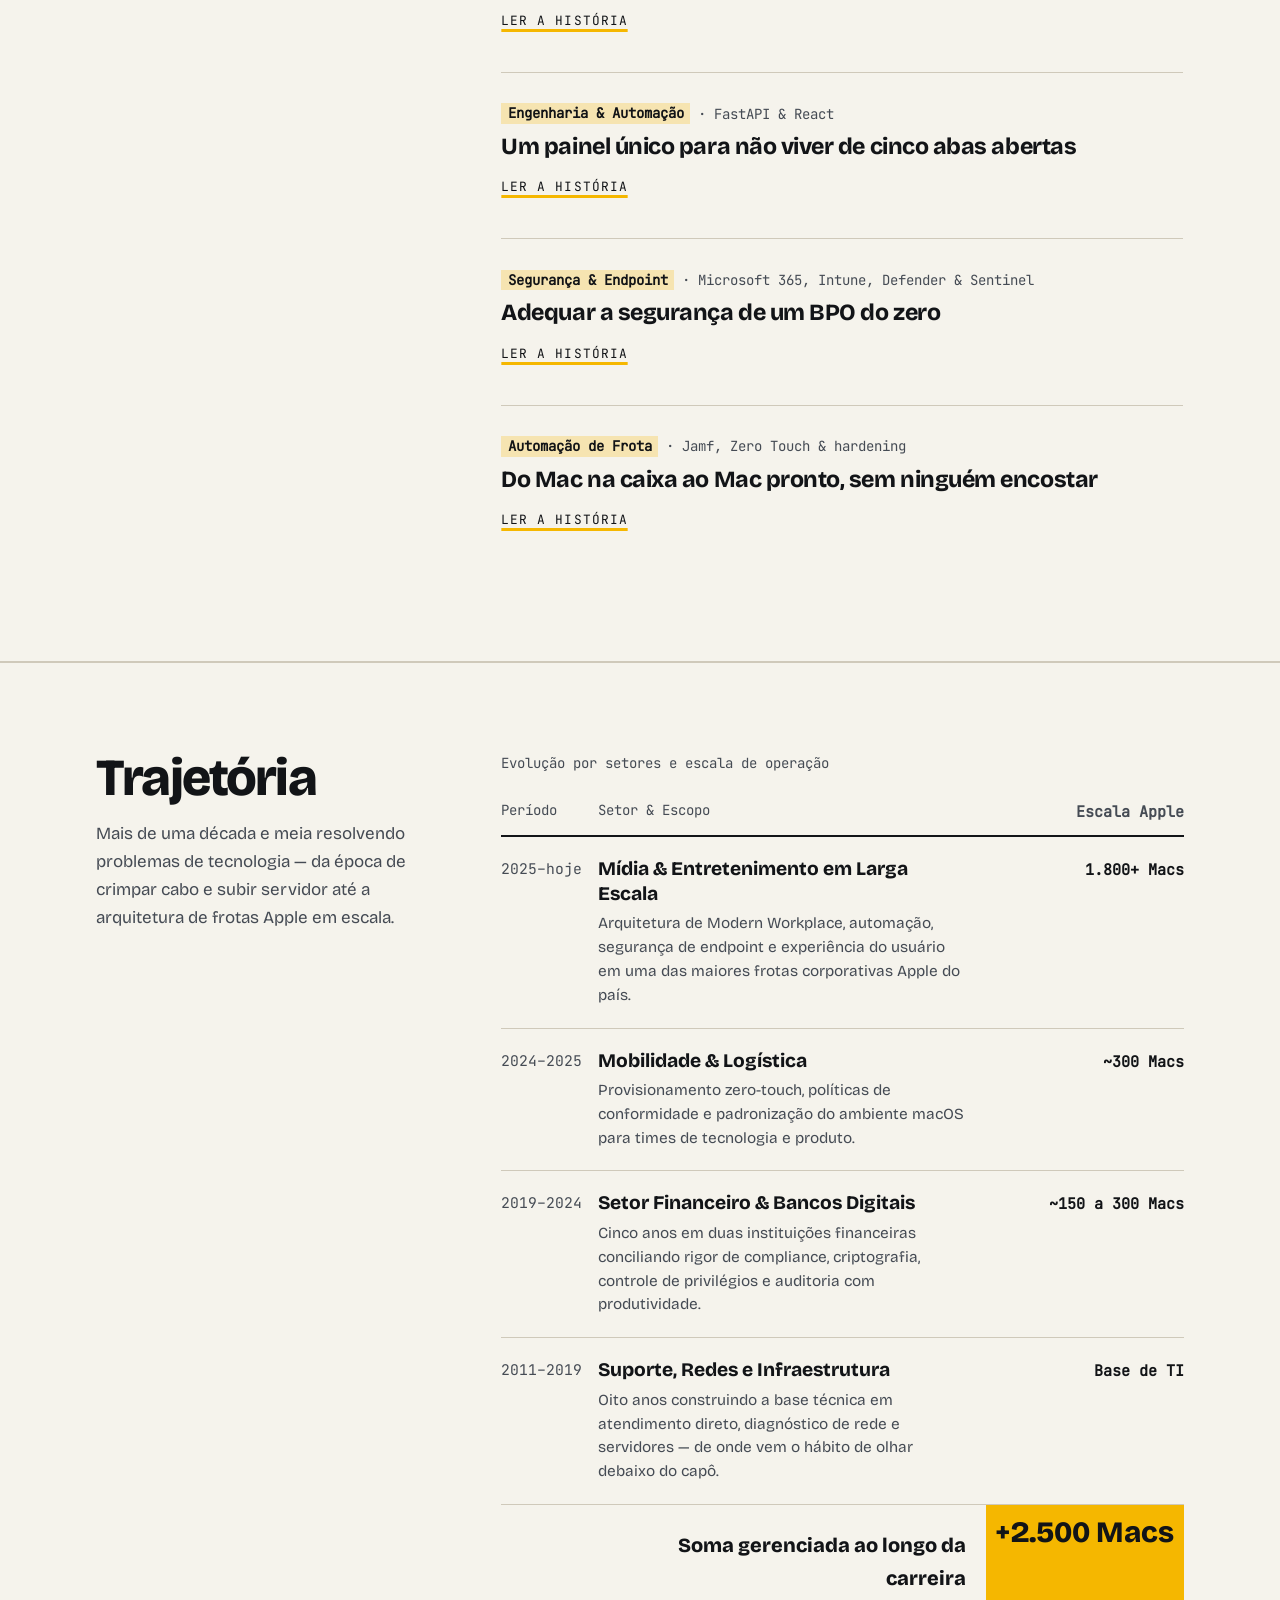
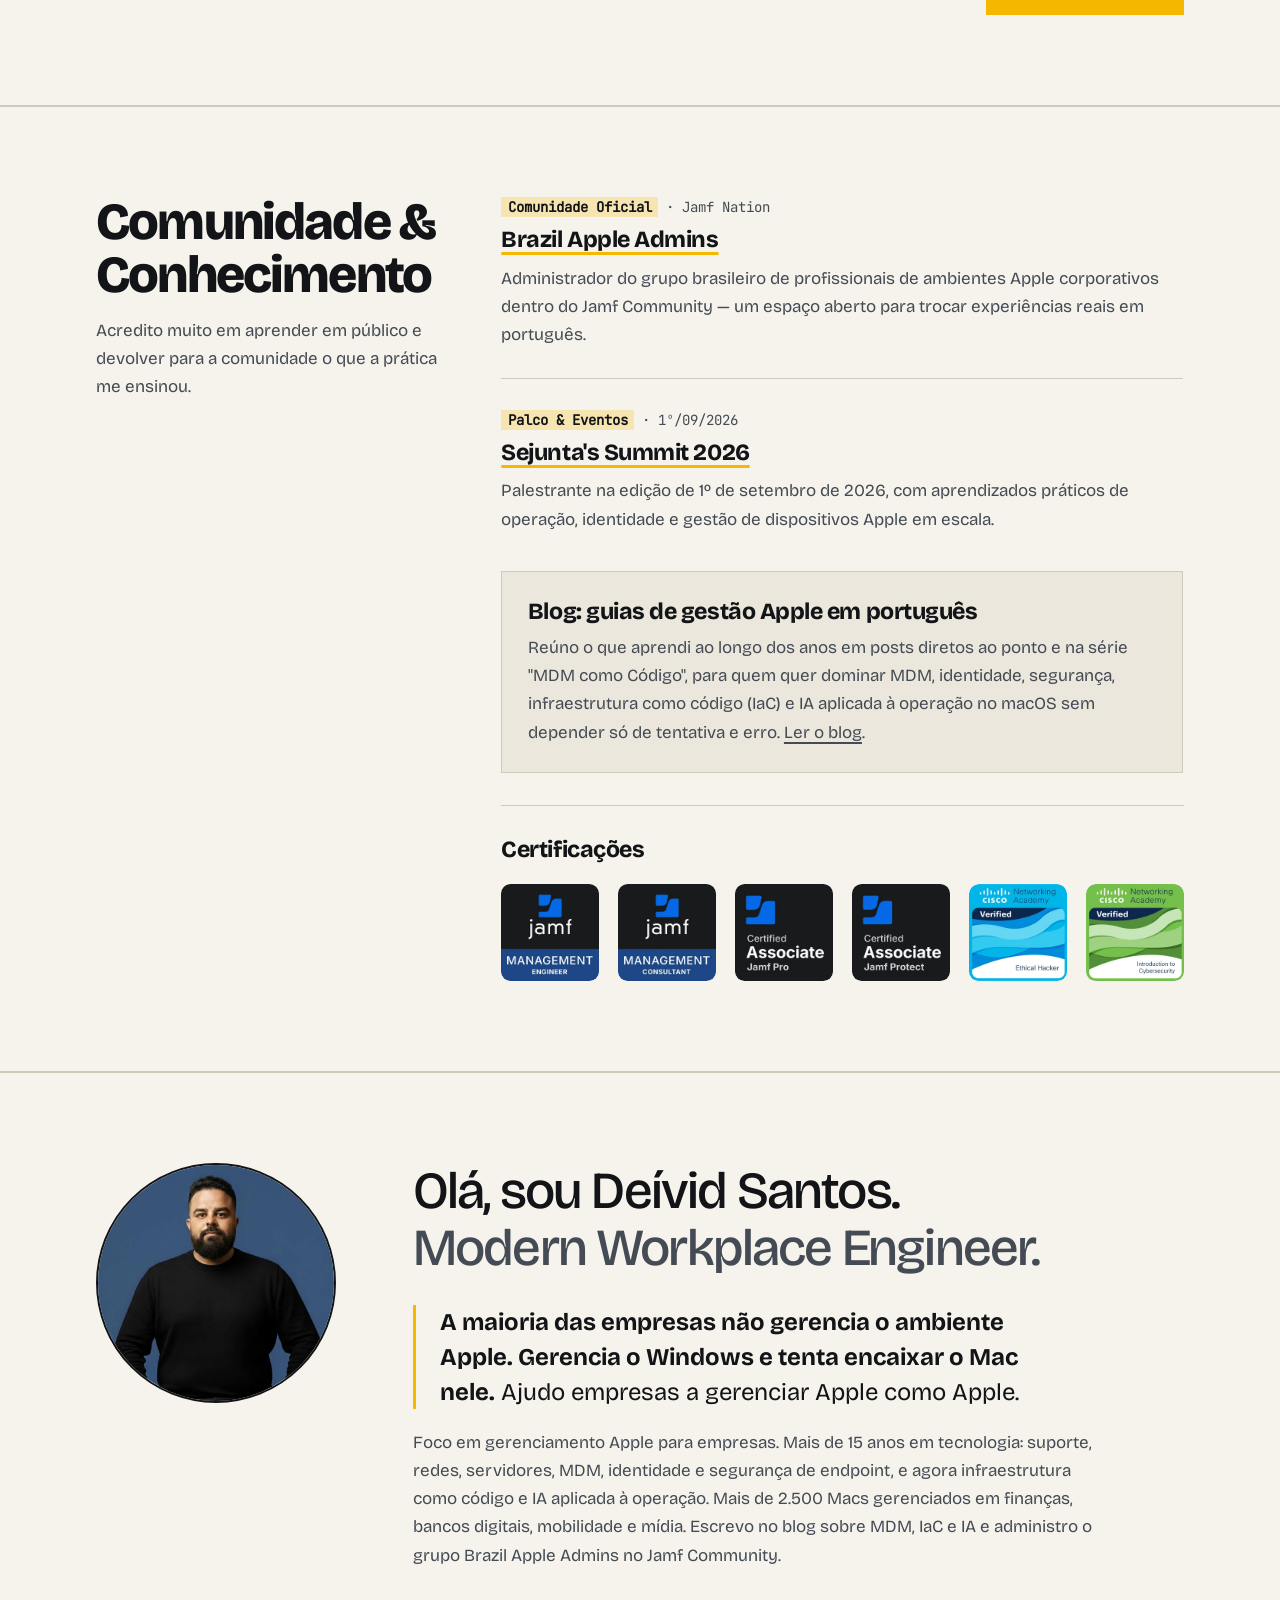
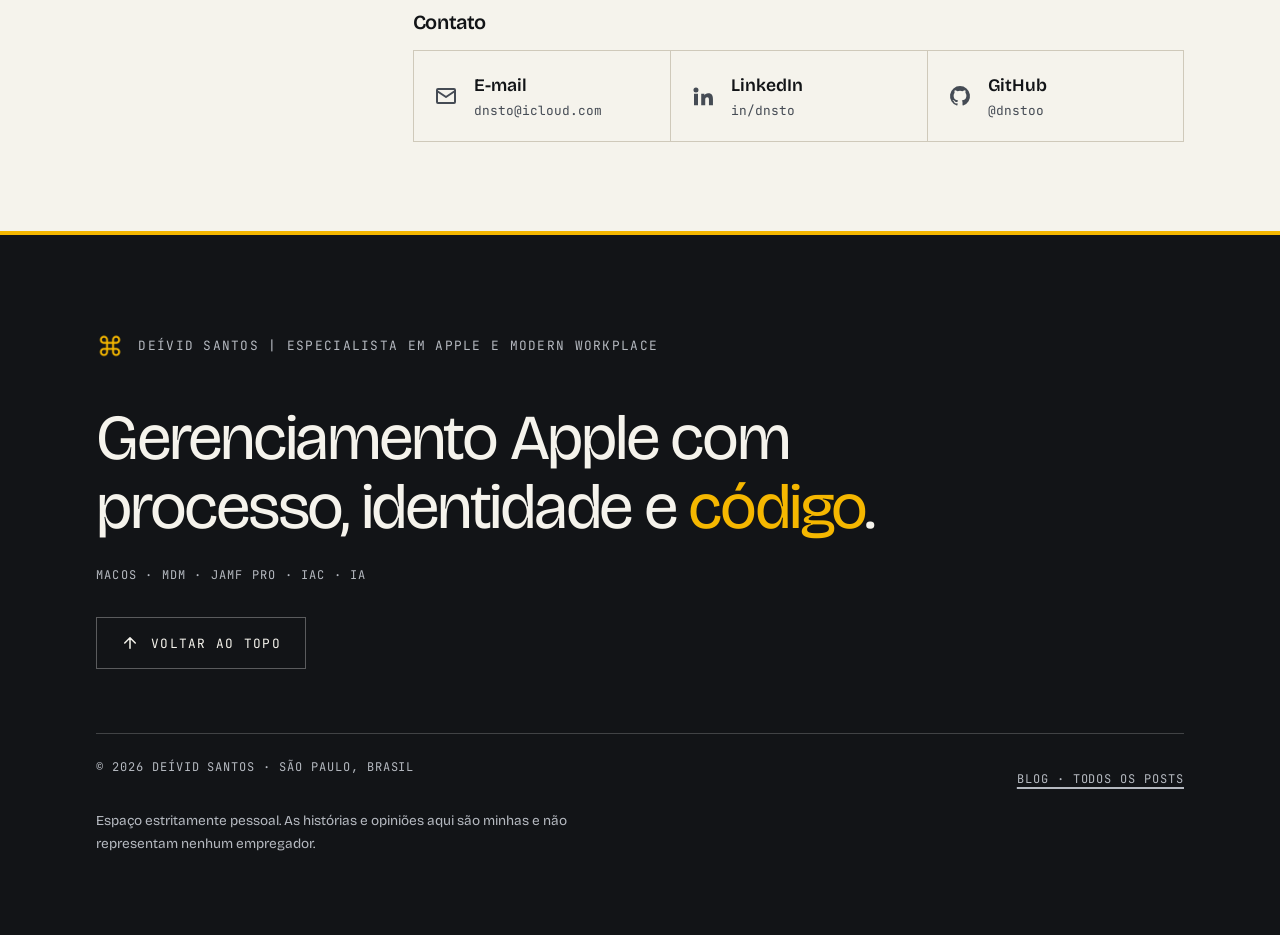
==== commit 67ce6f36: "Refina hero, recolhe relatos, ajusta mobile e adiciona seção Contato Resolve os 5 problemas da críti" ====
--- a/index.html
+++ b/index.html
@@ -139,31 +139,31 @@
         <article class="relato">
           <p class="relato-meta"><span>Migração em Escala</span> · ~2.000 Macs em produção</p>
           <h3>Trocar o MDM de 2.000 máquinas com o avião voando</h3>
-          <p>Migrar uma frota inteira do Microsoft Intune para o Jamf Pro sem travar o trabalho das pessoas exigiu dividir a operação em cinco ondas planejadas, com janelas de adiamento para cada usuário escolher a melhor hora. Para não voar às cegas, escrevi um script em Python que cruzava o inventário com o progresso das equipes do início ao fim.</p>
+          <details class="relato-mais"><summary>Ler a história</summary><p>Migrar uma frota inteira do Microsoft Intune para o Jamf Pro sem travar o trabalho das pessoas exigiu dividir a operação em cinco ondas planejadas, com janelas de adiamento para cada usuário escolher a melhor hora. Para não voar às cegas, escrevi um script em Python que cruzava o inventário com o progresso das equipes do início ao fim.</p></details>
         </article>
 
         <article class="relato">
           <p class="relato-meta"><span>Identidade &amp; Acesso</span> · ABM, Entra ID, SCIM &amp; OIDC</p>
           <h3>Onde a federação do Apple Business Manager esbarra na vida real</h3>
-          <p>Unificar a identidade da frota conectando o Apple Business Manager ao Entra ID via SCIM e o Jamf Connect via OIDC resolve a vida do usuário final, mas traz uma pegadinha importante: as funções <em>Administrator</em> e <em>People Manager</em> do ABM simplesmente não federam. Foi preciso desenhar uma arquitetura própria de acesso administrativo e governança para fechar essa ponta com segurança.</p>
+          <details class="relato-mais"><summary>Ler a história</summary><p>Unificar a identidade da frota conectando o Apple Business Manager ao Entra ID via SCIM e o Jamf Connect via OIDC resolve a vida do usuário final, mas traz uma pegadinha importante: as funções <em>Administrator</em> e <em>People Manager</em> do ABM simplesmente não federam. Foi preciso desenhar uma arquitetura própria de acesso administrativo e governança para fechar essa ponta com segurança.</p></details>
         </article>
 
         <article class="relato">
           <p class="relato-meta"><span>Engenharia &amp; Automação</span> · FastAPI &amp; React</p>
           <h3>Um painel único para não viver de cinco abas abertas</h3>
-          <p>Em operações grandes, os dados costumam ficar espalhados entre MDM, diretório de identidade, portal da Apple e console de antivírus. Para acabar com a colcha de retalhos, construí em FastAPI e React um portal interno unificado que cruza Jamf, Intune, ABM, Entra ID e segurança de endpoint num lugar só, tratando relatórios como código.</p>
+          <details class="relato-mais"><summary>Ler a história</summary><p>Em operações grandes, os dados costumam ficar espalhados entre MDM, diretório de identidade, portal da Apple e console de antivírus. Para acabar com a colcha de retalhos, construí em FastAPI e React um portal interno unificado que cruza Jamf, Intune, ABM, Entra ID e segurança de endpoint num lugar só, tratando relatórios como código.</p></details>
         </article>
 
         <article class="relato">
           <p class="relato-meta"><span>Segurança &amp; Endpoint</span> · Microsoft 365, Intune, Defender &amp; Sentinel</p>
           <h3>Adequar a segurança de um BPO do zero</h3>
-          <p>Numa empresa de outsourcing de processos, estruturei o ambiente inteiro: Microsoft 365 e Teams para colaboração, dispositivos provisionados com Intune e Autopilot, Defender como antivírus e Sentinel como SIEM para monitorar ameaças de forma proativa sobre dados de terceiros.</p>
+          <details class="relato-mais"><summary>Ler a história</summary><p>Numa empresa de outsourcing de processos, estruturei o ambiente inteiro: Microsoft 365 e Teams para colaboração, dispositivos provisionados com Intune e Autopilot, Defender como antivírus e Sentinel como SIEM para monitorar ameaças de forma proativa sobre dados de terceiros.</p></details>
         </article>
 
         <article class="relato">
           <p class="relato-meta"><span>Automação de Frota</span> · Jamf, Zero Touch &amp; hardening</p>
           <h3>Do Mac na caixa ao Mac pronto, sem ninguém encostar</h3>
-          <p>Num banco digital, implantei o Jamf com Zero Touch Deployment, repositório de apps homologados, patches e atualizações do macOS automáticos e hardening de postura. O resultado foi um ambiente seguro e atualizado, com mais de 400 horas de trabalho manual a menos.</p>
+          <details class="relato-mais"><summary>Ler a história</summary><p>Num banco digital, implantei o Jamf com Zero Touch Deployment, repositório de apps homologados, patches e atualizações do macOS automáticos e hardening de postura. O resultado foi um ambiente seguro e atualizado, com mais de 400 horas de trabalho manual a menos.</p></details>
         </article>
       </div>
     </div>
@@ -247,9 +247,9 @@
         </article>
 
         <article class="relato">
-          <p class="relato-meta"><span>Palco &amp; Eventos</span> · Edição 2026</p>
-          <h3>Sejunta's Summit 2026</h3>
-          <p>Palestrante confirmado na edição de 2026, levando aprendizados práticos de operação, identidade e gestão de dispositivos Apple em escala.</p>
+          <p class="relato-meta"><span>Palco &amp; Eventos</span> · 1º/09/2026</p>
+          <h3><a href="https://www.linkedin.com/posts/sejunta_sejunta-summit-2026-activity-7500681398933057536-GsPf">Sejunta's Summit 2026</a></h3>
+          <p>Palestrante na edição de 1º de setembro de 2026, com aprendizados práticos de operação, identidade e gestão de dispositivos Apple em escala.</p>
         </article>
 
         <aside class="nota-ensino" aria-label="Blog">
@@ -285,7 +285,9 @@
         <blockquote class="sobre-destaque"><p><strong>A maioria das empresas não gerencia o ambiente Apple. Gerencia o Windows e tenta encaixar o Mac nele.</strong> Ajudo empresas a gerenciar Apple como Apple.</p></blockquote>
         <p>Foco em gerenciamento Apple para empresas. Mais de 15 anos em tecnologia: suporte, redes, servidores, MDM, identidade e segurança de endpoint, e agora infraestrutura como código e IA aplicada à operação. Mais de 2.500 Macs gerenciados em finanças, bancos digitais, mobilidade e mídia. Escrevo no blog sobre MDM, IaC e IA e administro o grupo Brazil Apple Admins no Jamf Community.</p>
 
-        <ul class="canais" id="contato" aria-label="Contatos">
+        <div id="contato" class="contato">
+        <h3 class="contato-titulo">Contato</h3>
+        <ul class="canais" aria-label="Contatos">
           <li>
             <a href="mailto:dnsto@icloud.com">
               <svg width="24" height="24" viewBox="0 0 24 24" fill="none" stroke="currentColor" stroke-width="2" stroke-linecap="round" stroke-linejoin="round" aria-hidden="true"><rect x="3" y="5" width="18" height="14" rx="1"></rect><path d="m3 7 9 6 9-6"></path></svg>
@@ -308,6 +310,7 @@
             </a>
           </li>
         </ul>
+        </div>
       </div>
       </div>
 
--- a/style.css
+++ b/style.css
@@ -192,6 +192,7 @@
   display: inline-flex;
   align-items: center;
   min-height: 2.75rem;
+  min-width: 2.75rem;
   text-decoration: none;
 }
 
@@ -210,7 +211,7 @@
 .marca-cargo {
   margin-left: 0.85rem;
   font-family: var(--fonte-dados);
-  font-size: 0.7rem;
+  font-size: 0.75rem;
   letter-spacing: 0.16em;
   text-transform: uppercase;
   color: var(--tinta-suave);
@@ -291,8 +292,9 @@
 }
 
 .barra li a {
-  display: inline-block;
-  padding-block: 0.4rem;
+  display: inline-flex;
+  align-items: center;
+  min-height: 2.75rem;
   font-family: var(--fonte-dados);
   font-size: 0.78rem;
   letter-spacing: 0.14em;
@@ -469,7 +471,7 @@
 .hero-escuro {
   background: var(--noite);
   color: var(--sobre-noite);
-  padding-block: clamp(3rem, 7vw, 5.5rem) 0;
+  padding-block: clamp(2.5rem, 5vw, 4rem) 0;
   border-bottom: 2px solid var(--linha-forte);
 }
 
@@ -510,12 +512,12 @@
 .hero-escuro h1 {
   margin-top: 1.5rem;
   font-size: clamp(2.75rem, 5.6vw, 4.5rem);
-  font-weight: 300;
+  font-weight: 400;
   letter-spacing: -0.045em;
 }
 
 .hero-escuro .retrato figcaption {
-  font-size: 0.7rem;
+  font-size: 0.75rem;
   letter-spacing: 0.16em;
   text-transform: uppercase;
 }
@@ -534,7 +536,7 @@
 .ficha {
   display: grid;
   grid-template-columns: repeat(4, minmax(0, 1fr));
-  margin-top: clamp(2.5rem, 6vw, 4.5rem);
+  margin-top: clamp(2rem, 4vw, 3rem);
   border-top: 1px solid rgb(255 255 255 / 0.25);
 }
 
@@ -553,7 +555,7 @@
 
 .ficha dd {
   font-family: var(--fonte-dados);
-  font-size: clamp(2.25rem, 5vw, 3.75rem);
+  font-size: clamp(1.9rem, 3.4vw, 2.75rem);
   line-height: 1;
   letter-spacing: -0.03em;
 }
@@ -643,6 +645,29 @@
 .relato p:not(.relato-meta) {
   margin-top: 0.65rem;
   color: var(--tinta-suave);
+}
+
+.relato-mais summary {
+  display: inline-flex;
+  align-items: center;
+  min-height: 2.75rem;
+  margin-top: 0.25rem;
+  font-family: var(--fonte-dados);
+  font-size: 0.8rem;
+  letter-spacing: 0.08em;
+  text-transform: uppercase;
+  color: var(--tinta);
+  cursor: pointer;
+  text-decoration: underline;
+  text-decoration-color: var(--amarelo);
+  text-decoration-thickness: 3px;
+  text-underline-offset: 4px;
+}
+
+.relato-mais summary:hover {
+  background: var(--amarelo);
+  color: var(--tinta-sobre-amarelo);
+  text-decoration: none;
 }
 
 .relato h3 a {
@@ -873,10 +898,20 @@
   border-bottom: 0;
 }
 
+.contato {
+  margin-top: 2.5rem;
+  scroll-margin-top: 1.5rem;
+}
+
+.contato-titulo {
+  font-size: 1.25rem;
+  font-weight: 600;
+}
+
 .canais {
   display: grid;
   grid-template-columns: repeat(3, minmax(0, 1fr));
-  margin: 2.5rem 0 0;
+  margin: 1rem 0 0;
   padding: 0;
   list-style: none;
   border: 1px solid var(--linha);
@@ -1023,7 +1058,7 @@
   position: fixed;
   inset: auto 0 0 0;
   z-index: 20;
-  min-height: 2.9rem;
+  min-height: 2.75rem;
   padding: 0.65rem 1rem;
   display: flex;
   justify-content: center;
@@ -1186,7 +1221,8 @@
   }
 
   .selos {
-    gap: 0.4rem;
+    grid-template-columns: repeat(3, minmax(0, 1fr));
+    gap: 0.75rem;
     max-width: none;
   }
 
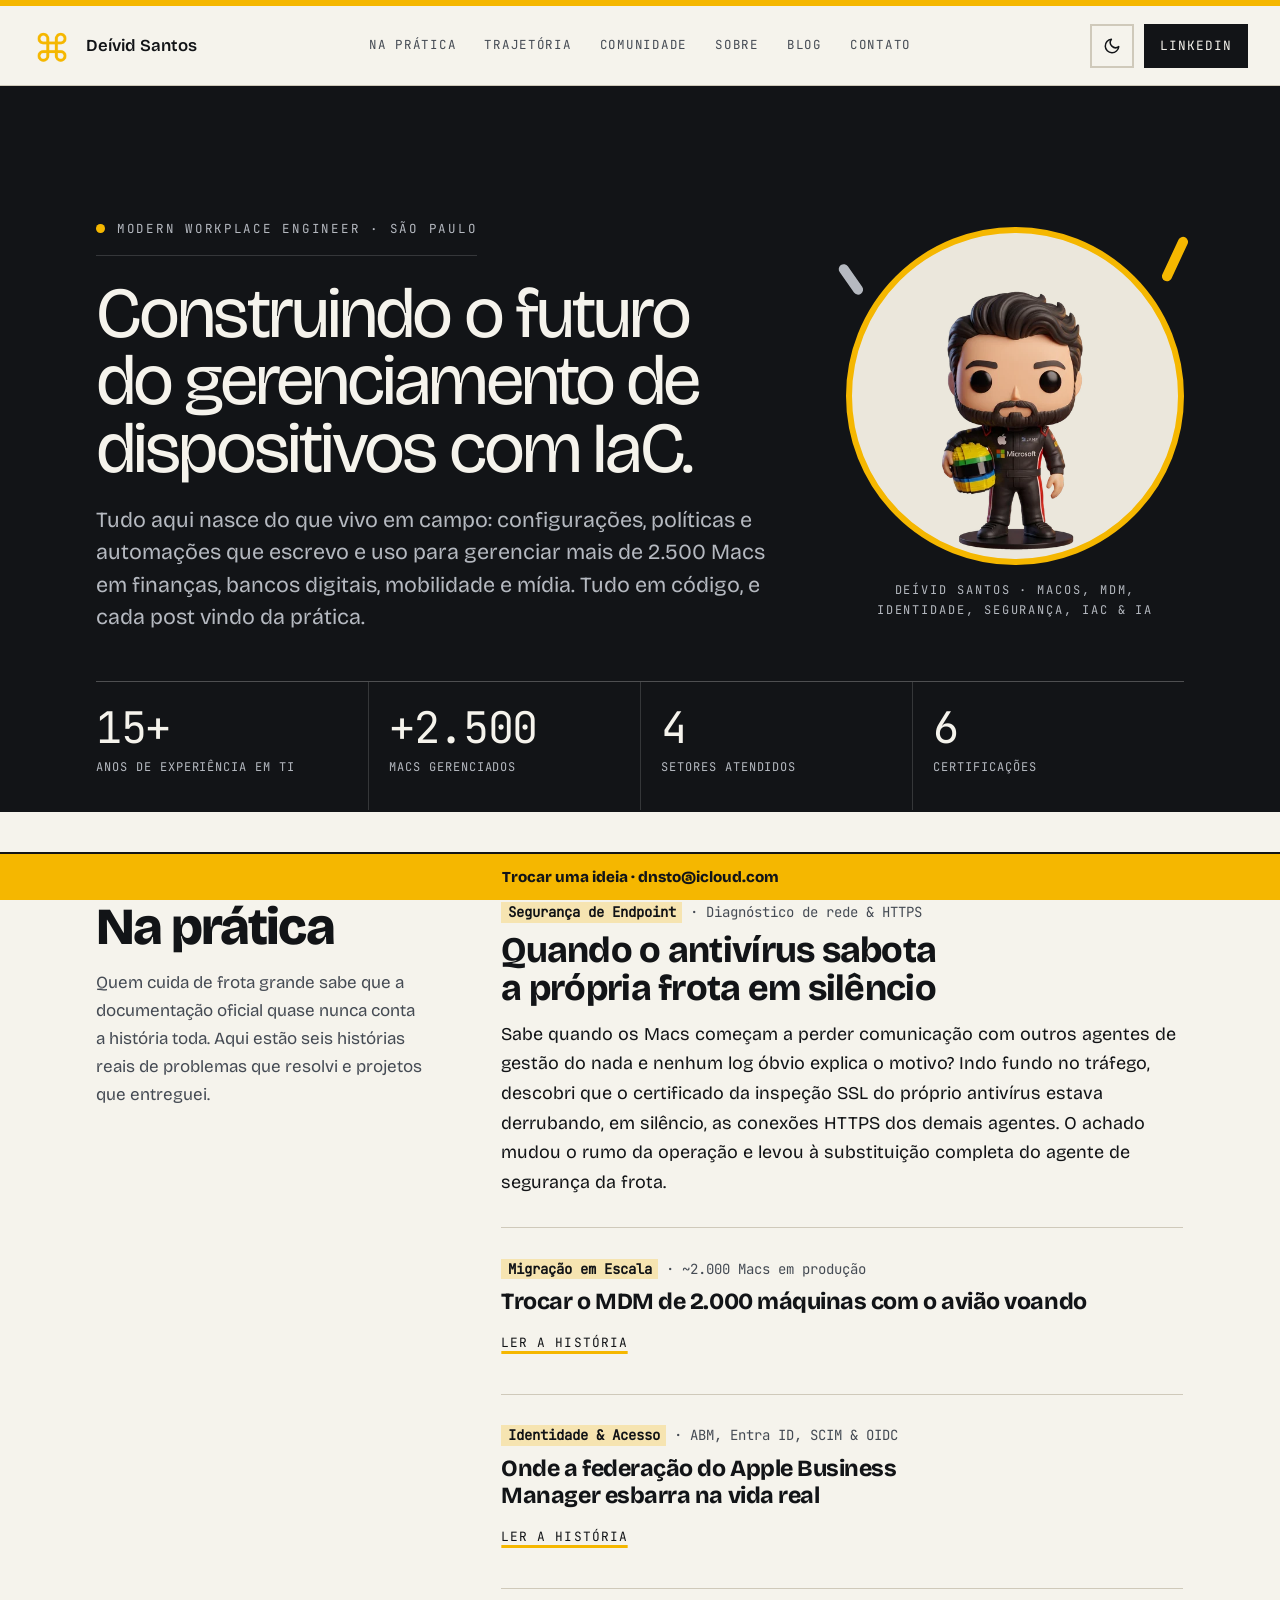
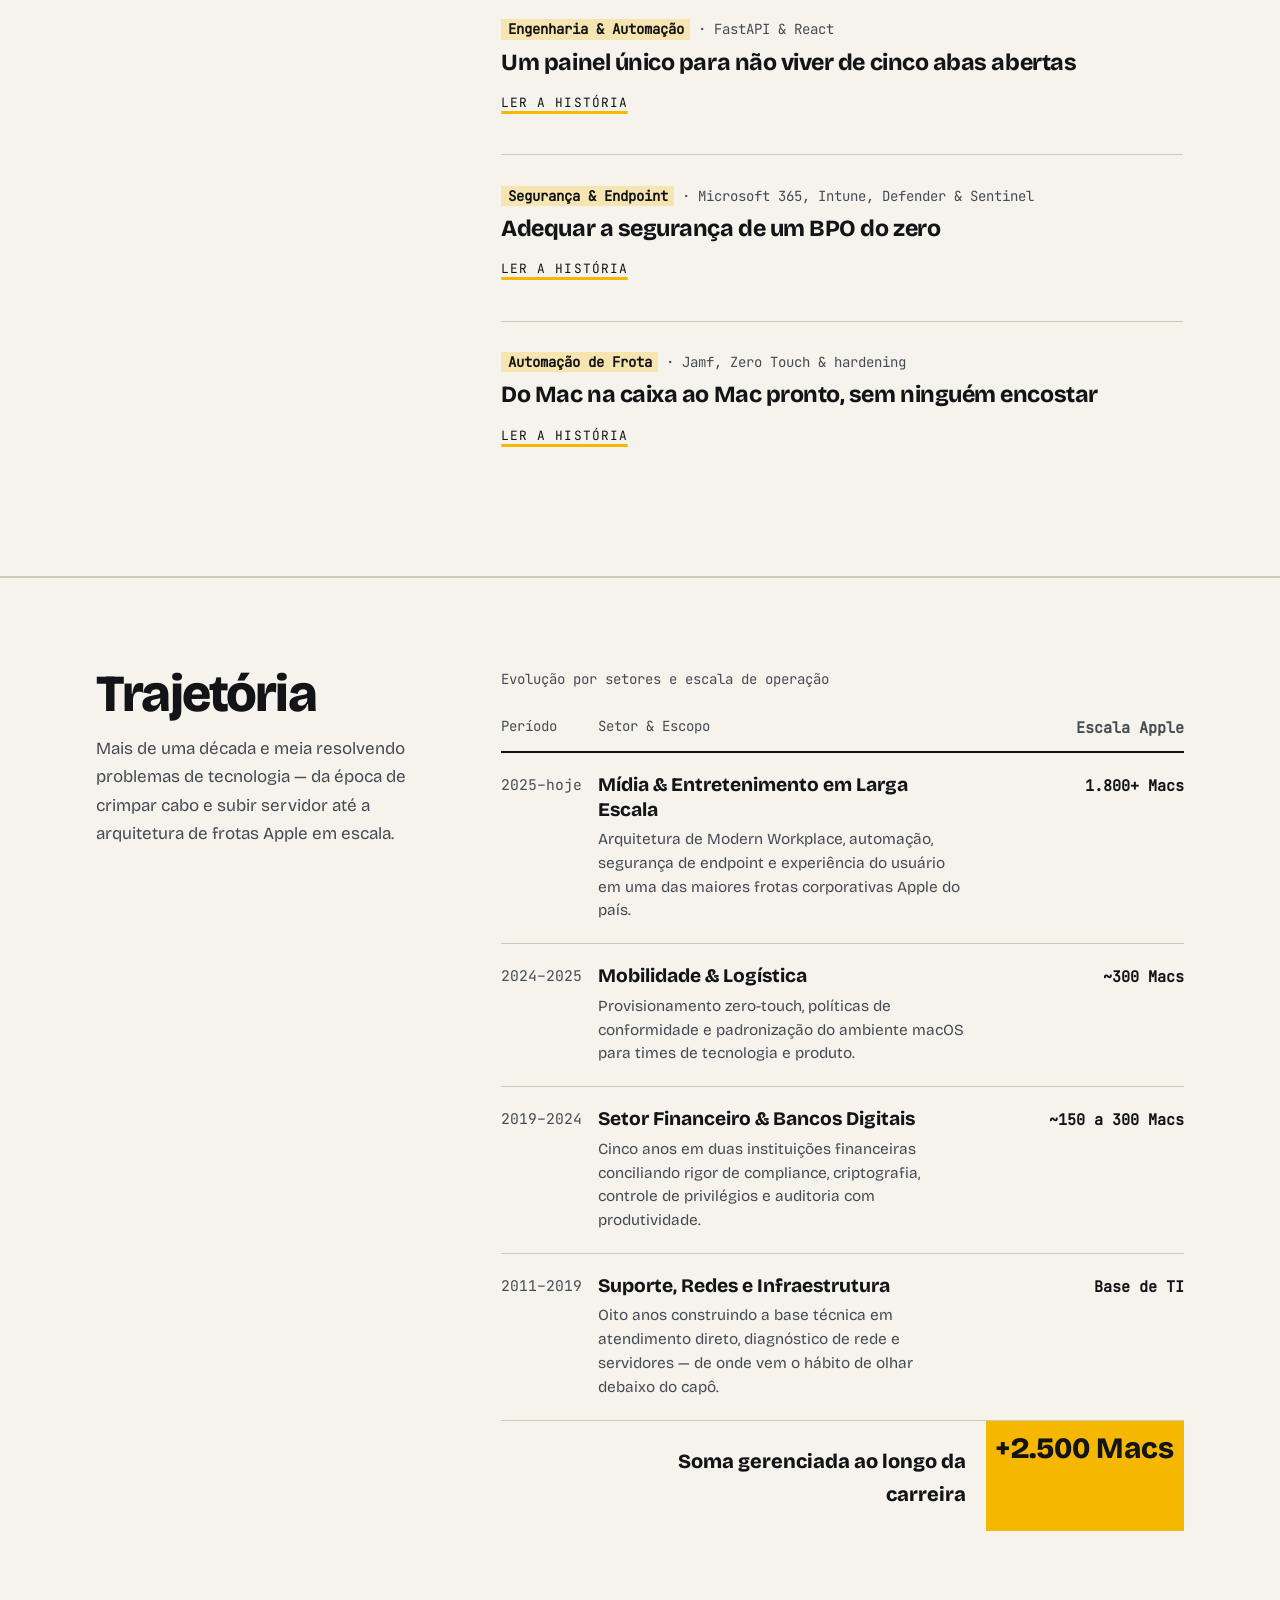
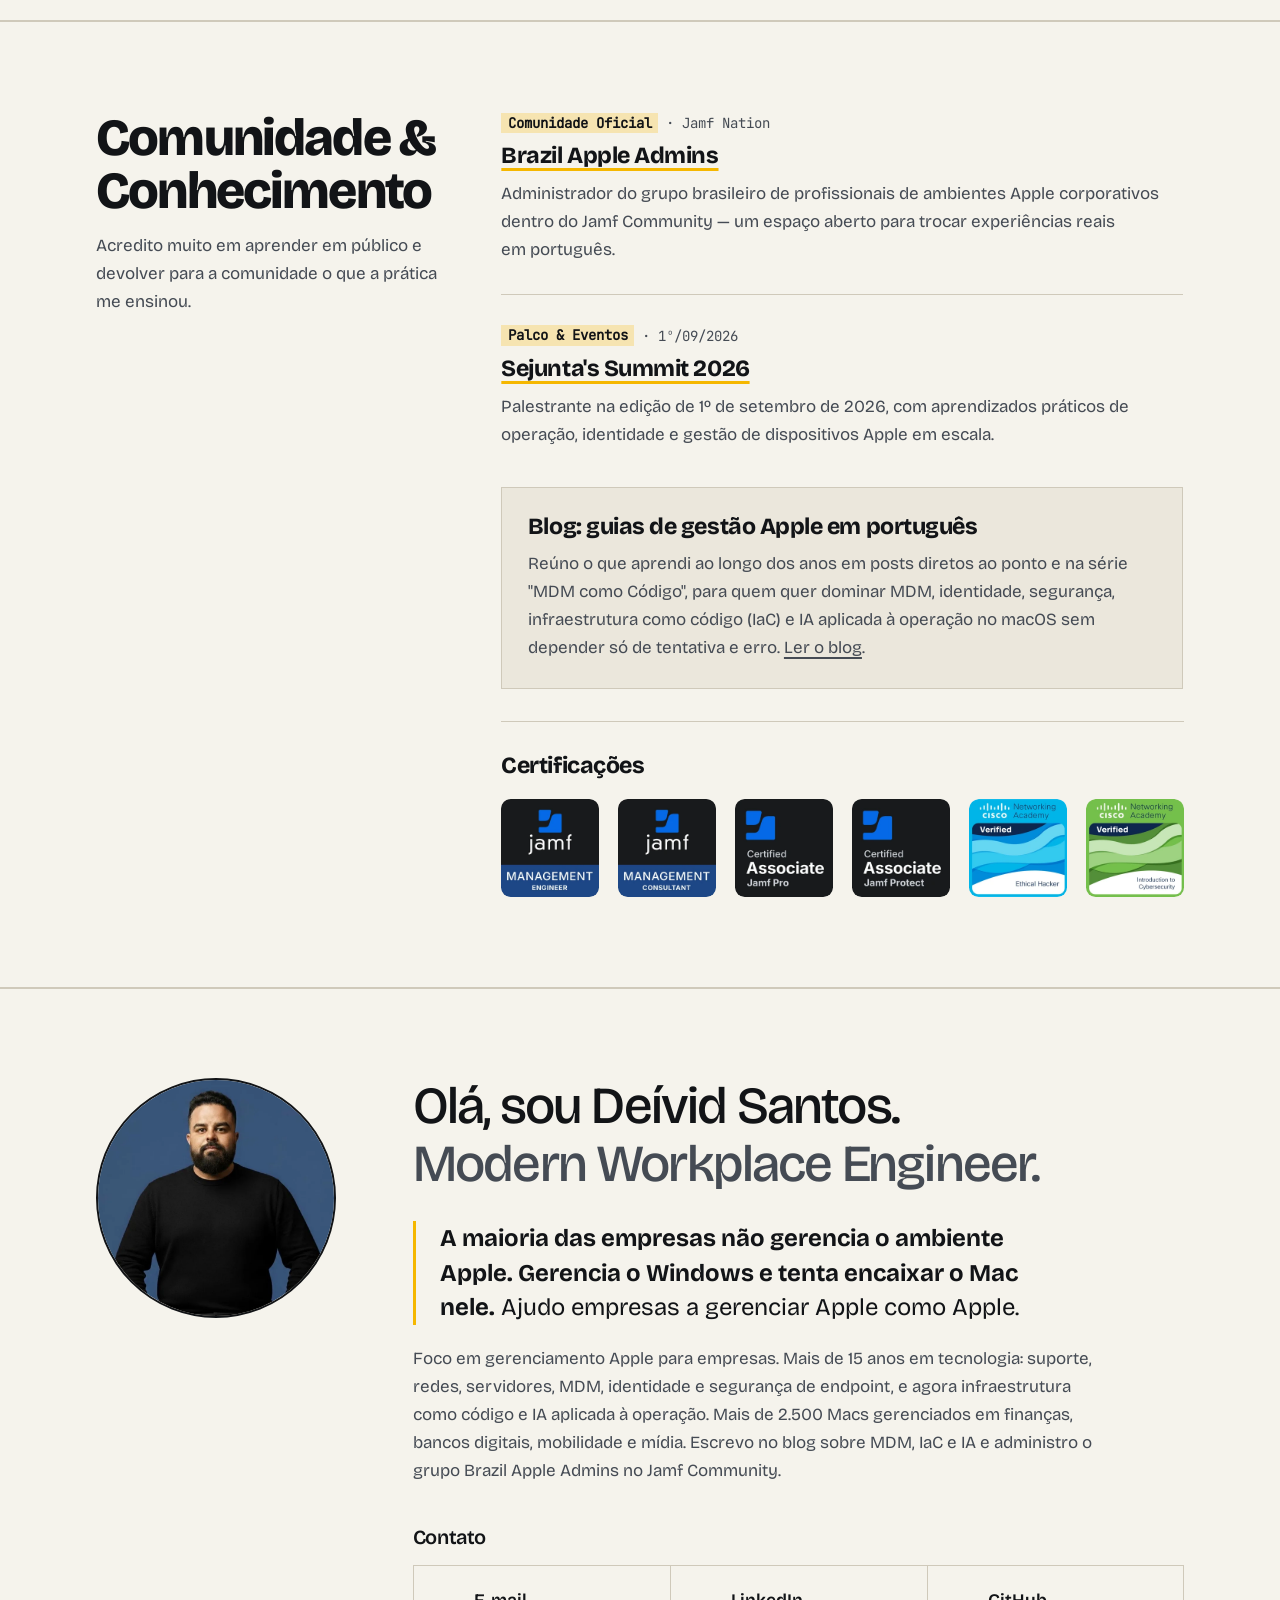
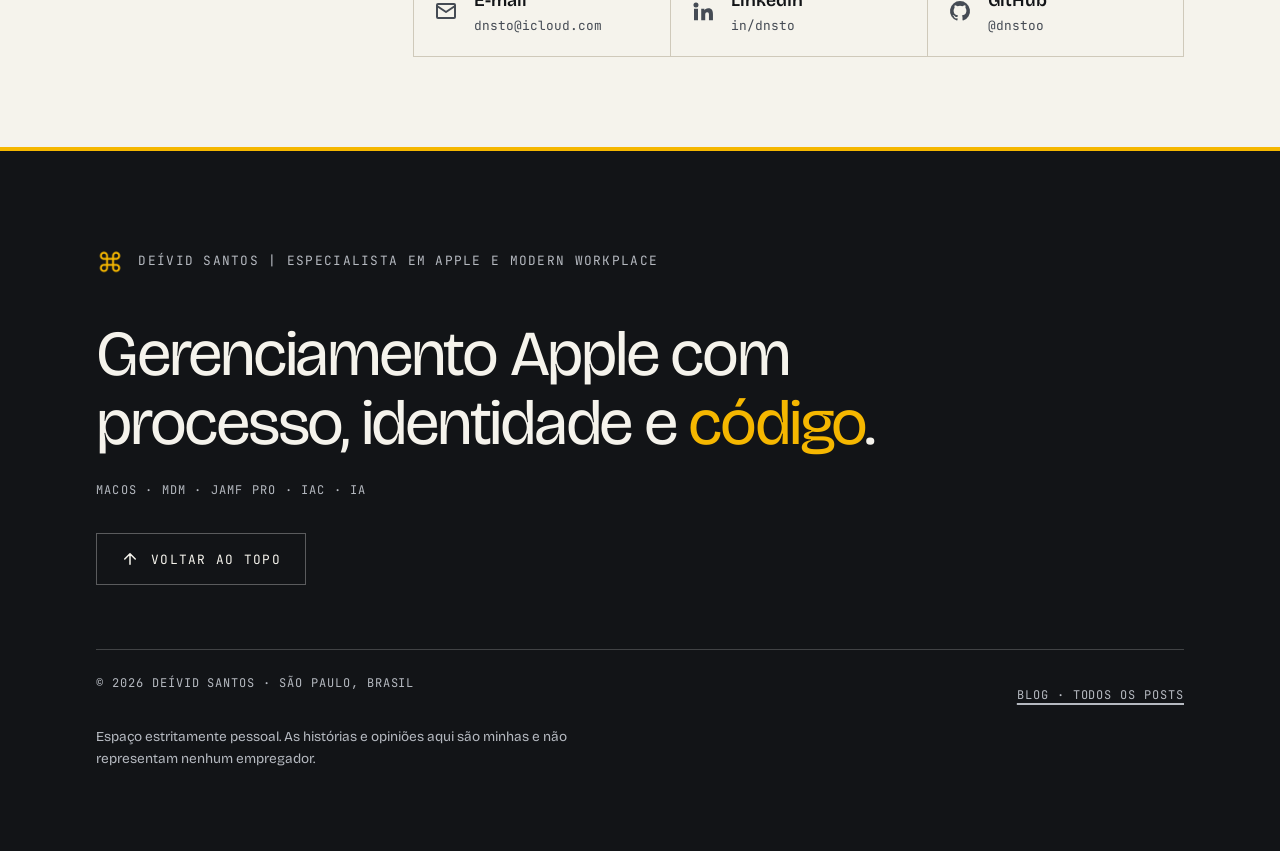
==== commit 5b838e47: "Remove botões de ação do hero do site Co-Authored-By: Claude Sonnet 5.5 <noreply@anthropic.com>" ====
--- a/index.html
+++ b/index.html
@@ -84,12 +84,6 @@
         <p class="cargo">Modern Workplace Engineer · São Paulo</p>
         <h1>Construindo o futuro do gerenciamento de dispositivos com IaC.</h1>
         <p class="sub">Tudo aqui nasce do que vivo em campo: configurações, políticas e automações que escrevo e uso para gerenciar mais de 2.500 Macs em finanças, bancos digitais, mobilidade e mídia. Tudo em código, e cada post vindo da prática.</p>
-
-        <div class="acoes">
-          <a class="botao-primario" href="#pratica">Ler histórias na prática</a>
-          <a class="botao-secundario" href="#contato">Trocar uma ideia</a>
-          <a class="botao-secundario" href="https://blog.deividsantos.com.br">Blog</a>
-        </div>
       </div>
 
       <figure class="retrato">
--- a/style.css
+++ b/style.css
@@ -513,7 +513,8 @@
   margin-top: 1.5rem;
   font-size: clamp(2.75rem, 5.6vw, 4.5rem);
   font-weight: 400;
-  letter-spacing: -0.045em;
+  letter-spacing: -0.04em;
+  text-wrap: balance;
 }
 
 .hero-escuro .retrato figcaption {
@@ -1293,3 +1294,17 @@
     font-size: 1.5rem;
   }
 }
+
+/* Texto corrido sem palavra solta na última linha */
+p {
+  text-wrap: pretty;
+}
+
+/* Celular: cargo em uma linha */
+@media (max-width: 40rem) {
+  .hero-escuro .cargo {
+    gap: 0.6rem;
+    font-size: 0.7rem;
+    letter-spacing: 0.1em;
+  }
+}
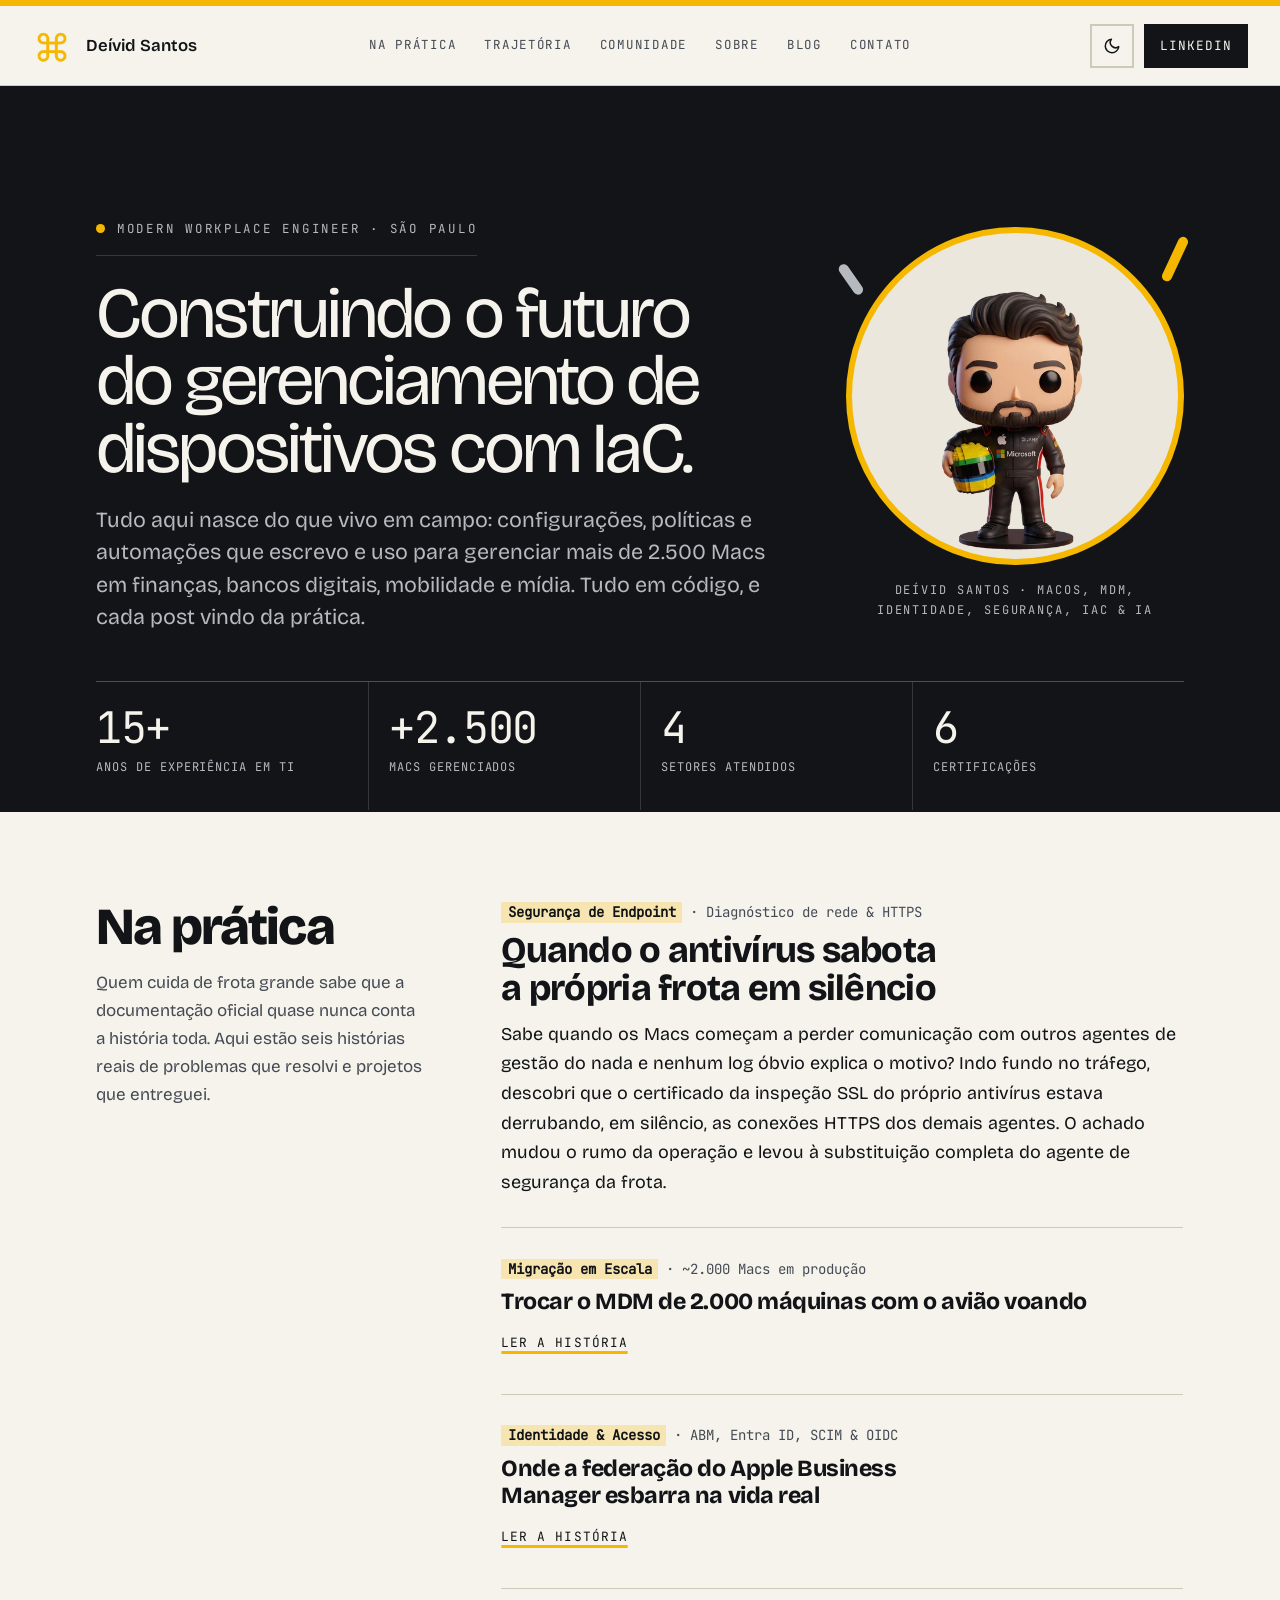
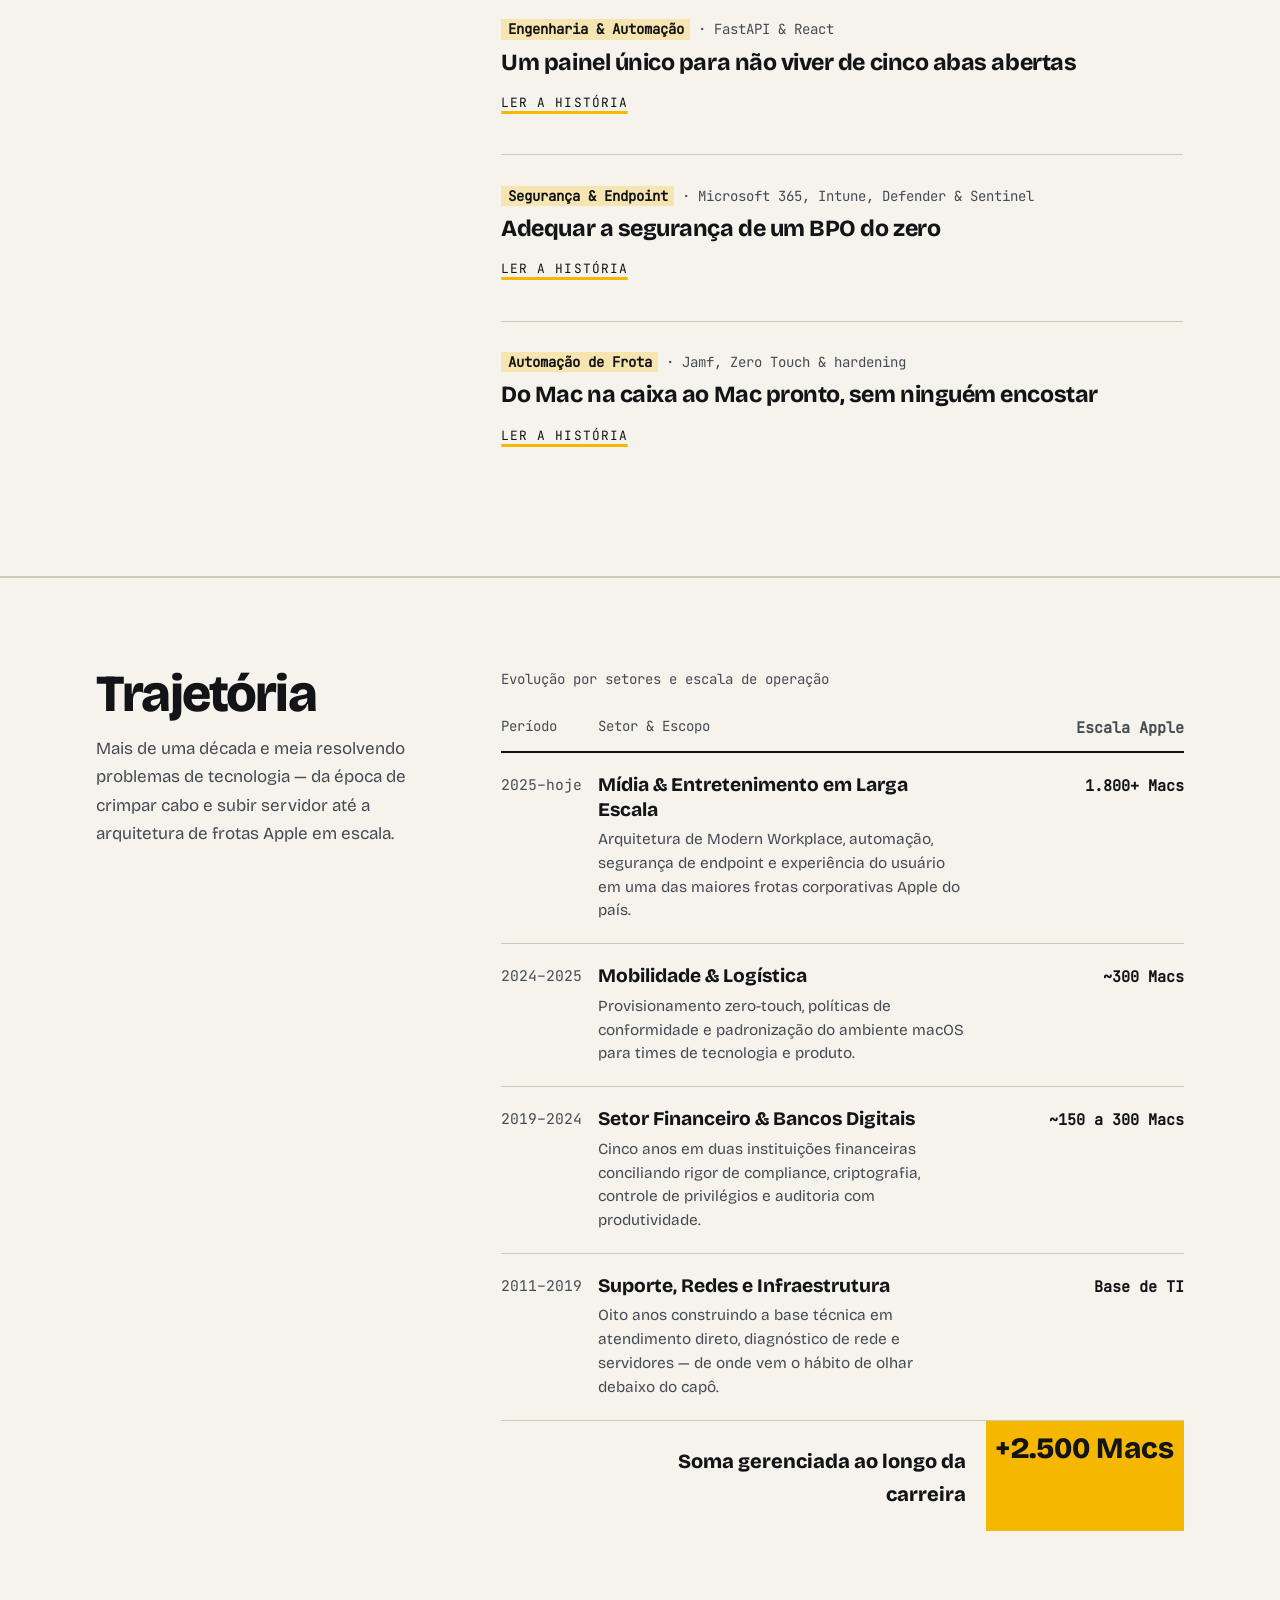
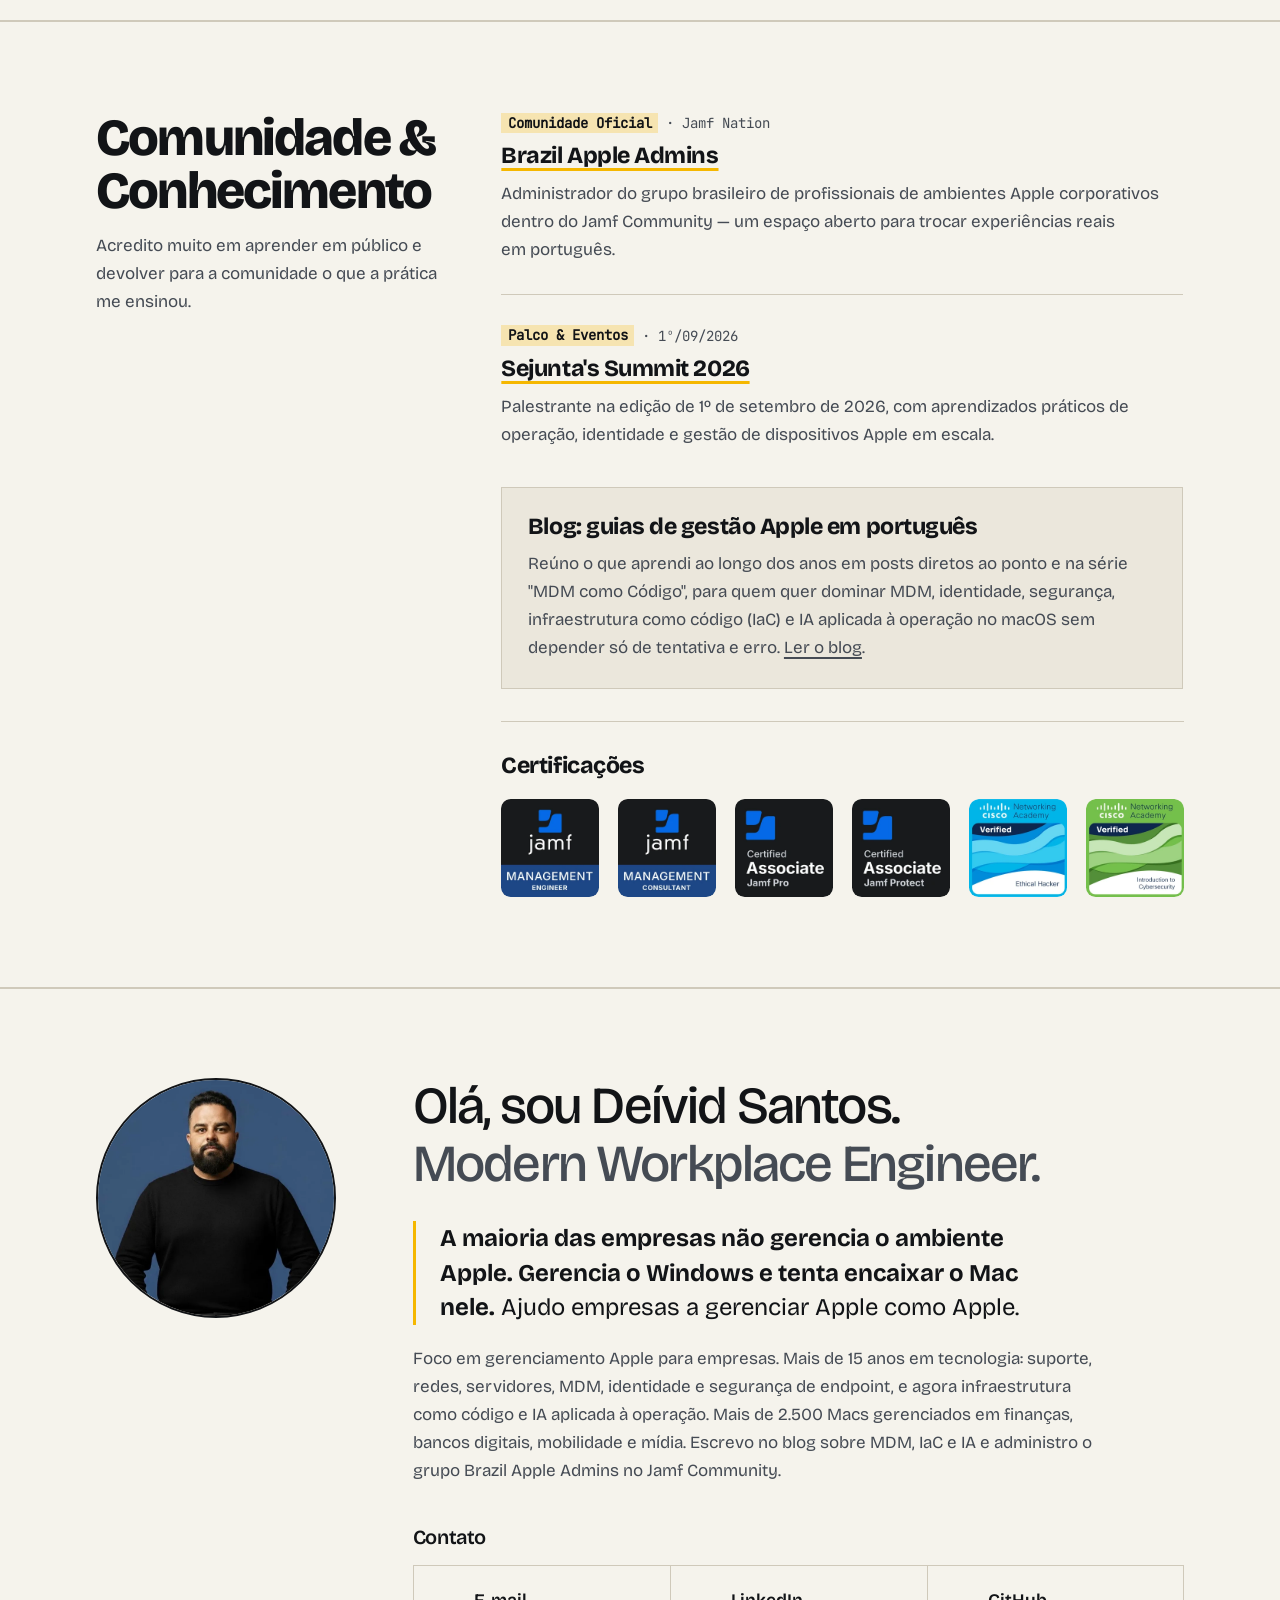
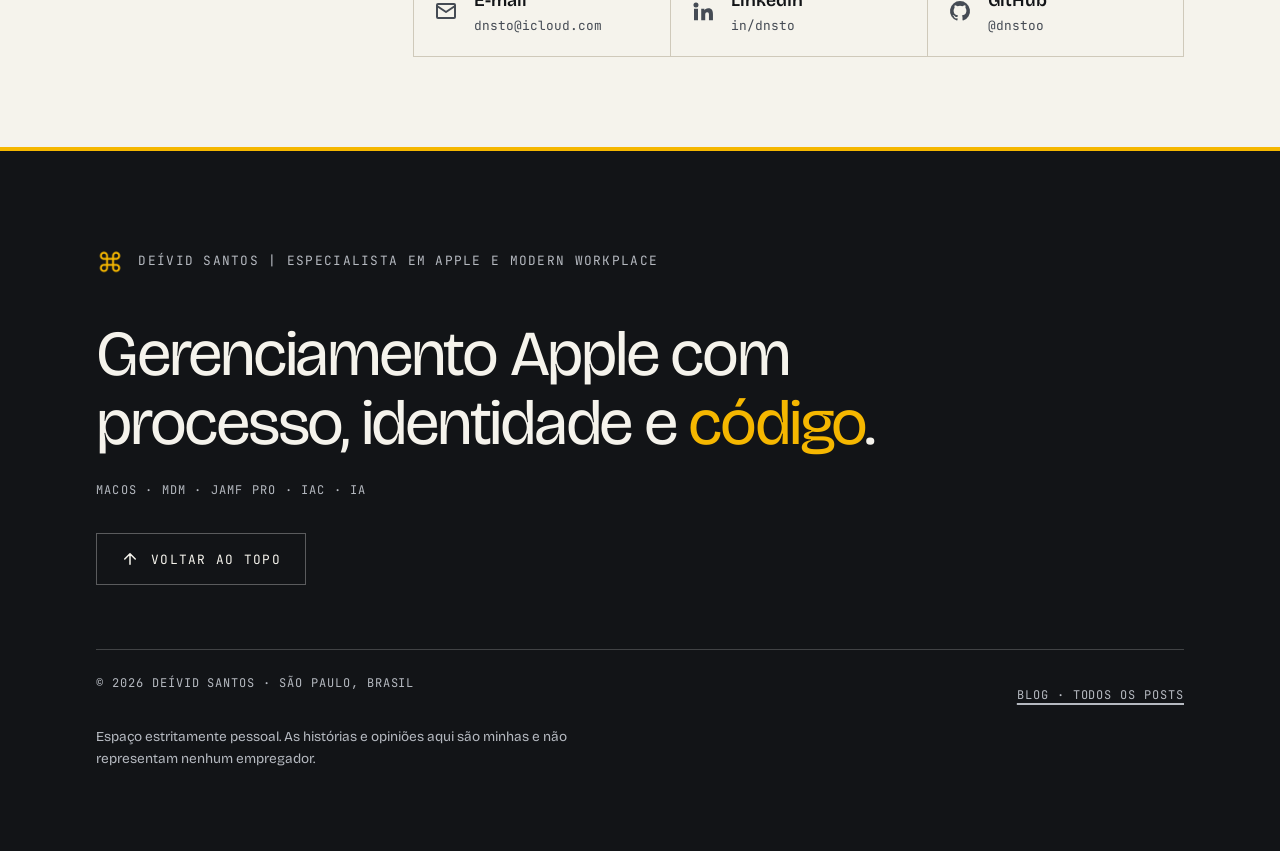
==== commit 6f9f5a3f: "Remove faixa fixa de contato do site Co-Authored-By: Claude Sonnet 5.5 <noreply@anthropic.com>" ====
--- a/index.html
+++ b/index.html
@@ -329,8 +329,6 @@
   </div>
 </footer>
 
-<a class="faixa-falar" href="#contato">Trocar uma ideia · dnsto@icloud.com</a>
-
 <script>
 // Esconde a barra inferior fixa enquanto os botões do topo ou a seção de contato já estão visíveis.
 (function () {
@@ -357,16 +355,6 @@
     try { localStorage.setItem('tema', t); } catch (e) {}
   });
 })();
-(function () {
-  var barra = document.querySelector('.faixa-falar'), alvos = [document.querySelector('.acoes'), document.getElementById('contato')], vis = [false, false];
-  if (!barra || !alvos[0] || !alvos[1] || !('IntersectionObserver' in window)) return;
-  alvos.forEach(function (el, i) {
-    new IntersectionObserver(function (e) {
-      vis[i] = e[0].isIntersecting;
-      barra.toggleAttribute('hidden', vis[0] || vis[1]);
-    }, { threshold: 0.25 }).observe(el);
-  });
-})();
 </script>
 </body>
 </html>
--- a/style.css
+++ b/style.css
@@ -1054,32 +1054,6 @@
   font-size: 0.85rem;
 }
 
-/* Faixa inferior de contato */
-.faixa-falar {
-  position: fixed;
-  inset: auto 0 0 0;
-  z-index: 20;
-  min-height: 2.75rem;
-  padding: 0.65rem 1rem;
-  display: flex;
-  justify-content: center;
-  align-items: center;
-  background: var(--amarelo);
-  color: var(--tinta-sobre-amarelo);
-  border-top: 2px solid var(--tinta-sobre-amarelo);
-  font-weight: 800;
-  font-size: 0.95rem;
-  text-decoration: none;
-}
-
-.faixa-falar:hover {
-  background: var(--amarelo-hover);
-}
-
-.faixa-falar[hidden] {
-  display: none;
-}
-
 /* 404 */
 .nao-achada {
   min-height: 100svh;
@@ -1188,17 +1162,6 @@
     font-size: 0.8rem;
   }
 
-  /* Faixa de contato mais baixa, sem tapar o conteúdo */
-  .faixa-falar {
-    min-height: 2.5rem;
-    padding-block: 0.45rem;
-    font-size: 0.875rem;
-  }
-
-  body {
-    padding-bottom: 2.5rem;
-  }
-
   .ficha {
     grid-template-columns: repeat(2, minmax(0, 1fr));
   }
